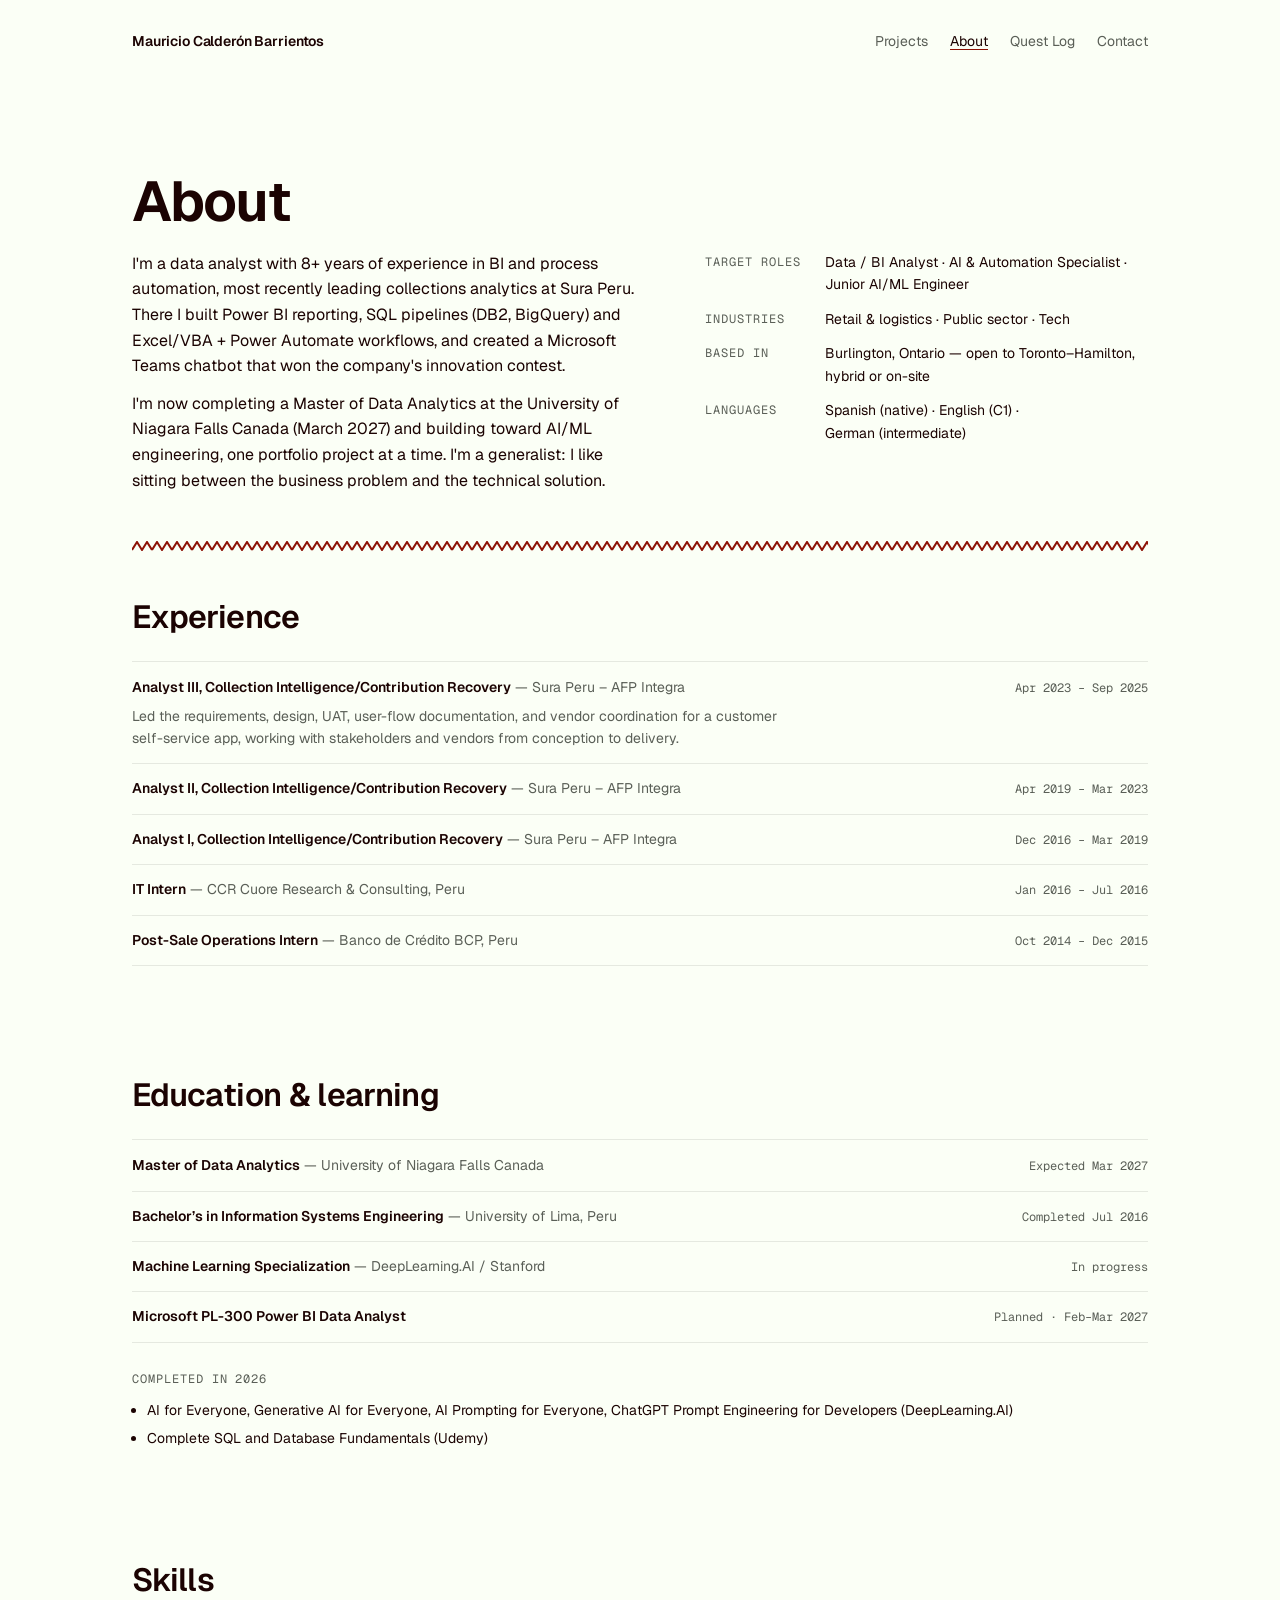
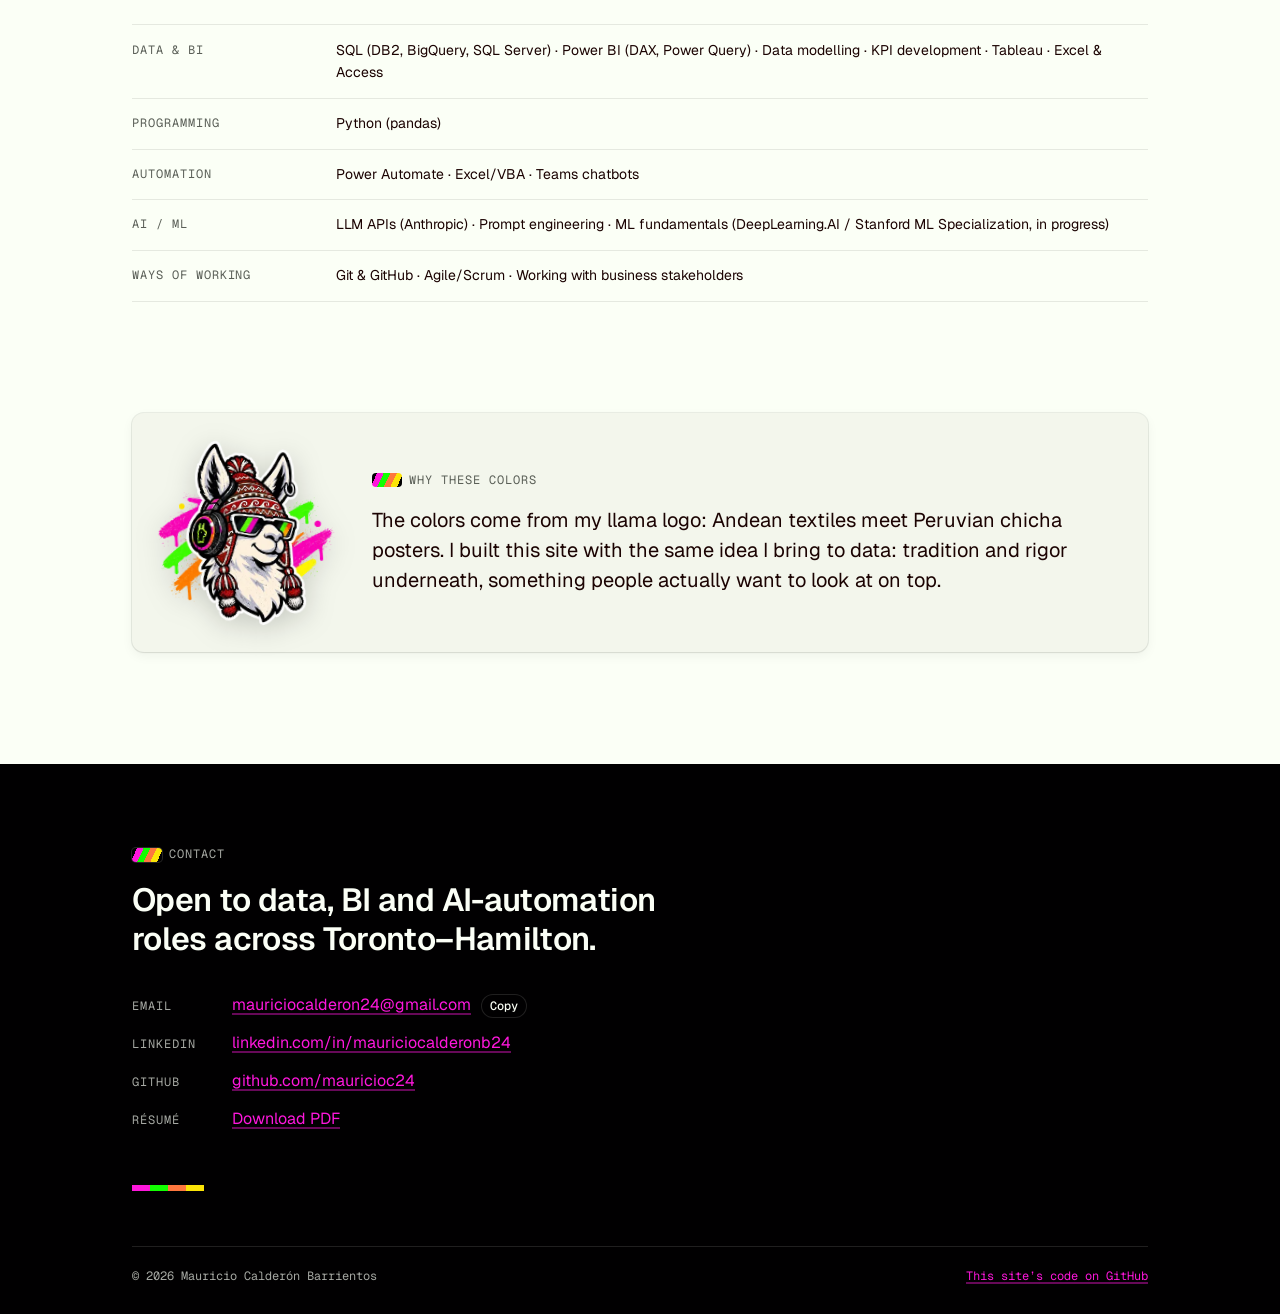
==== about/index.html @ 82c8581f "Add résumé BI keywords, German and the self-service app - Skills: Data modelling, DAX, Power Query, " ====
<!DOCTYPE html>
<html lang="en">
<head>
<meta charset="utf-8">
<meta name="viewport" content="width=device-width, initial-scale=1">
<title>About · Mauricio Calderón Barrientos</title>
<meta name="description" content="Data analyst with 8+ years in BI and process automation, completing a Master of Data Analytics in Ontario. Experience, education and skills.">
<link rel="canonical" href="https://mauricioc24.github.io/about/">
<meta name="theme-color" content="#FBFFF6">
<meta property="og:type" content="website">
<meta property="og:site_name" content="Mauricio Calderón Barrientos">
<meta property="og:title" content="About · Mauricio Calderón Barrientos">
<meta property="og:description" content="Data analyst with 8+ years in BI and process automation, completing a Master of Data Analytics in Ontario. Experience, education and skills.">
<meta property="og:url" content="https://mauricioc24.github.io/about/">
<meta property="og:image" content="https://mauricioc24.github.io/assets/img/og-image.png">
<meta property="og:image:width" content="1200">
<meta property="og:image:height" content="630">
<meta property="og:image:alt" content="Mauricio Calderón Barrientos makes data useful">
<meta name="twitter:card" content="summary_large_image">
<link rel="icon" href="/assets/img/favicon.svg" type="image/svg+xml">
<link rel="icon" href="/assets/img/favicon-32.png" sizes="32x32" type="image/png">
<link rel="apple-touch-icon" href="/assets/img/apple-touch-icon.png">
<link rel="preconnect" href="https://fonts.googleapis.com">
<link rel="preconnect" href="https://fonts.gstatic.com" crossorigin>
<link rel="stylesheet" href="https://fonts.googleapis.com/css2?family=Geist:wght@100..900&family=Geist+Mono:wght@100..900&display=swap">
<link rel="stylesheet" href="/brand/brand-tokens.css">
<link rel="stylesheet" href="/assets/css/site.css">
<script src="/assets/js/site.js" defer></script>
</head>
<body class="surface-day">
<a class="skip-link" href="#main">Skip to content</a>
<header class="site-header">
  <div class="wrap">
    <a class="site-name" href="/">Mauricio Calderón Barrientos</a>
    <nav class="site-nav" aria-label="Main">
      <ul role="list">
        <li><a href="/projects/">Projects</a></li>
        <li><a href="/about/" aria-current="page">About</a></li>
        <li><a href="/quest-log/">Quest Log</a></li>
        <li><a href="#contact">Contact</a></li>
      </ul>
    </nav>
  </div>
</header>
<main id="main">
  <section class="page-head">
    <div class="wrap">
      <h1>About</h1>
    </div>
    <div class="wrap split">
      <div>
        <p>I'm a data analyst with 8+ years of experience in BI and process automation, most recently leading collections analytics at Sura Peru. There I built Power BI reporting, SQL pipelines (DB2, BigQuery) and Excel/VBA + Power Automate workflows, and created a Microsoft Teams chatbot that won the company's innovation contest.</p>
        <p>I'm now completing a Master of Data Analytics at the University of Niagara Falls Canada (March 2027) and building toward AI/ML engineering, one portfolio project at a time. I'm a generalist: I like sitting between the business problem and the technical solution.</p>
      </div>
      <dl class="facts">
        <dt>Target roles</dt><dd>Data / BI Analyst · AI &amp; Automation Specialist · Junior AI/ML Engineer</dd>
        <dt>Industries</dt><dd>Retail &amp; logistics · Public sector · Tech</dd>
        <dt>Based in</dt><dd>Burlington, Ontario — open to Toronto–Hamilton, hybrid or on-site</dd>
        <dt>Languages</dt><dd>Spanish&nbsp;(native) · English&nbsp;(C1) · German&nbsp;(intermediate)</dd>
      </dl>
    </div>
  </section>

  <div class="wrap"><hr class="zigzag-rule"></div>

  <section aria-labelledby="experience-title">
    <div class="wrap">
      <div class="section-head"><h2 id="experience-title">Experience</h2></div>
      <ul class="rows" role="list">
        <li><span class="what"><strong>Analyst III, Collection Intelligence/Contribution Recovery</strong> <span>— Sura Peru – AFP Integra</span><span class="detail">Led the requirements, design, UAT, user-flow documentation, and vendor coordination for a customer self-service app, working with stakeholders and vendors from conception to delivery.</span></span><span class="when">Apr 2023 – Sep 2025</span></li>
        <li><span class="what"><strong>Analyst II, Collection Intelligence/Contribution Recovery</strong> <span>— Sura Peru – AFP Integra</span></span><span class="when">Apr 2019 – Mar 2023</span></li>
        <li><span class="what"><strong>Analyst I, Collection Intelligence/Contribution Recovery</strong> <span>— Sura Peru – AFP Integra</span></span><span class="when">Dec 2016 – Mar 2019</span></li>
        <li><span class="what"><strong>IT Intern</strong> <span>— CCR Cuore Research &amp; Consulting, Peru</span></span><span class="when">Jan 2016 – Jul 2016</span></li>
        <li><span class="what"><strong>Post-Sale Operations Intern</strong> <span>— Banco de Crédito BCP, Peru</span></span><span class="when">Oct 2014 – Dec 2015</span></li>
      </ul>
    </div>
  </section>

  <section class="section" aria-labelledby="education-title">
    <div class="wrap">
      <div class="section-head"><h2 id="education-title">Education &amp; learning</h2></div>
      <ul class="rows" role="list">
        <li><span class="what"><strong>Master of Data Analytics</strong> <span>— University of Niagara Falls Canada</span></span><span class="when">Expected Mar 2027</span></li>
        <li><span class="what"><strong>Bachelor’s in Information Systems Engineering</strong> <span>— University of Lima, Peru</span></span><span class="when">Completed Jul 2016</span></li>
        <li><span class="what"><strong>Machine Learning Specialization</strong> <span>— DeepLearning.AI / Stanford</span></span><span class="when">In progress</span></li>
        <li><span class="what"><strong>Microsoft PL-300 Power BI Data Analyst</strong></span><span class="when">Planned · Feb–Mar 2027</span></li>
      </ul>
      <p class="label subhead-label">Completed in 2026</p>
      <ul class="plain-list">
        <li>AI for Everyone, Generative AI for Everyone, AI Prompting for Everyone, ChatGPT Prompt Engineering for Developers (DeepLearning.AI)</li>
        <li>Complete SQL and Database Fundamentals (Udemy)</li>
      </ul>
    </div>
  </section>

  <section class="section" aria-labelledby="skills-title">
    <div class="wrap">
      <div class="section-head"><h2 id="skills-title">Skills</h2></div>
      <dl class="skills">
        <div><dt>Data &amp; BI</dt><dd>SQL (DB2, BigQuery, SQL Server) · Power BI (DAX, Power Query) · Data modelling · KPI development · Tableau · Excel &amp; Access</dd></div>
        <div><dt>Programming</dt><dd>Python (pandas)</dd></div>
        <div><dt>Automation</dt><dd>Power Automate · Excel/VBA · Teams chatbots</dd></div>
        <div><dt>AI / ML</dt><dd>LLM APIs (Anthropic) · Prompt engineering · ML fundamentals (DeepLearning.AI / Stanford ML Specialization, in progress)</dd></div>
        <div><dt>Ways of working</dt><dd>Git &amp; GitHub · Agile/Scrum · Working with business stakeholders</dd></div>
      </dl>
    </div>
  </section>

  <section class="section" aria-labelledby="colors-title">
    <div class="wrap">
      <div class="card color-story">
        <span class="sticker"><img src="/brand/assets/llama-320.webp" srcset="/brand/assets/llama-320.webp 320w, /brand/assets/llama-640.webp 640w" sizes="(max-width: 640px) 140px, 180px" width="320" height="339" alt="My llama logo: a llama in an Andean chullo hat with headphones and neon sunglasses" loading="lazy" decoding="async"></span>
        <div>
          <h2 class="eyebrow" id="colors-title"><span class="stripe-tag" aria-hidden="true"></span>Why these colors</h2>
          <p class="story">The colors come from my llama logo: Andean textiles meet Peruvian chicha posters. I built this site with the same idea I bring to data: tradition and rigor underneath, something people actually want to look at on top.</p>
        </div>
      </div>
    </div>
  </section>
</main>
<footer class="site-footer surface-night" id="contact">
  <div class="wrap">
    <div class="footer-grid">
      <div>
        <p class="eyebrow"><span class="stripe-tag" aria-hidden="true"></span>Contact</p>
        <h2 class="footer-title">Open to data, BI and AI-automation roles across Toronto–Hamilton.</h2>
        <dl class="contact-list">
          <div><dt>Email</dt><dd><a href="mailto:mauriciocalderon24@gmail.com">mauriciocalderon24@gmail.com</a><button class="copy-btn" type="button" data-copy="mauriciocalderon24@gmail.com" aria-label="Copy email address">Copy</button></dd></div>
          <div><dt>LinkedIn</dt><dd><a href="https://www.linkedin.com/in/mauriciocalderonb24">linkedin.com/in/mauriciocalderonb24</a></dd></div>
          <div><dt>GitHub</dt><dd><a href="https://github.com/mauricioc24">github.com/mauricioc24</a></dd></div>
          <div><dt>Résumé</dt><dd><a href="/Mauricio-Calderon-Barrientos-Resume.pdf" download>Download PDF</a></dd></div>
        </dl>
        <div class="footer-steps"><span class="color-steps" aria-hidden="true"><i></i><i></i><i></i><i></i></span></div>
      </div>
    </div>
    <div class="footer-base">
      <span>© 2026 Mauricio Calderón Barrientos</span>
      <a href="https://github.com/mauricioc24/mauricioc24.github.io">This site’s code on GitHub</a>
    </div>
  </div>
</footer>
</body>
</html>
---- brand/brand-tokens.css ----
/* ==========================================================================
   brand-tokens.css — Mauricio's brand layer for mauricioc24.github.io
   Source palette: ME/brand/brand_tokens.json (La IAma llama, Oct 29 2026)
   Read brand/BRAND.md before changing anything here.
   Emil Kowalski skills govern motion & polish; this file governs identity.
   ========================================================================== */

/* ---------- 1. Raw palette (official hex values, do not edit) ---------- */
:root {
  /* chicha_digital — neon, for NIGHT surfaces */
  --chicha-fuchsia:   #FE17DC;
  --chicha-lime:      #12FF01;
  --chicha-tangerine: #FE773E;
  --chicha-lemon:     #FBE407;
  --chicha-black:     #010001;

  /* chullo_traditional — textile reds, for DAY surfaces */
  --chullo-coffee:    #1B0302;
  --chullo-blood:     #8D1306;
  --chullo-inferno:   #AA0F0C;
  --chullo-charcoal:  #222921;
  --chullo-ivory:     #FBFFF6;

  /* Derived web shades (not in the official kit; picked for contrast) */
  --day-raised:   #F3F6EC;  /* card on ivory */
  --day-muted:    #5A5F57;  /* secondary text, 6.46:1 on ivory */
  --night-raised: #121112;  /* card on black */
  --night-muted:  #A6A8A3;  /* secondary text, 8.74:1 on black */

  /* ---------- 2. Type ---------- */
  --font-sans: "Geist", ui-sans-serif, system-ui, -apple-system, "Segoe UI", sans-serif;
  --font-mono: "Geist Mono", ui-monospace, "SF Mono", Menlo, Consolas, monospace;
  --tracking-tight: -0.02em;   /* large headings (Emil cheatsheet) */
  --measure: 65ch;             /* max line length for body text */

  --text-xs:  0.75rem;
  --text-sm:  0.875rem;
  --text-md:  1rem;
  --text-lg:  1.25rem;
  --text-xl:  clamp(1.5rem, 1.2rem + 1.2vw, 2rem);
  --text-2xl: clamp(2.25rem, 1.6rem + 3vw, 4rem);

  /* ---------- 3. Motion (Emil Kowalski values) ---------- */
  --ease-out:    cubic-bezier(0.23, 1, 0.32, 1);    /* enter / exit / press */
  --ease-in-out: cubic-bezier(0.77, 0, 0.175, 1);   /* things moving on screen */
  --dur-press:  160ms;   /* button :active */
  --dur-hover:  150ms;   /* color / underline */
  --dur-small:  200ms;   /* tooltips, small popovers */
  --dur-hero:   650ms;   /* ONE-TIME hero spray reveal only (delight budget) */

  /* ---------- 4. Shape ---------- */
  --radius-sm: 6px;
  --radius-md: 12px;
  --radius-lg: 20px;
}

/* ---------- 5. Surfaces: semantic tokens flip per surface ----------
   DAY   = ivory + chullo reds  (default; where recruiters read)
   NIGHT = black + chicha neon  (hero band, chart cards, footer)      */
:root,
.surface-day {
  --bg:        var(--chullo-ivory);
  --bg-raised: var(--day-raised);
  --text:      var(--chullo-coffee);     /* 19.6:1 */
  --text-muted: var(--day-muted);        /*  6.5:1 */
  --accent:    var(--chullo-blood);      /*  9.3:1 — links, primary button */
  --accent-hover: var(--chullo-inferno); /*  7.5:1 */
  --motif:     var(--chullo-blood);      /* zigzag rule color */
  --ring:      rgb(34 41 33 / 0.10);     /* hairline instead of solid borders */
  --shadow:    0 0 0 1px rgb(34 41 33 / 0.08), 0 1px 2px rgb(27 3 2 / 0.06), 0 4px 12px rgb(27 3 2 / 0.05);
  --chart-context: #83887F;              /* grey context series */
  --chart-highlight: var(--chullo-inferno);
  color-scheme: light;
}

.surface-night {
  --bg:        var(--chicha-black);
  --bg-raised: var(--night-raised);
  --text:      var(--chullo-ivory);      /* 20.7:1 */
  --text-muted: var(--night-muted);      /*  8.7:1 */
  --accent:    var(--chicha-fuchsia);    /*  6.4:1 */
  --accent-hover: var(--chicha-lemon);   /* 16.2:1 */
  --motif:     var(--chicha-fuchsia);
  --ring:      rgb(251 255 246 / 0.12);
  --shadow:    0 0 0 1px rgb(251 255 246 / 0.10);
  --chart-context: #6B6D69;
  --chart-highlight: var(--chicha-fuchsia);
  color-scheme: dark;
}

.surface-day,
.surface-night {
  background: var(--bg);
  color: var(--text);
}

/* ---------- 6. Base typography ---------- */
body {
  font-family: var(--font-sans);
  font-size: var(--text-md);
  line-height: 1.6;
  -webkit-font-smoothing: antialiased;
}
h1, h2, h3 { letter-spacing: var(--tracking-tight); line-height: 1.1; text-wrap: balance; }
p { max-width: var(--measure); text-wrap: pretty; }
.muted { color: var(--text-muted); }

/* the "data voice": numbers, metrics, labels, code */
.mono, code, kbd { font-family: var(--font-mono); }
.num { font-family: var(--font-mono); font-variant-numeric: tabular-nums; }
.eyebrow {
  font-family: var(--font-mono);
  font-size: var(--text-xs);
  letter-spacing: 0.08em;
  text-transform: uppercase;
  color: var(--text-muted);
  display: inline-flex; align-items: center; gap: 0.6em;
}

/* ---------- 7. Links & buttons (Emil polish rules) ---------- */
a {
  color: var(--accent);
  text-decoration-line: underline;
  text-decoration-thickness: 1.5px;
  text-underline-offset: 0.2em;
  text-decoration-color: color-mix(in srgb, var(--accent) 40%, transparent);
  transition: color var(--dur-hover) ease, text-decoration-color var(--dur-hover) ease;
}
@media (hover: hover) and (pointer: fine) {
  a:hover { color: var(--accent-hover); text-decoration-color: currentColor; }
}
a:focus-visible, button:focus-visible, .btn:focus-visible {
  outline: 2px solid var(--accent); outline-offset: 3px; border-radius: 4px;
}

.btn {
  display: inline-flex; align-items: center; gap: 0.5em;
  font: 500 var(--text-sm)/1 var(--font-sans);
  padding: 0.8em 1.15em;
  border-radius: var(--radius-sm);
  border: 0; cursor: pointer; text-decoration: none;
  transition: transform var(--dur-press) var(--ease-out),
              background-color var(--dur-hover) ease, color var(--dur-hover) ease;
}
.btn:active { transform: scale(0.97); }
.btn-primary { background: var(--accent); color: var(--bg); }
.surface-night .btn-primary { color: var(--chicha-black); }
.btn-ghost { background: transparent; color: var(--text); box-shadow: inset 0 0 0 1px var(--ring); }
@media (hover: hover) and (pointer: fine) {
  .btn-primary:hover { background: var(--accent-hover); color: var(--bg); }
  .surface-night .btn-primary:hover { color: var(--chicha-black); }
  .btn-ghost:hover { box-shadow: inset 0 0 0 1px currentColor; }
}

/* ---------- 8. Cards ---------- */
.card {
  background: var(--bg-raised);
  border-radius: var(--radius-md);
  box-shadow: var(--shadow);       /* semi-transparent ring, not a solid border */
  padding: 1.5rem;
}
.night-card {                       /* chicha card that can sit on a day page */
  --bg: var(--chicha-black); --bg-raised: var(--night-raised);
  --text: var(--chullo-ivory); --text-muted: var(--night-muted);
  --accent: var(--chicha-fuchsia); --accent-hover: var(--chicha-lemon);
  --motif: var(--chicha-fuchsia); --ring: rgb(251 255 246 / 0.12);
  --chart-context: #6B6D69; --chart-highlight: var(--chicha-fuchsia);
  background: var(--chicha-black); color: var(--chullo-ivory);
  border-radius: var(--radius-md); padding: 1.5rem;
}

/* ==========================================================================
   9. ART MOTIFS — taken from the llama logo. Budget: see BRAND.md §4.
   ========================================================================== */

/* 9a. Chullo zigzag rule — section divider (the hat pattern = a line chart) */
.zigzag-rule {
  height: 10px; border: 0; margin: 3rem 0;
  background: var(--motif);
  -webkit-mask: url("data:image/svg+xml,%3Csvg xmlns='http://www.w3.org/2000/svg' viewBox='0 0 20 10'%3E%3Cpolyline points='0,9 5,1 10,9 15,1 20,9' fill='none' stroke='black' stroke-width='2' stroke-linejoin='miter'/%3E%3C/svg%3E") repeat-x left center / 20px 10px;
          mask: url("data:image/svg+xml,%3Csvg xmlns='http://www.w3.org/2000/svg' viewBox='0 0 20 10'%3E%3Cpolyline points='0,9 5,1 10,9 15,1 20,9' fill='none' stroke='black' stroke-width='2' stroke-linejoin='miter'/%3E%3C/svg%3E") repeat-x left center / 20px 10px;
}
.zigzag-rule.short { width: 120px; }

/* 9b. Neon stripe tag — the sunglasses lenses. Always on a black pill. */
.stripe-tag {
  display: inline-block; flex: none;
  width: 30px; height: 14px; border-radius: 4px;
  background:
    linear-gradient(115deg,
      transparent 0 14%,
      var(--chicha-fuchsia) 14% 32%,
      var(--chicha-lime) 32% 50%,
      var(--chicha-tangerine) 50% 68%,
      var(--chicha-lemon) 68% 86%,
      transparent 86%),
    var(--chicha-black);
  box-shadow: 0 0 0 1px rgb(251 255 246 / 0.15);
}

/* 9c. Color steps — the compact 4-block band from the LinkedIn templates */
.color-steps { display: inline-flex; gap: 0; }
.color-steps i { display: block; width: 18px; height: 6px; }
.color-steps i:nth-child(1) { background: var(--chicha-fuchsia); }
.color-steps i:nth-child(2) { background: var(--chicha-lime); }
.color-steps i:nth-child(3) { background: var(--chicha-tangerine); }
.color-steps i:nth-child(4) { background: var(--chicha-lemon); }

/* 9d. Spray highlight — ONE word per page, hero only. Text on it is black. */
.spray {
  position: relative; isolation: isolate;
  color: var(--chicha-black);
  padding: 0 0.12em; margin: 0 0.14em;   /* clearance for the stroke's overhang */
  white-space: nowrap;
}
.spray::before {
  content: ""; position: absolute; z-index: -1;
  inset: 0.08em -0.18em -0.22em -0.18em;
  background: url("data:image/svg+xml,%3Csvg xmlns='http://www.w3.org/2000/svg' viewBox='0 0 400 120' preserveAspectRatio='none'%3E%3Cg fill='%23FE17DC'%3E%3Cpath d='M10 30 C70 16 210 12 388 20 L394 28 C384 38 396 54 388 66 C392 72 384 78 390 84 C300 90 170 92 16 96 L8 88 C16 74 4 62 12 50 C6 42 14 36 10 30 Z'/%3E%3Cpath d='M92 92 L92 108 Q96 116 100 108 L100 92 Z'/%3E%3Cpath d='M236 90 L236 114 Q240 120 244 114 L244 90 Z'/%3E%3Cpath d='M330 88 L330 102 Q333 108 336 102 L336 88 Z'/%3E%3Ccircle cx='398' cy='12' r='2.5'/%3E%3Ccircle cx='4' cy='104' r='2'/%3E%3Ccircle cx='380' cy='104' r='1.6'/%3E%3C/g%3E%3C/svg%3E") center / 100% 100% no-repeat;
  transform: rotate(-1.2deg);
  clip-path: inset(0 0 0 0);
}
/* one-time reveal on first paint: paints left → right, then never again */
@media (prefers-reduced-motion: no-preference) {
  .spray.reveal::before {
    animation: spray-in var(--dur-hero) var(--ease-out) 250ms both;
  }
}
@keyframes spray-in {
  from { clip-path: inset(0 100% 0 0); }
  to   { clip-path: inset(0 0 0 0); }
}

/* 9e. Sticker — for the llama or your photo. Never recolor, stretch or add paint. */
.sticker {
  display: inline-block;
  transform: rotate(-4deg);
  filter: drop-shadow(0 6px 14px rgb(1 0 1 / 0.18));
  transition: transform var(--dur-small) var(--ease-out);
}
.sticker img { display: block; width: 100%; height: auto; }
@media (hover: hover) and (pointer: fine) {
  .sticker:hover { transform: rotate(-2deg) translateY(-2px); }
}

/* ---------- 10. Reduced motion: fewer & gentler, not zero ---------- */
@media (prefers-reduced-motion: reduce) {
  .btn:active { transform: none; }
  .sticker, .sticker:hover { transition: none; }
}
---- assets/css/site.css ----
/* ==========================================================================
   site.css — layout and components for mauricioc24.github.io

   Loads AFTER /brand/brand-tokens.css, which is the base stylesheet.
   Never redefine brand colors here; use the tokens (var(--...)).
   Read brand/BRAND.md before any visual change.

   Motion rules (Emil Kowalski skills in .claude/skills):
   - name exact properties, never `transition: all`
   - brand easing tokens, under 300ms (the hero spray is the only long one)
   - hover effects only inside (hover: hover) and (pointer: fine)
   - navigation has no animation; reduced motion keeps color/opacity only
   ========================================================================== */

/* ---------- 1. Base ---------- */
:root {
  --gutter: clamp(16px, 5vw, 32px);
  --section: clamp(64px, 9vw, 112px);
  --shadow-hover: 0 0 0 1px rgb(34 41 33 / 0.12), 0 2px 4px rgb(27 3 2 / 0.06), 0 10px 24px rgb(27 3 2 / 0.07);
}

*, *::before, *::after { box-sizing: border-box; }

html {
  -webkit-text-size-adjust: 100%;
  -webkit-tap-highlight-color: transparent;
}

body {
  margin: 0;
  min-height: 100svh;
  display: flex;
  flex-direction: column;
}
main { flex: 1; }
/* Pages filled from projects.json reserve a full screen, so the footer starts
   below the fold and doesn't jump when the content arrives (layout shift). */
main.has-data { min-height: 100svh; }

h1, h2, h3, p, dl, dd, ul, ol, figure { margin: 0; }
ul[role="list"], ol[role="list"] { list-style: none; padding: 0; }
img { max-width: 100%; height: auto; }
code { font-size: 0.9em; }
a, button, .btn { touch-action: manipulation; }
button, .btn { -webkit-user-select: none; user-select: none; }
[hidden] { display: none !important; }

.visually-hidden {
  position: absolute; width: 1px; height: 1px; padding: 0; margin: -1px;
  overflow: hidden; clip: rect(0 0 0 0); white-space: nowrap; border: 0;
}

.skip-link {
  position: absolute; left: var(--gutter); top: 12px; z-index: 10;
  padding: 10px 14px; border-radius: var(--radius-sm);
  background: var(--chullo-coffee); color: var(--chullo-ivory);
  font-size: var(--text-sm); text-decoration: none;
  transform: translateY(-200%);
}
.skip-link:focus-visible { transform: none; }

/* ---------- 2. Layout ---------- */
.wrap {
  width: 100%;
  max-width: 1080px;
  margin-inline: auto;
  padding-inline: var(--gutter);
}
.section { padding-top: var(--section); }
.section-tight { padding-top: clamp(32px, 5vw, 56px); }

.section-head {
  display: flex; align-items: baseline; justify-content: space-between;
  gap: 8px 24px; flex-wrap: wrap;
  margin-bottom: 28px;
}
.section-head h2 { font-size: var(--text-xl); font-weight: 600; }

.arrow-link { font-size: var(--text-sm); font-weight: 500; white-space: nowrap; }

.label {
  font-family: var(--font-mono); font-size: var(--text-xs); line-height: 1.6;
  letter-spacing: 0.08em; text-transform: uppercase; color: var(--text-muted);
}
h2.eyebrow { font-weight: 400; line-height: 1.6; }
p.eyebrow, h2.eyebrow { max-width: none; }

/* inner-page heading (Projects, About, Quest Log) */
.page-head { padding-top: clamp(32px, 6vw, 80px); }
.page-head h1 {
  font-size: clamp(2.25rem, 1.5rem + 2.8vw, 3.5rem);
  font-weight: 650;
  margin-block: 12px 18px;
}
.page-head .eyebrow + h1 { margin-top: 16px; }
.lead { font-size: var(--text-lg); line-height: 1.5; max-width: 52ch; }

/* ---------- 3. Header (navigation: no animation, BRAND §6) ---------- */
.site-header { padding-block: 22px; }
.site-header .wrap {
  display: flex; align-items: center; justify-content: space-between;
  gap: 6px 28px; flex-wrap: wrap;
}
.site-name {
  font-weight: 600; font-size: var(--text-sm); letter-spacing: -0.01em;
  color: var(--text); text-decoration: none;
  transition: none;
}
.site-nav ul { display: flex; flex-wrap: wrap; gap: 0 22px; }
.site-nav a {
  display: inline-block; padding-block: 8px;
  font-size: var(--text-sm); color: var(--text-muted);
  text-decoration: none; transition: none;
}
.site-nav a[aria-current] {
  color: var(--text);
  text-decoration-line: underline;
  text-decoration-color: var(--accent);
}
@media (hover: hover) and (pointer: fine) {
  .site-name:hover, .site-nav a:hover { color: var(--text); }
}

/* ---------- 4. Hero (Day) ---------- */
.hero { padding-top: clamp(40px, 8vw, 104px); }
.hero h1 {
  font-size: clamp(2.25rem, 1.1rem + 4.9vw, 4.25rem);
  font-weight: 650;
  line-height: 1.04;
  margin-block: 22px 26px;
}
.hero-name { display: block; }
.hero .subtitle { font-size: var(--text-lg); line-height: 1.45; max-width: 46ch; }
.hero .subhead { color: var(--text-muted); margin-top: 10px; max-width: 52ch; }
.hero-actions { display: flex; flex-wrap: wrap; gap: 12px; margin-top: 32px; }
.btn-hint {
  font: 500 10px/1 var(--font-mono); letter-spacing: 0.06em;
  color: var(--text-muted);
}

/* The spray paints once per visit. A tiny <head> script on the home page adds
   .spray-seen after the first load, so it shows already painted after that. */
.spray-seen .spray.reveal::before { animation: none; }

/* ---------- 5. Project cards ---------- */
.card-grid { display: grid; gap: 16px; grid-template-columns: minmax(0, 1fr); }
@media (min-width: 720px) { .card-grid { grid-template-columns: repeat(2, minmax(0, 1fr)); } }

.project-card {
  position: relative;
  display: flex; flex-direction: column; gap: 14px;
  padding: clamp(20px, 3vw, 28px);
  background: var(--bg-raised);
  border-radius: var(--radius-md);
  box-shadow: var(--shadow);
  transition: transform 200ms var(--ease-out), box-shadow 150ms ease;
}
.card-title { font-size: var(--text-lg); font-weight: 600; letter-spacing: -0.01em; line-height: 1.25; }
.card-title a { color: var(--text); text-decoration: none; }
/* the whole card is clickable through the title link (one link per card) */
.card-title a::after { content: ""; position: absolute; inset: 0; border-radius: inherit; }
.card-title a:focus-visible { outline: none; }
.card-title a:focus-visible::after { outline: 2px solid var(--accent); outline-offset: 3px; }
.project-card .tagline { color: var(--text-muted); font-size: var(--text-sm); margin-top: 2px; }
.project-card .summary { font-size: var(--text-sm); color: var(--text-muted); }
.project-card .result > p:not(.label) { font-size: var(--text-sm); margin-top: 4px; }
.project-card .more {
  margin-top: auto; padding-top: 4px;
  font-size: var(--text-sm); font-weight: 500; color: var(--accent);
}
@media (hover: hover) and (pointer: fine) {
  .project-card:hover { transform: translateY(-2px); box-shadow: var(--shadow-hover); }
}

/* featured card: two columns on wide screens */
.project-card.is-featured { grid-column: 1 / -1; }
.card-main { display: contents; }
.card-side { display: flex; flex-direction: column; gap: 14px; }
@media (min-width: 820px) {
  .project-card.is-featured {
    display: grid; grid-template-columns: minmax(0, 1.5fr) minmax(0, 1fr);
    column-gap: 48px; align-items: stretch;
  }
  .project-card.is-featured .card-main { display: flex; flex-direction: column; gap: 14px; }
  .project-card.is-featured .card-side { padding-left: 32px; box-shadow: -1px 0 0 var(--ring); }
}

.status {
  display: inline-block;
  font: 500 var(--text-xs)/1 var(--font-mono);
  letter-spacing: 0.04em;
  padding: 5px 8px; border-radius: 999px;
  color: var(--text); background: var(--bg);
  box-shadow: inset 0 0 0 1px var(--ring);
}

.chips { display: flex; flex-wrap: wrap; gap: 6px; }
.chip {
  font: 500 11px/1 var(--font-mono);
  padding: 6px 8px; border-radius: 999px;
  color: var(--text-muted);
  box-shadow: inset 0 0 0 1px var(--ring);
  white-space: nowrap;
}

/* metrics: the "data voice" (Geist Mono, tabular numbers) */
.metrics {
  display: grid; gap: 14px 20px; margin-top: 8px;
  grid-template-columns: repeat(auto-fill, minmax(min(100%, 176px), 1fr));
}
.is-featured .metrics { grid-template-columns: minmax(0, 1fr); }
.metric { display: flex; flex-direction: column; gap: 2px; }
.metric .v {
  font: 600 1.125rem/1.25 var(--font-mono);
  font-variant-numeric: tabular-nums; letter-spacing: -0.01em;
}
.metric-part { white-space: nowrap; }
.metric .l { font: var(--text-xs)/1.4 var(--font-mono); color: var(--text-muted); }
.metric-arrow { color: var(--text-muted); font-weight: 400; }

.also { margin-top: 20px; font-size: var(--text-sm); color: var(--text-muted); }

.coming-soon {
  margin-top: 16px;
  display: flex; flex-wrap: wrap; align-items: baseline; gap: 6px 20px;
  padding: 20px clamp(20px, 3vw, 28px);
  border-radius: var(--radius-md);
  box-shadow: inset 0 0 0 1px var(--ring);
}
.coming-soon p:not(.label) { font-size: var(--text-sm); color: var(--text-muted); flex: 1 1 32ch; }

/* ---------- 6. About summary, facts, skills, lists ---------- */
.split { display: grid; gap: 40px; }
@media (min-width: 860px) { .split { grid-template-columns: minmax(0, 1.15fr) minmax(0, 1fr); gap: 64px; } }
.split h2 { font-size: var(--text-xl); font-weight: 600; margin-block: 12px 16px; max-width: 24ch; }
.split p + p { margin-top: 12px; }
.split .arrow-link { display: inline-block; margin-top: 16px; }

.facts { display: grid; grid-template-columns: max-content minmax(0, 1fr); gap: 12px 24px; align-content: start; }
.facts dt { font: var(--text-xs)/1.9 var(--font-mono); letter-spacing: 0.08em; text-transform: uppercase; color: var(--text-muted); }
.facts dd { font-size: var(--text-sm); line-height: 1.6; }
@media (max-width: 520px) {
  .facts { grid-template-columns: minmax(0, 1fr); gap: 2px; }
  .facts dd { margin-bottom: 12px; }
}

.skills > div {
  display: grid; gap: 4px 24px;
  grid-template-columns: minmax(0, 1fr);
  padding-block: 14px;
  box-shadow: 0 1px 0 var(--ring);
}
.skills > div:first-child { box-shadow: 0 -1px 0 var(--ring), 0 1px 0 var(--ring); }
@media (min-width: 640px) { .skills > div { grid-template-columns: 180px minmax(0, 1fr); } }
.skills dt { font: var(--text-xs)/1.9 var(--font-mono); letter-spacing: 0.08em; text-transform: uppercase; color: var(--text-muted); }
.skills dd { font-size: var(--text-sm); }

/* rows with a date or status on the right (Now, Experience, Education) */
.rows > li {
  display: flex; justify-content: space-between; align-items: baseline;
  gap: 4px 24px; flex-wrap: wrap;
  padding-block: 14px;
  box-shadow: 0 1px 0 var(--ring);
  font-size: var(--text-sm);
}
.rows > li:first-child { box-shadow: 0 -1px 0 var(--ring), 0 1px 0 var(--ring); }
.rows .what { flex: 1 1 36ch; }
.rows .what strong { font-weight: 600; }
.rows .what span { color: var(--text-muted); }
.rows .what .detail { display: block; margin-top: 6px; max-width: 72ch; }
.rows .when {
  font: var(--text-xs)/1.6 var(--font-mono); color: var(--text-muted);
  font-variant-numeric: tabular-nums; white-space: nowrap;
}
.now-cta { display: flex; align-items: baseline; gap: 12px; flex-wrap: wrap; margin-top: 18px; }

.subhead-label { margin-block: 28px 10px; }
.plain-list { padding-left: 1.1em; font-size: var(--text-sm); }
.plain-list li + li { margin-top: 6px; }

/* About: the llama sticker with the one-line color story (BRAND §4) */
.color-story { display: grid; gap: 28px; align-items: center; }
@media (min-width: 641px) { .color-story { grid-template-columns: 180px minmax(0, 1fr); gap: 36px; } }
.color-story .sticker { width: 140px; }
@media (min-width: 641px) { .color-story .sticker { width: 180px; } }
.color-story .story { font-size: var(--text-lg); line-height: 1.5; margin-top: 10px; }

/* ---------- 7. Case study pages ---------- */
.back-link { display: inline-block; margin-top: clamp(16px, 3vw, 32px); font-size: var(--text-sm); }
.case-head { padding-top: 20px; }
.case-head h1 {
  font-size: clamp(2.125rem, 1.4rem + 2.8vw, 3.25rem);
  font-weight: 650;
  margin-block: 16px 6px;
  max-width: 28ch;
}
.case-tagline { font-size: var(--text-lg); color: var(--text-muted); }
.case-meta { display: grid; grid-template-columns: max-content minmax(0, 1fr); gap: 12px 24px; margin-top: 28px; align-items: baseline; }
.case-meta dt { font: var(--text-xs)/1.9 var(--font-mono); letter-spacing: 0.08em; text-transform: uppercase; color: var(--text-muted); }
.case-meta dd { font-size: var(--text-sm); }
@media (max-width: 520px) {
  .case-meta { grid-template-columns: minmax(0, 1fr); gap: 2px; }
  .case-meta dd { margin-bottom: 12px; }
}

.metrics-band { display: grid; gap: 12px; margin-top: 32px; grid-template-columns: minmax(0, 1fr); }
@media (min-width: 720px) { .metrics-band { grid-template-columns: repeat(2, minmax(0, 1fr)); } }
.metrics-band .metric {
  padding: 18px 20px;
  background: var(--bg-raised);
  border-radius: var(--radius-md);
  box-shadow: var(--shadow);
}
.metrics-band .metric .v { font-size: var(--text-xl); }

.case-body { margin-top: clamp(32px, 5vw, 56px); }
.case-section {
  display: grid; gap: 8px 40px;
  padding-block: 24px;
  box-shadow: 0 -1px 0 var(--ring);
}
@media (min-width: 720px) { .case-section { grid-template-columns: 180px minmax(0, 1fr); } }
.case-section h2 {
  font: var(--text-xs)/1.9 var(--font-mono);
  letter-spacing: 0.08em; text-transform: uppercase; color: var(--text-muted);
  padding-top: 2px;
}
.case-content > * + * { margin-top: 12px; }
.result-list { padding-left: 1.1em; }
.result-list li + li { margin-top: 8px; }
.result-list li::marker { color: var(--chart-highlight); }
.link-list { display: flex; flex-wrap: wrap; gap: 8px 20px; }
.case-figure { margin-block: 8px 24px; }
.case-figure img { border-radius: var(--radius-md); box-shadow: var(--shadow); }

/* simple flow diagram (Day: grey context + one inferno highlight, BRAND §5) */
.flow { padding-block: 24px; box-shadow: 0 -1px 0 var(--ring); }
.flow figcaption { margin-bottom: 18px; }
.flow-steps { display: grid; gap: 32px; }
@media (min-width: 720px) {
  .flow-steps { grid-auto-flow: column; grid-auto-columns: minmax(0, 1fr); gap: 40px; }
}
.flow-step {
  position: relative;
  display: flex; flex-direction: column; align-items: flex-start; gap: 6px;
  padding: 16px 18px;
  border-radius: var(--radius-md);
  background: var(--bg-raised);
  box-shadow: var(--shadow);
}
.flow-step.is-highlight { box-shadow: inset 0 0 0 1.5px var(--chart-highlight), var(--shadow); }
.flow-step + .flow-step::before {
  content: "↓"; content: "↓" / "";
  position: absolute; left: 50%; top: -28px; transform: translateX(-50%);
  font: 500 var(--text-md)/1 var(--font-mono); color: var(--chart-context);
}
@media (min-width: 720px) {
  .flow-step + .flow-step::before {
    content: "→"; content: "→" / "";
    left: -30px; top: 50%; transform: translateY(-50%);
  }
}
.flow-label { font-weight: 600; font-size: var(--text-sm); }
.flow-detail { font-size: var(--text-sm); color: var(--text-muted); }
.flow-status {
  margin-top: 4px;
  font: 500 11px/1 var(--font-mono);
  padding: 5px 8px; border-radius: 999px;
  color: var(--text-muted); box-shadow: inset 0 0 0 1px var(--ring);
}
.flow-step.is-highlight .flow-status { color: var(--chart-highlight); box-shadow: inset 0 0 0 1px currentColor; }

.case-nav {
  display: grid; gap: 12px; grid-template-columns: repeat(2, minmax(0, 1fr));
  margin-top: clamp(40px, 6vw, 72px);
}
.case-nav a {
  display: flex; flex-direction: column; gap: 4px;
  padding: 16px 18px; border-radius: var(--radius-md);
  color: var(--text); text-decoration: none;
  box-shadow: inset 0 0 0 1px var(--ring);
  font-size: var(--text-sm); font-weight: 500;
  transition: box-shadow 150ms ease;
}
.case-nav .label { font-weight: 400; }
.case-nav-next { text-align: right; align-items: flex-end; }
@media (hover: hover) and (pointer: fine) {
  .case-nav a:hover { box-shadow: inset 0 0 0 1px currentColor; color: var(--text); }
}

.load-error { margin-top: 24px; color: var(--text-muted); }

/* ---------- 8. Quest Log ---------- */
.quest-progress { display: flex; flex-wrap: wrap; align-items: center; gap: 10px 18px; margin-bottom: 24px; }
.quest-meter { display: grid; grid-auto-flow: column; grid-auto-columns: 40px; gap: 6px; }
.quest-meter .seg { height: 8px; border-radius: 999px; box-shadow: inset 0 0 0 1px var(--ring); }
.quest-meter .seg.is-done { background: var(--chart-highlight); box-shadow: none; }
.quest-meter .seg.is-in-progress { box-shadow: inset 0 0 0 1.5px var(--chart-highlight); }

.quest {
  display: grid; grid-template-columns: 44px minmax(0, 1fr); gap: 6px 16px;
  align-items: baseline;
  padding-block: 22px;
  box-shadow: 0 1px 0 var(--ring);
}
.quest:first-child { box-shadow: 0 -1px 0 var(--ring), 0 1px 0 var(--ring); }
@media (min-width: 640px) { .quest { grid-template-columns: 56px minmax(0, 1fr) auto; gap: 6px 20px; } }
.quest-num {
  font: 600 var(--text-lg)/1.2 var(--font-mono);
  font-variant-numeric: tabular-nums; color: var(--text-muted);
}
.quest.is-in-progress .quest-num,
.quest.is-done .quest-num { color: var(--chart-highlight); }
.quest-title { font-size: var(--text-lg); font-weight: 600; letter-spacing: -0.01em; line-height: 1.3; }
.quest.is-locked .quest-title { color: var(--text-muted); }
.quest-meta { margin-top: 4px; font-size: var(--text-sm); color: var(--text-muted); }
.quest-boss { margin-top: 10px; font-size: var(--text-sm); }
.quest-boss .label { margin-right: 8px; }
.quest-status {
  grid-column: 2;
  justify-self: start;
  display: inline-flex; align-items: center; gap: 8px;
  font: 500 var(--text-xs)/1 var(--font-mono);
  letter-spacing: 0.06em; text-transform: uppercase;
  padding: 6px 10px; border-radius: 999px;
  color: var(--text-muted); box-shadow: inset 0 0 0 1px var(--ring);
  white-space: nowrap;
}
@media (min-width: 640px) { .quest-status { grid-column: 3; grid-row: 1; justify-self: end; } }
.quest-status svg { width: 12px; height: 12px; flex: none; }
.quest.is-in-progress .quest-status { color: var(--text); }
.quest.is-done .quest-status { color: var(--chart-highlight); }
.quest-next { margin-top: 28px; font-size: var(--text-sm); color: var(--text-muted); }

/* ---------- 9. 404 ---------- */
.not-found { padding-block: clamp(40px, 8vw, 96px); }
.not-found .wrap { display: grid; gap: 32px; justify-items: start; }
@media (min-width: 720px) {
  .not-found .wrap { grid-template-columns: auto minmax(0, 1fr); align-items: center; gap: 56px; }
}
.not-found .sticker { width: 200px; }
.not-found h1 {
  font-family: "Geist Pixel", var(--font-mono);
  font-size: clamp(4rem, 2.5rem + 6vw, 7rem);
  font-weight: 400; line-height: 1; letter-spacing: 0;
}
.not-found p { margin-block: 14px 28px; }

/* The 404 llama nods once: a spring with bounce 0.2, sampled into linear()
   (BRAND §6 delight budget), kept under 300ms. Ends on the sticker's resting
   angle, so nothing jumps when the animation finishes. */
@media (prefers-reduced-motion: no-preference) {
  .llama-nod {
    animation: llama-nod 280ms 200ms backwards
      linear(0, 0.070 7%, 0.311 17%, 0.565 27%, 0.763 37%, 0.893 47%, 0.966 57%, 1.001 67%, 1.014 77%, 1.015 87%, 1);
  }
}
@keyframes llama-nod {
  from { transform: rotate(-12deg); }
  to   { transform: rotate(-4deg); }
}

/* ---------- 10. Night footer ---------- */
.site-footer { margin-top: var(--section); padding-block: clamp(48px, 7vw, 80px) 28px; }
.footer-grid { display: grid; gap: 40px; }
@media (min-width: 760px) { .footer-grid { grid-template-columns: minmax(0, 1fr) auto; align-items: end; } }
.footer-title {
  font-size: var(--text-xl); font-weight: 600; letter-spacing: var(--tracking-tight);
  line-height: 1.2; margin-block: 12px 28px; max-width: 26ch;
}
.contact-list > div {
  display: grid; grid-template-columns: 84px minmax(0, 1fr); gap: 16px;
  align-items: baseline; padding-block: 6px;
}
.contact-list dt { font: var(--text-xs)/1.9 var(--font-mono); letter-spacing: 0.08em; text-transform: uppercase; color: var(--text-muted); }
.contact-list dd { display: flex; align-items: baseline; gap: 6px 10px; flex-wrap: wrap; min-width: 0; }
.contact-list a { overflow-wrap: anywhere; }
@media (max-width: 480px) {
  .contact-list > div { grid-template-columns: minmax(0, 1fr); gap: 0; padding-block: 8px; }
}

.copy-btn {
  font: 500 var(--text-xs)/1 var(--font-mono);
  padding: 6px 9px; border: 0; border-radius: 999px; cursor: pointer;
  color: var(--text); background: transparent;
  box-shadow: inset 0 0 0 1px var(--ring);
  transition: transform var(--dur-press) var(--ease-out), box-shadow var(--dur-hover) ease;
}
.copy-btn:active { transform: scale(0.97); }
@media (hover: hover) and (pointer: fine) { .copy-btn:hover { box-shadow: inset 0 0 0 1px currentColor; } }

.footer-steps { margin-top: 36px; }
.sign-off { display: flex; align-items: center; gap: 14px; }
.sign-off img { width: 96px; height: auto; flex: none; }
.sign-off span { font: var(--text-xs)/1.5 var(--font-mono); color: var(--text-muted); }
@media (min-width: 760px) { .sign-off span { text-align: right; } }
.footer-base {
  margin-top: 48px; padding-top: 20px;
  box-shadow: 0 -1px 0 var(--ring);
  display: flex; justify-content: space-between; gap: 8px 24px; flex-wrap: wrap;
  font: var(--text-xs)/1.6 var(--font-mono); color: var(--text-muted);
}

/* ---------- 11. Toast ("Email copied", BRAND §6 delight budget) ----------
   Transitions, not keyframes, so a second copy retargets smoothly.
   Enter 250ms, exit faster (200ms), both on the brand ease-out curve. */
.toast {
  position: fixed; z-index: 20;
  left: 0; right: 0; bottom: max(24px, env(safe-area-inset-bottom, 0px));
  width: max-content; max-width: calc(100% - 32px); margin-inline: auto;
  display: flex; align-items: center; gap: 10px;
  padding: 10px 16px; border-radius: 999px;
  background: var(--chicha-black); color: var(--chullo-ivory);
  font-size: var(--text-sm);
  box-shadow: 0 0 0 1px rgb(251 255 246 / 0.12), 0 8px 24px rgb(1 0 1 / 0.24);
  opacity: 0; transform: translateY(100%);
  transition: opacity 200ms var(--ease-out), transform 200ms var(--ease-out);
  pointer-events: none;
}
.toast[data-visible] {
  opacity: 1; transform: translateY(0);
  transition-duration: 250ms;
}

/* ---------- 12. Reduced motion: keep color/opacity, drop movement ---------- */
@media (prefers-reduced-motion: reduce) {
  .project-card, .copy-btn { transition: box-shadow 150ms ease; }
  .project-card:hover { transform: none; }
  .copy-btn:active { transform: none; }
  .toast, .toast[data-visible] { transform: none; transition: opacity 200ms ease; }
}
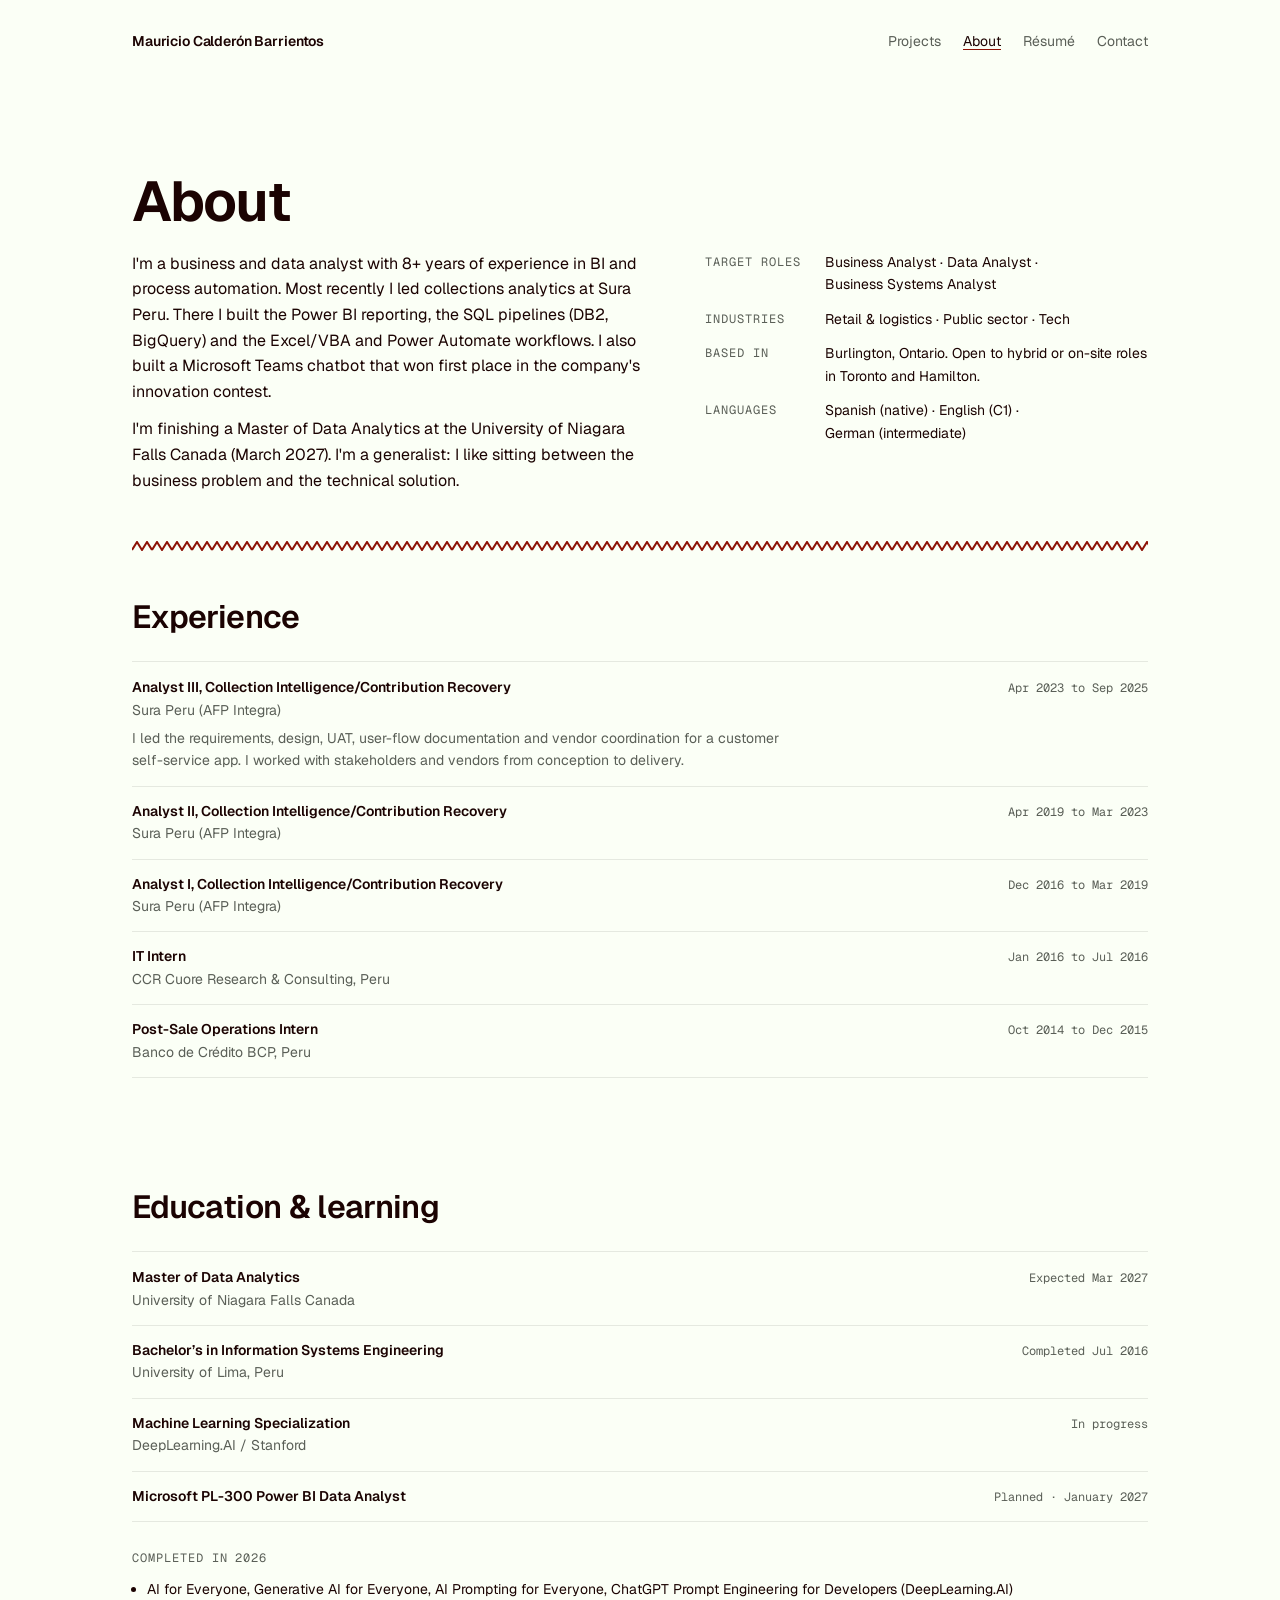
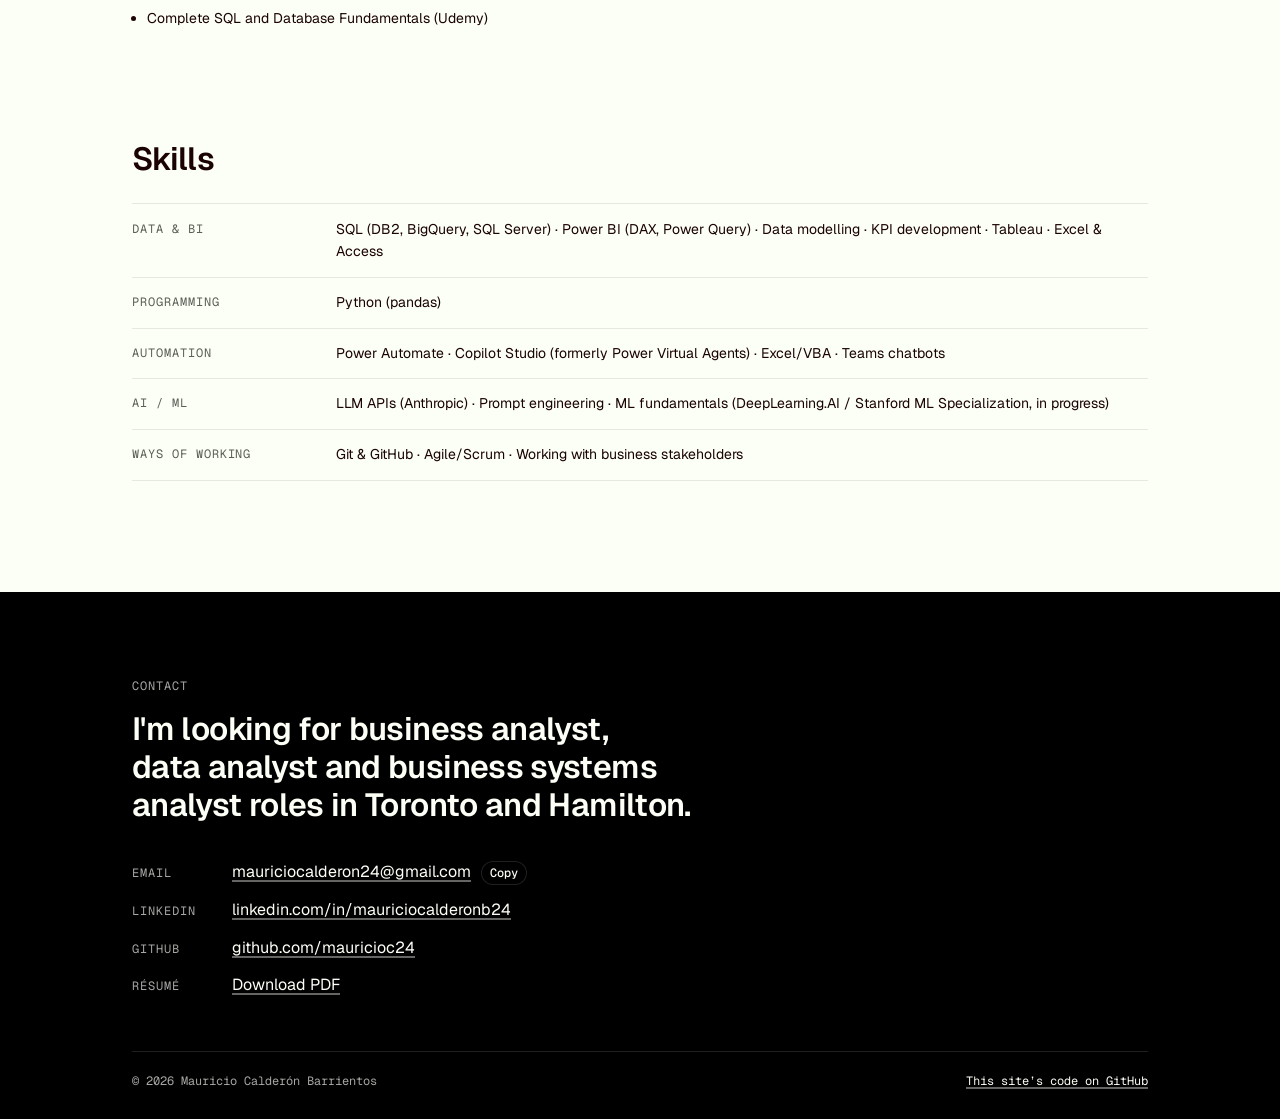
==== commit 97816bed: "Rebuild the site: plain copy, calm design, new project showcase - Writing: plain first-person copy o" ====
--- a/about/index.html
+++ b/about/index.html
@@ -4,13 +4,13 @@
 <meta charset="utf-8">
 <meta name="viewport" content="width=device-width, initial-scale=1">
 <title>About · Mauricio Calderón Barrientos</title>
-<meta name="description" content="Data analyst with 8+ years in BI and process automation, completing a Master of Data Analytics in Ontario. Experience, education and skills.">
+<meta name="description" content="Business and data analyst with 8+ years in BI and process automation. My experience, education and skills.">
 <link rel="canonical" href="https://mauricioc24.github.io/about/">
 <meta name="theme-color" content="#FBFFF6">
 <meta property="og:type" content="website">
 <meta property="og:site_name" content="Mauricio Calderón Barrientos">
 <meta property="og:title" content="About · Mauricio Calderón Barrientos">
-<meta property="og:description" content="Data analyst with 8+ years in BI and process automation, completing a Master of Data Analytics in Ontario. Experience, education and skills.">
+<meta property="og:description" content="Business and data analyst with 8+ years in BI and process automation. My experience, education and skills.">
 <meta property="og:url" content="https://mauricioc24.github.io/about/">
 <meta property="og:image" content="https://mauricioc24.github.io/assets/img/og-image.png">
 <meta property="og:image:width" content="1200">
@@ -36,7 +36,7 @@
       <ul role="list">
         <li><a href="/projects/">Projects</a></li>
         <li><a href="/about/" aria-current="page">About</a></li>
-        <li><a href="/quest-log/">Quest Log</a></li>
+        <li><a href="/Mauricio-Calderon-Barrientos-Resume.pdf">Résumé</a></li>
         <li><a href="#contact">Contact</a></li>
       </ul>
     </nav>
@@ -49,13 +49,13 @@
     </div>
     <div class="wrap split">
       <div>
-        <p>I'm a data analyst with 8+ years of experience in BI and process automation, most recently leading collections analytics at Sura Peru. There I built Power BI reporting, SQL pipelines (DB2, BigQuery) and Excel/VBA + Power Automate workflows, and created a Microsoft Teams chatbot that won the company's innovation contest.</p>
-        <p>I'm now completing a Master of Data Analytics at the University of Niagara Falls Canada (March 2027) and building toward AI/ML engineering, one portfolio project at a time. I'm a generalist: I like sitting between the business problem and the technical solution.</p>
+        <p>I'm a business and data analyst with 8+ years of experience in BI and process automation. Most recently I led collections analytics at Sura Peru. There I built the Power BI reporting, the SQL pipelines (DB2, BigQuery) and the Excel/VBA and Power Automate workflows. I also built a Microsoft Teams chatbot that won first place in the company's innovation contest.</p>
+        <p>I'm finishing a Master of Data Analytics at the University of Niagara Falls Canada (March 2027). I'm a generalist: I like sitting between the business problem and the technical solution.</p>
       </div>
       <dl class="facts">
-        <dt>Target roles</dt><dd>Data / BI Analyst · AI &amp; Automation Specialist · Junior AI/ML Engineer</dd>
+        <dt>Target roles</dt><dd>Business&nbsp;Analyst · Data&nbsp;Analyst · Business&nbsp;Systems&nbsp;Analyst</dd>
         <dt>Industries</dt><dd>Retail &amp; logistics · Public sector · Tech</dd>
-        <dt>Based in</dt><dd>Burlington, Ontario — open to Toronto–Hamilton, hybrid or on-site</dd>
+        <dt>Based in</dt><dd>Burlington, Ontario. Open to hybrid or on-site roles in Toronto and Hamilton.</dd>
         <dt>Languages</dt><dd>Spanish&nbsp;(native) · English&nbsp;(C1) · German&nbsp;(intermediate)</dd>
       </dl>
     </div>
@@ -67,11 +67,11 @@
     <div class="wrap">
       <div class="section-head"><h2 id="experience-title">Experience</h2></div>
       <ul class="rows" role="list">
-        <li><span class="what"><strong>Analyst III, Collection Intelligence/Contribution Recovery</strong> <span>— Sura Peru – AFP Integra</span><span class="detail">Led the requirements, design, UAT, user-flow documentation, and vendor coordination for a customer self-service app, working with stakeholders and vendors from conception to delivery.</span></span><span class="when">Apr 2023 – Sep 2025</span></li>
-        <li><span class="what"><strong>Analyst II, Collection Intelligence/Contribution Recovery</strong> <span>— Sura Peru – AFP Integra</span></span><span class="when">Apr 2019 – Mar 2023</span></li>
-        <li><span class="what"><strong>Analyst I, Collection Intelligence/Contribution Recovery</strong> <span>— Sura Peru – AFP Integra</span></span><span class="when">Dec 2016 – Mar 2019</span></li>
-        <li><span class="what"><strong>IT Intern</strong> <span>— CCR Cuore Research &amp; Consulting, Peru</span></span><span class="when">Jan 2016 – Jul 2016</span></li>
-        <li><span class="what"><strong>Post-Sale Operations Intern</strong> <span>— Banco de Crédito BCP, Peru</span></span><span class="when">Oct 2014 – Dec 2015</span></li>
+        <li><span class="what"><strong>Analyst III, Collection Intelligence/Contribution Recovery</strong><span class="org">Sura Peru (AFP Integra)</span><span class="detail">I led the requirements, design, UAT, user-flow documentation and vendor coordination for a customer self-service app. I worked with stakeholders and vendors from conception to delivery.</span></span><span class="when">Apr 2023 to Sep 2025</span></li>
+        <li><span class="what"><strong>Analyst II, Collection Intelligence/Contribution Recovery</strong><span class="org">Sura Peru (AFP Integra)</span></span><span class="when">Apr 2019 to Mar 2023</span></li>
+        <li><span class="what"><strong>Analyst I, Collection Intelligence/Contribution Recovery</strong><span class="org">Sura Peru (AFP Integra)</span></span><span class="when">Dec 2016 to Mar 2019</span></li>
+        <li><span class="what"><strong>IT Intern</strong><span class="org">CCR Cuore Research &amp; Consulting, Peru</span></span><span class="when">Jan 2016 to Jul 2016</span></li>
+        <li><span class="what"><strong>Post-Sale Operations Intern</strong><span class="org">Banco de Crédito BCP, Peru</span></span><span class="when">Oct 2014 to Dec 2015</span></li>
       </ul>
     </div>
   </section>
@@ -80,10 +80,10 @@
     <div class="wrap">
       <div class="section-head"><h2 id="education-title">Education &amp; learning</h2></div>
       <ul class="rows" role="list">
-        <li><span class="what"><strong>Master of Data Analytics</strong> <span>— University of Niagara Falls Canada</span></span><span class="when">Expected Mar 2027</span></li>
-        <li><span class="what"><strong>Bachelor’s in Information Systems Engineering</strong> <span>— University of Lima, Peru</span></span><span class="when">Completed Jul 2016</span></li>
-        <li><span class="what"><strong>Machine Learning Specialization</strong> <span>— DeepLearning.AI / Stanford</span></span><span class="when">In progress</span></li>
-        <li><span class="what"><strong>Microsoft PL-300 Power BI Data Analyst</strong></span><span class="when">Planned · Feb–Mar 2027</span></li>
+        <li><span class="what"><strong>Master of Data Analytics</strong><span class="org">University of Niagara Falls Canada</span></span><span class="when">Expected Mar 2027</span></li>
+        <li><span class="what"><strong>Bachelor’s in Information Systems Engineering</strong><span class="org">University of Lima, Peru</span></span><span class="when">Completed Jul 2016</span></li>
+        <li><span class="what"><strong>Machine Learning Specialization</strong><span class="org">DeepLearning.AI / Stanford</span></span><span class="when">In progress</span></li>
+        <li><span class="what"><strong>Microsoft PL-300 Power BI Data Analyst</strong></span><span class="when">Planned · January 2027</span></li>
       </ul>
       <p class="label subhead-label">Completed in 2026</p>
       <ul class="plain-list">
@@ -99,40 +99,24 @@
       <dl class="skills">
         <div><dt>Data &amp; BI</dt><dd>SQL (DB2, BigQuery, SQL Server) · Power BI (DAX, Power Query) · Data modelling · KPI development · Tableau · Excel &amp; Access</dd></div>
         <div><dt>Programming</dt><dd>Python (pandas)</dd></div>
-        <div><dt>Automation</dt><dd>Power Automate · Excel/VBA · Teams chatbots</dd></div>
+        <div><dt>Automation</dt><dd>Power Automate · Copilot Studio (formerly Power Virtual Agents) · Excel/VBA · Teams chatbots</dd></div>
         <div><dt>AI / ML</dt><dd>LLM APIs (Anthropic) · Prompt engineering · ML fundamentals (DeepLearning.AI / Stanford ML Specialization, in progress)</dd></div>
         <div><dt>Ways of working</dt><dd>Git &amp; GitHub · Agile/Scrum · Working with business stakeholders</dd></div>
       </dl>
     </div>
   </section>
+</main>
 
-  <section class="section" aria-labelledby="colors-title">
-    <div class="wrap">
-      <div class="card color-story">
-        <span class="sticker"><img src="/brand/assets/llama-320.webp" srcset="/brand/assets/llama-320.webp 320w, /brand/assets/llama-640.webp 640w" sizes="(max-width: 640px) 140px, 180px" width="320" height="339" alt="My llama logo: a llama in an Andean chullo hat with headphones and neon sunglasses" loading="lazy" decoding="async"></span>
-        <div>
-          <h2 class="eyebrow" id="colors-title"><span class="stripe-tag" aria-hidden="true"></span>Why these colors</h2>
-          <p class="story">The colors come from my llama logo: Andean textiles meet Peruvian chicha posters. I built this site with the same idea I bring to data: tradition and rigor underneath, something people actually want to look at on top.</p>
-        </div>
-      </div>
-    </div>
-  </section>
-</main>
 <footer class="site-footer surface-night" id="contact">
   <div class="wrap">
-    <div class="footer-grid">
-      <div>
-        <p class="eyebrow"><span class="stripe-tag" aria-hidden="true"></span>Contact</p>
-        <h2 class="footer-title">Open to data, BI and AI-automation roles across Toronto–Hamilton.</h2>
-        <dl class="contact-list">
-          <div><dt>Email</dt><dd><a href="mailto:mauriciocalderon24@gmail.com">mauriciocalderon24@gmail.com</a><button class="copy-btn" type="button" data-copy="mauriciocalderon24@gmail.com" aria-label="Copy email address">Copy</button></dd></div>
-          <div><dt>LinkedIn</dt><dd><a href="https://www.linkedin.com/in/mauriciocalderonb24">linkedin.com/in/mauriciocalderonb24</a></dd></div>
-          <div><dt>GitHub</dt><dd><a href="https://github.com/mauricioc24">github.com/mauricioc24</a></dd></div>
-          <div><dt>Résumé</dt><dd><a href="/Mauricio-Calderon-Barrientos-Resume.pdf" download>Download PDF</a></dd></div>
-        </dl>
-        <div class="footer-steps"><span class="color-steps" aria-hidden="true"><i></i><i></i><i></i><i></i></span></div>
-      </div>
-    </div>
+    <p class="eyebrow">Contact</p>
+    <h2 class="footer-title">I'm looking for business analyst, data analyst and business systems analyst roles in Toronto and Hamilton.</h2>
+    <dl class="contact-list">
+      <div><dt>Email</dt><dd><a href="mailto:mauriciocalderon24@gmail.com">mauriciocalderon24@gmail.com</a><button class="copy-btn" type="button" data-copy="mauriciocalderon24@gmail.com" aria-label="Copy email address">Copy</button></dd></div>
+      <div><dt>LinkedIn</dt><dd><a href="https://www.linkedin.com/in/mauriciocalderonb24">linkedin.com/in/mauriciocalderonb24</a></dd></div>
+      <div><dt>GitHub</dt><dd><a href="https://github.com/mauricioc24">github.com/mauricioc24</a></dd></div>
+      <div><dt>Résumé</dt><dd><a href="/Mauricio-Calderon-Barrientos-Resume.pdf" download>Download PDF</a></dd></div>
+    </dl>
     <div class="footer-base">
       <span>© 2026 Mauricio Calderón Barrientos</span>
       <a href="https://github.com/mauricioc24/mauricioc24.github.io">This site’s code on GitHub</a>
@@ -140,4 +124,4 @@
   </div>
 </footer>
 </body>
-</html>+</html>
--- a/assets/css/site.css
+++ b/assets/css/site.css
@@ -1,15 +1,18 @@
 /* ==========================================================================
-   site.css — layout and components for mauricioc24.github.io
+   site.css: layout and components for mauricioc24.github.io
 
    Loads AFTER /brand/brand-tokens.css, which is the base stylesheet.
    Never redefine brand colors here; use the tokens (var(--...)).
    Read brand/BRAND.md before any visual change.
 
+   Calm portfolio (BRAND.md, Nov 5 2026): the llama, neon and paint live only
+   inside the La IAma box on the home page (.la-iama) and on the 404 page.
+
    Motion rules (Emil Kowalski skills in .claude/skills):
    - name exact properties, never `transition: all`
-   - brand easing tokens, under 300ms (the hero spray is the only long one)
+   - brand easing tokens, 200ms or less here
    - hover effects only inside (hover: hover) and (pointer: fine)
-   - navigation has no animation; reduced motion keeps color/opacity only
+   - navigation and filters have no animation; reduced motion keeps color only
    ========================================================================== */
 
 /* ---------- 1. Base ---------- */
@@ -17,6 +20,8 @@
   --gutter: clamp(16px, 5vw, 32px);
   --section: clamp(64px, 9vw, 112px);
   --shadow-hover: 0 0 0 1px rgb(34 41 33 / 0.12), 0 2px 4px rgb(27 3 2 / 0.06), 0 10px 24px rgb(27 3 2 / 0.07);
+  /* connector between diagram steps: a drawn chevron, not an arrow character */
+  --chevron: url("data:image/svg+xml,%3Csvg xmlns='http://www.w3.org/2000/svg' viewBox='0 0 10 16'%3E%3Cpath d='M2.5 2.5l5 5.5-5 5.5' fill='none' stroke='black' stroke-width='2' stroke-linecap='round' stroke-linejoin='round'/%3E%3C/svg%3E");
 }
 
 *, *::before, *::after { box-sizing: border-box; }
@@ -75,24 +80,24 @@
   margin-bottom: 28px;
 }
 .section-head h2 { font-size: var(--text-xl); font-weight: 600; }
-
-.arrow-link { font-size: var(--text-sm); font-weight: 500; white-space: nowrap; }
+.section-note { font-size: var(--text-sm); color: var(--text-muted); margin: -16px 0 28px; }
+
+.text-link { font-size: var(--text-sm); font-weight: 500; }
 
 .label {
   font-family: var(--font-mono); font-size: var(--text-xs); line-height: 1.6;
   letter-spacing: 0.08em; text-transform: uppercase; color: var(--text-muted);
 }
-h2.eyebrow { font-weight: 400; line-height: 1.6; }
+h2.label, h2.eyebrow { font-weight: 400; line-height: 1.6; }
 p.eyebrow, h2.eyebrow { max-width: none; }
 
-/* inner-page heading (Projects, About, Quest Log) */
+/* inner-page heading (Projects, About) */
 .page-head { padding-top: clamp(32px, 6vw, 80px); }
 .page-head h1 {
   font-size: clamp(2.25rem, 1.5rem + 2.8vw, 3.5rem);
   font-weight: 650;
   margin-block: 12px 18px;
 }
-.page-head .eyebrow + h1 { margin-top: 16px; }
 .lead { font-size: var(--text-lg); line-height: 1.5; max-width: 52ch; }
 
 /* ---------- 3. Header (navigation: no animation, BRAND §6) ---------- */
@@ -137,61 +142,78 @@
   font: 500 10px/1 var(--font-mono); letter-spacing: 0.06em;
   color: var(--text-muted);
 }
-
-/* The spray paints once per visit. A tiny <head> script on the home page adds
-   .spray-seen after the first load, so it shows already painted after that. */
-.spray-seen .spray.reveal::before { animation: none; }
-
-/* ---------- 5. Project cards ---------- */
-.card-grid { display: grid; gap: 16px; grid-template-columns: minmax(0, 1fr); }
-@media (min-width: 720px) { .card-grid { grid-template-columns: repeat(2, minmax(0, 1fr)); } }
-
-.project-card {
-  position: relative;
-  display: flex; flex-direction: column; gap: 14px;
-  padding: clamp(20px, 3vw, 28px);
+.tools-line {
+  display: flex; flex-wrap: wrap; align-items: baseline; gap: 4px 12px;
+  margin-top: 28px; max-width: none;
+  font-family: var(--font-mono); font-size: var(--text-sm);
+}
+
+/* results right under the hero: lead with numbers (real résumé figures) */
+.results { padding-top: clamp(40px, 6vw, 64px); }
+.results-band { margin-top: 12px; display: grid; gap: 12px; grid-template-columns: minmax(0, 1fr); }
+@media (min-width: 720px) { .results-band { grid-template-columns: repeat(3, minmax(0, 1fr)); } }
+.results-band .metric {
+  padding: 16px 18px;
   background: var(--bg-raised);
   border-radius: var(--radius-md);
   box-shadow: var(--shadow);
-  transition: transform 200ms var(--ease-out), box-shadow 150ms ease;
-}
-.card-title { font-size: var(--text-lg); font-weight: 600; letter-spacing: -0.01em; line-height: 1.25; }
-.card-title a { color: var(--text); text-decoration: none; }
-/* the whole card is clickable through the title link (one link per card) */
-.card-title a::after { content: ""; position: absolute; inset: 0; border-radius: inherit; }
-.card-title a:focus-visible { outline: none; }
-.card-title a:focus-visible::after { outline: 2px solid var(--accent); outline-offset: 3px; }
-.project-card .tagline { color: var(--text-muted); font-size: var(--text-sm); margin-top: 2px; }
-.project-card .summary { font-size: var(--text-sm); color: var(--text-muted); }
-.project-card .result > p:not(.label) { font-size: var(--text-sm); margin-top: 4px; }
-.project-card .more {
-  margin-top: auto; padding-top: 4px;
-  font-size: var(--text-sm); font-weight: 500; color: var(--accent);
-}
-@media (hover: hover) and (pointer: fine) {
-  .project-card:hover { transform: translateY(-2px); box-shadow: var(--shadow-hover); }
-}
-
-/* featured card: two columns on wide screens */
-.project-card.is-featured { grid-column: 1 / -1; }
-.card-main { display: contents; }
-.card-side { display: flex; flex-direction: column; gap: 14px; }
-@media (min-width: 820px) {
-  .project-card.is-featured {
-    display: grid; grid-template-columns: minmax(0, 1.5fr) minmax(0, 1fr);
-    column-gap: 48px; align-items: stretch;
-  }
-  .project-card.is-featured .card-main { display: flex; flex-direction: column; gap: 14px; }
-  .project-card.is-featured .card-side { padding-left: 32px; box-shadow: -1px 0 0 var(--ring); }
-}
-
-.status {
+}
+.results-band .metric .v { font-size: clamp(1.375rem, 1.1rem + 0.9vw, 1.625rem); }
+.results .text-link { display: inline-block; margin-top: 14px; }
+
+/* ---------- 5. Metrics: the "data voice" (Geist Mono, tabular numbers) ---------- */
+.metrics { display: grid; gap: 14px 20px; }
+.metric { display: flex; flex-direction: column; gap: 2px; }
+.metric .v {
+  font: 600 1.125rem/1.25 var(--font-mono);
+  font-variant-numeric: tabular-nums; letter-spacing: -0.01em;
+}
+.metric .l { font: var(--text-xs)/1.4 var(--font-mono); color: var(--text-muted); }
+.metric-part { white-space: nowrap; }
+.metric-arrow { color: var(--text-muted); font-weight: 400; }
+
+/* ---------- 6. Project showcase (Home "Selected work", Projects) ----------
+   Studied from jwilber.me: a grid of entries, each with a thumbnail, title,
+   one line and small text links; hovering an entry lifts its thumbnail.
+   Here: thumbnails only from real content, a 2px lift (BRAND §6), 200ms
+   ease-out, mouse only; keyboard users get a focus ring and no motion. */
+.showcase { display: grid; gap: 44px 28px; grid-template-columns: minmax(0, 1fr); }
+@media (min-width: 600px) { .showcase { grid-template-columns: repeat(2, minmax(0, 1fr)); } }
+@media (min-width: 920px) { .showcase { grid-template-columns: repeat(3, minmax(0, 1fr)); } }
+
+.entry-body { display: flex; flex-direction: column; gap: 8px; height: 100%; }
+.entry-thumb {
+  position: relative; display: block;
+  aspect-ratio: 1.75 / 1; margin-bottom: 8px; overflow: hidden;
+  border-radius: var(--radius-md);
+  background: var(--bg-raised);
+  box-shadow: var(--shadow);
+  color: var(--text); text-decoration: none;
+  transition: transform 200ms var(--ease-out), box-shadow 200ms var(--ease-out);
+}
+@media (hover: hover) and (pointer: fine) {
+  .entry:hover .entry-thumb { transform: translateY(-2px); box-shadow: var(--shadow-hover); }
+}
+.entry-title { font-size: 1.125rem; font-weight: 600; letter-spacing: -0.01em; line-height: 1.3; }
+.entry-title a { color: var(--text); text-decoration-color: transparent; }
+@media (hover: hover) and (pointer: fine) {
+  .entry-title a:hover { color: var(--text); text-decoration-color: currentColor; }
+}
+.entry-desc { font-size: var(--text-sm); color: var(--text-muted); }
+.entry-roles, .entry-ai { font-size: var(--text-sm); }
+.entry-roles .label, .entry-ai .label { margin-right: 4px; }
+.entry-links { display: flex; flex-wrap: wrap; gap: 8px; margin-top: auto; padding-top: 6px; }
+
+.pill-link {
   display: inline-block;
-  font: 500 var(--text-xs)/1 var(--font-mono);
-  letter-spacing: 0.04em;
-  padding: 5px 8px; border-radius: 999px;
-  color: var(--text); background: var(--bg);
-  box-shadow: inset 0 0 0 1px var(--ring);
+  font: 500 11px/1 var(--font-mono); letter-spacing: 0.06em; text-transform: uppercase;
+  padding: 8px 10px; border-radius: var(--radius-sm);
+  color: var(--text); text-decoration: none;
+  box-shadow: inset 0 0 0 1px var(--ring);
+  transition: box-shadow 150ms ease, color 150ms ease;
+}
+@media (hover: hover) and (pointer: fine) {
+  .pill-link:hover { color: var(--accent); box-shadow: inset 0 0 0 1px currentColor; }
 }
 
 .chips { display: flex; flex-wrap: wrap; gap: 6px; }
@@ -203,38 +225,94 @@
   white-space: nowrap;
 }
 
-/* metrics: the "data voice" (Geist Mono, tabular numbers) */
-.metrics {
-  display: grid; gap: 14px 20px; margin-top: 8px;
-  grid-template-columns: repeat(auto-fill, minmax(min(100%, 176px), 1fr));
-}
-.is-featured .metrics { grid-template-columns: minmax(0, 1fr); }
-.metric { display: flex; flex-direction: column; gap: 2px; }
-.metric .v {
-  font: 600 1.125rem/1.25 var(--font-mono);
-  font-variant-numeric: tabular-nums; letter-spacing: -0.01em;
-}
-.metric-part { white-space: nowrap; }
-.metric .l { font: var(--text-xs)/1.4 var(--font-mono); color: var(--text-muted); }
-.metric-arrow { color: var(--text-muted); font-weight: 400; }
-
-.also { margin-top: 20px; font-size: var(--text-sm); color: var(--text-muted); }
-
-.coming-soon {
-  margin-top: 16px;
-  display: flex; flex-wrap: wrap; align-items: baseline; gap: 6px 20px;
-  padding: 20px clamp(20px, 3vw, 28px);
+/* thumbnails: real metrics, the real diagram, or a typographic card */
+.thumb-metrics, .thumb-type {
+  position: absolute; inset: 0;
+  display: flex; flex-direction: column;
+  padding: 16px 20px 18px;
+}
+.thumb-metrics { justify-content: flex-end; gap: 10px; }
+.thumb-metric { display: flex; flex-direction: column; gap: 2px; max-width: none; }
+.thumb-metric .v { font: 600 1rem/1.2 var(--font-mono); font-variant-numeric: tabular-nums; }
+.thumb-metric.is-main .v { font-size: clamp(1.5rem, 1.15rem + 1.1vw, 1.875rem); letter-spacing: -0.02em; }
+.thumb-metric .l { font: var(--text-xs)/1.4 var(--font-mono); color: var(--text-muted); }
+.thumb-type { justify-content: flex-end; }
+.thumb-word {
+  font-weight: 700; font-size: clamp(1.75rem, 1.25rem + 1.6vw, 2.375rem);
+  letter-spacing: -0.035em; line-height: 0.98;
+}
+.thumb-word.is-mono { font-family: var(--font-mono); font-weight: 600; letter-spacing: -0.02em; font-size: clamp(1.375rem, 1.1rem + 1.2vw, 1.875rem); }
+
+/* the small flow diagram (BRAND §5: grey steps, one inferno highlight, all labeled) */
+.flow-mini { display: grid; grid-auto-flow: column; grid-auto-columns: minmax(0, 1fr); gap: 20px; }
+.entry-thumb .flow-mini { position: absolute; inset: 0; padding: 0 18px; align-content: center; }
+.flow-mini li {
+  position: relative;
+  display: flex; align-items: center; justify-content: center;
+  min-height: 44px; padding: 8px 6px;
+  text-align: center;
+  font-size: var(--text-xs); font-weight: 500; line-height: 1.3;
+  border-radius: var(--radius-sm);
+  background: var(--bg);
+  box-shadow: inset 0 0 0 1px var(--ring);
+}
+.flow-mini li.is-highlight { box-shadow: inset 0 0 0 1.5px var(--chart-highlight); }
+.flow-mini li + li::before,
+.flow-step + .flow-step::before {
+  content: ""; position: absolute;
+  width: 8px; height: 12px;
+  background: var(--chart-context);
+  -webkit-mask: var(--chevron) center / contain no-repeat;
+          mask: var(--chevron) center / contain no-repeat;
+}
+.flow-mini li + li::before { left: -10px; top: 50%; transform: translate(-50%, -50%); }
+
+/* ---------- 7. Filters and the skills matrix (Projects) ---------- */
+.filters { display: flex; flex-wrap: wrap; align-items: center; gap: 8px; margin-bottom: 36px; }
+.filters .label { margin-right: 4px; }
+.filter-chip {
+  font: 500 var(--text-sm)/1 var(--font-sans);
+  padding: 10px 14px; border: 0; border-radius: 999px; cursor: pointer;
+  color: var(--text); background: transparent;
+  box-shadow: inset 0 0 0 1px var(--ring);
+}
+.filter-chip[aria-pressed="true"] { color: var(--chullo-ivory); background: var(--chullo-coffee); box-shadow: none; }
+@media (hover: hover) and (pointer: fine) {
+  .filter-chip[aria-pressed="false"]:hover { box-shadow: inset 0 0 0 1px currentColor; }
+}
+.filter-section + .filter-section { padding-top: var(--section); }
+
+.matrix-wrap {
+  /* relative: the hidden "Yes" labels in the cells are absolutely positioned;
+     without this they escape the scroll box and widen the whole page */
+  position: relative;
+  margin-top: 4px; overflow-x: auto;
   border-radius: var(--radius-md);
-  box-shadow: inset 0 0 0 1px var(--ring);
-}
-.coming-soon p:not(.label) { font-size: var(--text-sm); color: var(--text-muted); flex: 1 1 32ch; }
-
-/* ---------- 6. About summary, facts, skills, lists ---------- */
+  background: var(--bg-raised);
+  box-shadow: var(--shadow);
+}
+.matrix { width: 100%; min-width: 680px; border-collapse: collapse; font-size: var(--text-sm); }
+.matrix th, .matrix td { padding: 11px 12px; text-align: center; box-shadow: inset 0 -1px 0 var(--ring); }
+.matrix tbody tr:last-child th, .matrix tbody tr:last-child td { box-shadow: none; }
+.matrix thead th {
+  font: var(--text-xs)/1.4 var(--font-mono); letter-spacing: 0.06em; text-transform: uppercase;
+  color: var(--text-muted); white-space: nowrap; vertical-align: bottom;
+}
+.matrix tbody th { text-align: left; font-weight: 500; min-width: 230px; }
+@media (max-width: 600px) { .matrix tbody th { min-width: 150px; } }
+.matrix thead th:first-child { text-align: left; }
+.matrix thead th:first-child, .matrix tbody th { position: sticky; left: 0; background: var(--bg-raised); }
+.matrix-dot { display: inline-block; width: 10px; height: 10px; border-radius: 999px; background: var(--chart-highlight); }
+.matrix .is-planned .matrix-dot { background: transparent; box-shadow: inset 0 0 0 2px var(--chart-highlight); }
+.matrix-planned { font: 500 10px/1 var(--font-mono); letter-spacing: 0.06em; text-transform: uppercase; color: var(--text-muted); white-space: nowrap; }
+.matrix-key { margin-top: 12px; font-size: var(--text-xs); color: var(--text-muted); font-family: var(--font-mono); }
+
+/* ---------- 8. About summary, facts, skills, lists ---------- */
 .split { display: grid; gap: 40px; }
 @media (min-width: 860px) { .split { grid-template-columns: minmax(0, 1.15fr) minmax(0, 1fr); gap: 64px; } }
 .split h2 { font-size: var(--text-xl); font-weight: 600; margin-block: 12px 16px; max-width: 24ch; }
 .split p + p { margin-top: 12px; }
-.split .arrow-link { display: inline-block; margin-top: 16px; }
+.split .text-link { display: inline-block; margin-top: 16px; }
 
 .facts { display: grid; grid-template-columns: max-content minmax(0, 1fr); gap: 12px 24px; align-content: start; }
 .facts dt { font: var(--text-xs)/1.9 var(--font-mono); letter-spacing: 0.08em; text-transform: uppercase; color: var(--text-muted); }
@@ -267,25 +345,42 @@
 .rows .what { flex: 1 1 36ch; }
 .rows .what strong { font-weight: 600; }
 .rows .what span { color: var(--text-muted); }
+.rows .what .org { display: block; }
 .rows .what .detail { display: block; margin-top: 6px; max-width: 72ch; }
 .rows .when {
   font: var(--text-xs)/1.6 var(--font-mono); color: var(--text-muted);
   font-variant-numeric: tabular-nums; white-space: nowrap;
 }
-.now-cta { display: flex; align-items: baseline; gap: 12px; flex-wrap: wrap; margin-top: 18px; }
 
 .subhead-label { margin-block: 28px 10px; }
 .plain-list { padding-left: 1.1em; font-size: var(--text-sm); }
 .plain-list li + li { margin-top: 6px; }
 
-/* About: the llama sticker with the one-line color story (BRAND §4) */
-.color-story { display: grid; gap: 28px; align-items: center; }
-@media (min-width: 641px) { .color-story { grid-template-columns: 180px minmax(0, 1fr); gap: 36px; } }
-.color-story .sticker { width: 140px; }
-@media (min-width: 641px) { .color-story .sticker { width: 180px; } }
-.color-story .story { font-size: var(--text-lg); line-height: 1.5; margin-top: 10px; }
-
-/* ---------- 7. Case study pages ---------- */
+/* ---------- 9. The La IAma box: the ONLY place for the llama, neon and paint ----------
+   (BRAND.md, Nov 5 2026). Styled like a Day card; the spray sits on one word. */
+.la-iama { display: grid; gap: 24px; align-items: center; margin-bottom: 32px; }
+@media (min-width: 641px) { .la-iama { grid-template-columns: 160px minmax(0, 1fr); gap: 36px; } }
+.la-iama .sticker { width: 128px; }
+@media (min-width: 641px) { .la-iama .sticker { width: 160px; } }
+.la-iama h3 { font-size: var(--text-xl); font-weight: 650; letter-spacing: var(--tracking-tight); }
+.la-iama p { margin-top: 12px; }
+.channel-list { display: grid; grid-template-columns: repeat(2, max-content); gap: 10px; margin-top: 18px; }
+@media (min-width: 520px) { .channel-list { grid-template-columns: repeat(4, max-content); } }
+.channel-link {
+  display: inline-flex; align-items: center; gap: 8px;
+  padding: 10px 14px 10px 12px; border-radius: 999px;
+  font-size: var(--text-sm); font-weight: 500;
+  color: var(--text); text-decoration: none;
+  background: var(--bg);
+  box-shadow: inset 0 0 0 1px var(--ring);
+  transition: box-shadow 150ms ease;
+}
+.channel-link svg { width: 16px; height: 16px; flex: none; }
+@media (hover: hover) and (pointer: fine) {
+  .channel-link:hover { color: var(--text); box-shadow: inset 0 0 0 1px currentColor; }
+}
+
+/* ---------- 10. Case study pages ---------- */
 .back-link { display: inline-block; margin-top: clamp(16px, 3vw, 32px); font-size: var(--text-sm); }
 .case-head { padding-top: 20px; }
 .case-head h1 {
@@ -329,11 +424,11 @@
 .result-list { padding-left: 1.1em; }
 .result-list li + li { margin-top: 8px; }
 .result-list li::marker { color: var(--chart-highlight); }
-.link-list { display: flex; flex-wrap: wrap; gap: 8px 20px; }
+.link-list { display: flex; flex-wrap: wrap; gap: 8px; }
 .case-figure { margin-block: 8px 24px; }
 .case-figure img { border-radius: var(--radius-md); box-shadow: var(--shadow); }
 
-/* simple flow diagram (Day: grey context + one inferno highlight, BRAND §5) */
+/* case-study flow diagram (Day: grey context + one inferno highlight, BRAND §5) */
 .flow { padding-block: 24px; box-shadow: 0 -1px 0 var(--ring); }
 .flow figcaption { margin-bottom: 18px; }
 .flow-steps { display: grid; gap: 32px; }
@@ -349,16 +444,9 @@
   box-shadow: var(--shadow);
 }
 .flow-step.is-highlight { box-shadow: inset 0 0 0 1.5px var(--chart-highlight), var(--shadow); }
-.flow-step + .flow-step::before {
-  content: "↓"; content: "↓" / "";
-  position: absolute; left: 50%; top: -28px; transform: translateX(-50%);
-  font: 500 var(--text-md)/1 var(--font-mono); color: var(--chart-context);
-}
+.flow-step + .flow-step::before { left: 50%; top: -16px; transform: translate(-50%, -50%) rotate(90deg); }
 @media (min-width: 720px) {
-  .flow-step + .flow-step::before {
-    content: "→"; content: "→" / "";
-    left: -30px; top: 50%; transform: translateY(-50%);
-  }
+  .flow-step + .flow-step::before { left: -20px; top: 50%; transform: translate(-50%, -50%); }
 }
 .flow-label { font-weight: 600; font-size: var(--text-sm); }
 .flow-detail { font-size: var(--text-sm); color: var(--text-muted); }
@@ -390,49 +478,7 @@
 
 .load-error { margin-top: 24px; color: var(--text-muted); }
 
-/* ---------- 8. Quest Log ---------- */
-.quest-progress { display: flex; flex-wrap: wrap; align-items: center; gap: 10px 18px; margin-bottom: 24px; }
-.quest-meter { display: grid; grid-auto-flow: column; grid-auto-columns: 40px; gap: 6px; }
-.quest-meter .seg { height: 8px; border-radius: 999px; box-shadow: inset 0 0 0 1px var(--ring); }
-.quest-meter .seg.is-done { background: var(--chart-highlight); box-shadow: none; }
-.quest-meter .seg.is-in-progress { box-shadow: inset 0 0 0 1.5px var(--chart-highlight); }
-
-.quest {
-  display: grid; grid-template-columns: 44px minmax(0, 1fr); gap: 6px 16px;
-  align-items: baseline;
-  padding-block: 22px;
-  box-shadow: 0 1px 0 var(--ring);
-}
-.quest:first-child { box-shadow: 0 -1px 0 var(--ring), 0 1px 0 var(--ring); }
-@media (min-width: 640px) { .quest { grid-template-columns: 56px minmax(0, 1fr) auto; gap: 6px 20px; } }
-.quest-num {
-  font: 600 var(--text-lg)/1.2 var(--font-mono);
-  font-variant-numeric: tabular-nums; color: var(--text-muted);
-}
-.quest.is-in-progress .quest-num,
-.quest.is-done .quest-num { color: var(--chart-highlight); }
-.quest-title { font-size: var(--text-lg); font-weight: 600; letter-spacing: -0.01em; line-height: 1.3; }
-.quest.is-locked .quest-title { color: var(--text-muted); }
-.quest-meta { margin-top: 4px; font-size: var(--text-sm); color: var(--text-muted); }
-.quest-boss { margin-top: 10px; font-size: var(--text-sm); }
-.quest-boss .label { margin-right: 8px; }
-.quest-status {
-  grid-column: 2;
-  justify-self: start;
-  display: inline-flex; align-items: center; gap: 8px;
-  font: 500 var(--text-xs)/1 var(--font-mono);
-  letter-spacing: 0.06em; text-transform: uppercase;
-  padding: 6px 10px; border-radius: 999px;
-  color: var(--text-muted); box-shadow: inset 0 0 0 1px var(--ring);
-  white-space: nowrap;
-}
-@media (min-width: 640px) { .quest-status { grid-column: 3; grid-row: 1; justify-self: end; } }
-.quest-status svg { width: 12px; height: 12px; flex: none; }
-.quest.is-in-progress .quest-status { color: var(--text); }
-.quest.is-done .quest-status { color: var(--chart-highlight); }
-.quest-next { margin-top: 28px; font-size: var(--text-sm); color: var(--text-muted); }
-
-/* ---------- 9. 404 ---------- */
+/* ---------- 11. 404: keeps its llama moment (BRAND.md) ---------- */
 .not-found { padding-block: clamp(40px, 8vw, 96px); }
 .not-found .wrap { display: grid; gap: 32px; justify-items: start; }
 @media (min-width: 720px) {
@@ -460,13 +506,16 @@
   to   { transform: rotate(-4deg); }
 }
 
-/* ---------- 10. Night footer ---------- */
-.site-footer { margin-top: var(--section); padding-block: clamp(48px, 7vw, 80px) 28px; }
-.footer-grid { display: grid; gap: 40px; }
-@media (min-width: 760px) { .footer-grid { grid-template-columns: minmax(0, 1fr) auto; align-items: end; } }
+/* ---------- 12. Footer: black, ivory text and links, no neon ---------- */
+.site-footer {
+  --accent: var(--chullo-ivory);
+  --accent-hover: var(--chullo-ivory);
+  margin-top: var(--section);
+  padding-block: clamp(48px, 7vw, 80px) 28px;
+}
 .footer-title {
   font-size: var(--text-xl); font-weight: 600; letter-spacing: var(--tracking-tight);
-  line-height: 1.2; margin-block: 12px 28px; max-width: 26ch;
+  line-height: 1.2; margin-block: 12px 28px; max-width: 30ch;
 }
 .contact-list > div {
   display: grid; grid-template-columns: 84px minmax(0, 1fr); gap: 16px;
@@ -489,11 +538,6 @@
 .copy-btn:active { transform: scale(0.97); }
 @media (hover: hover) and (pointer: fine) { .copy-btn:hover { box-shadow: inset 0 0 0 1px currentColor; } }
 
-.footer-steps { margin-top: 36px; }
-.sign-off { display: flex; align-items: center; gap: 14px; }
-.sign-off img { width: 96px; height: auto; flex: none; }
-.sign-off span { font: var(--text-xs)/1.5 var(--font-mono); color: var(--text-muted); }
-@media (min-width: 760px) { .sign-off span { text-align: right; } }
 .footer-base {
   margin-top: 48px; padding-top: 20px;
   box-shadow: 0 -1px 0 var(--ring);
@@ -501,14 +545,14 @@
   font: var(--text-xs)/1.6 var(--font-mono); color: var(--text-muted);
 }
 
-/* ---------- 11. Toast ("Email copied", BRAND §6 delight budget) ----------
-   Transitions, not keyframes, so a second copy retargets smoothly.
-   Enter 250ms, exit faster (200ms), both on the brand ease-out curve. */
+/* ---------- 13. Toast ("Email copied") ----------
+   Sonner's patterns: one toast updated in place, 32px from the bottom edge
+   (16px on phones), enters and leaves through that edge. Transitions, not
+   keyframes, so a second copy retargets smoothly. Enter 250ms, exit 200ms. */
 .toast {
   position: fixed; z-index: 20;
-  left: 0; right: 0; bottom: max(24px, env(safe-area-inset-bottom, 0px));
+  left: 0; right: 0; bottom: max(32px, env(safe-area-inset-bottom, 0px));
   width: max-content; max-width: calc(100% - 32px); margin-inline: auto;
-  display: flex; align-items: center; gap: 10px;
   padding: 10px 16px; border-radius: 999px;
   background: var(--chicha-black); color: var(--chullo-ivory);
   font-size: var(--text-sm);
@@ -517,15 +561,18 @@
   transition: opacity 200ms var(--ease-out), transform 200ms var(--ease-out);
   pointer-events: none;
 }
+@media (max-width: 599px) { .toast { bottom: max(16px, env(safe-area-inset-bottom, 0px)); } }
 .toast[data-visible] {
   opacity: 1; transform: translateY(0);
+  pointer-events: auto;
   transition-duration: 250ms;
 }
 
-/* ---------- 12. Reduced motion: keep color/opacity, drop movement ---------- */
+/* ---------- 14. Reduced motion: keep color/opacity, drop movement ---------- */
 @media (prefers-reduced-motion: reduce) {
-  .project-card, .copy-btn { transition: box-shadow 150ms ease; }
-  .project-card:hover { transform: none; }
+  .entry-thumb { transition: box-shadow 150ms ease; }
+  .entry:hover .entry-thumb { transform: none; }
+  .copy-btn { transition: box-shadow 150ms ease; }
   .copy-btn:active { transform: none; }
   .toast, .toast[data-visible] { transform: none; transition: opacity 200ms ease; }
 }
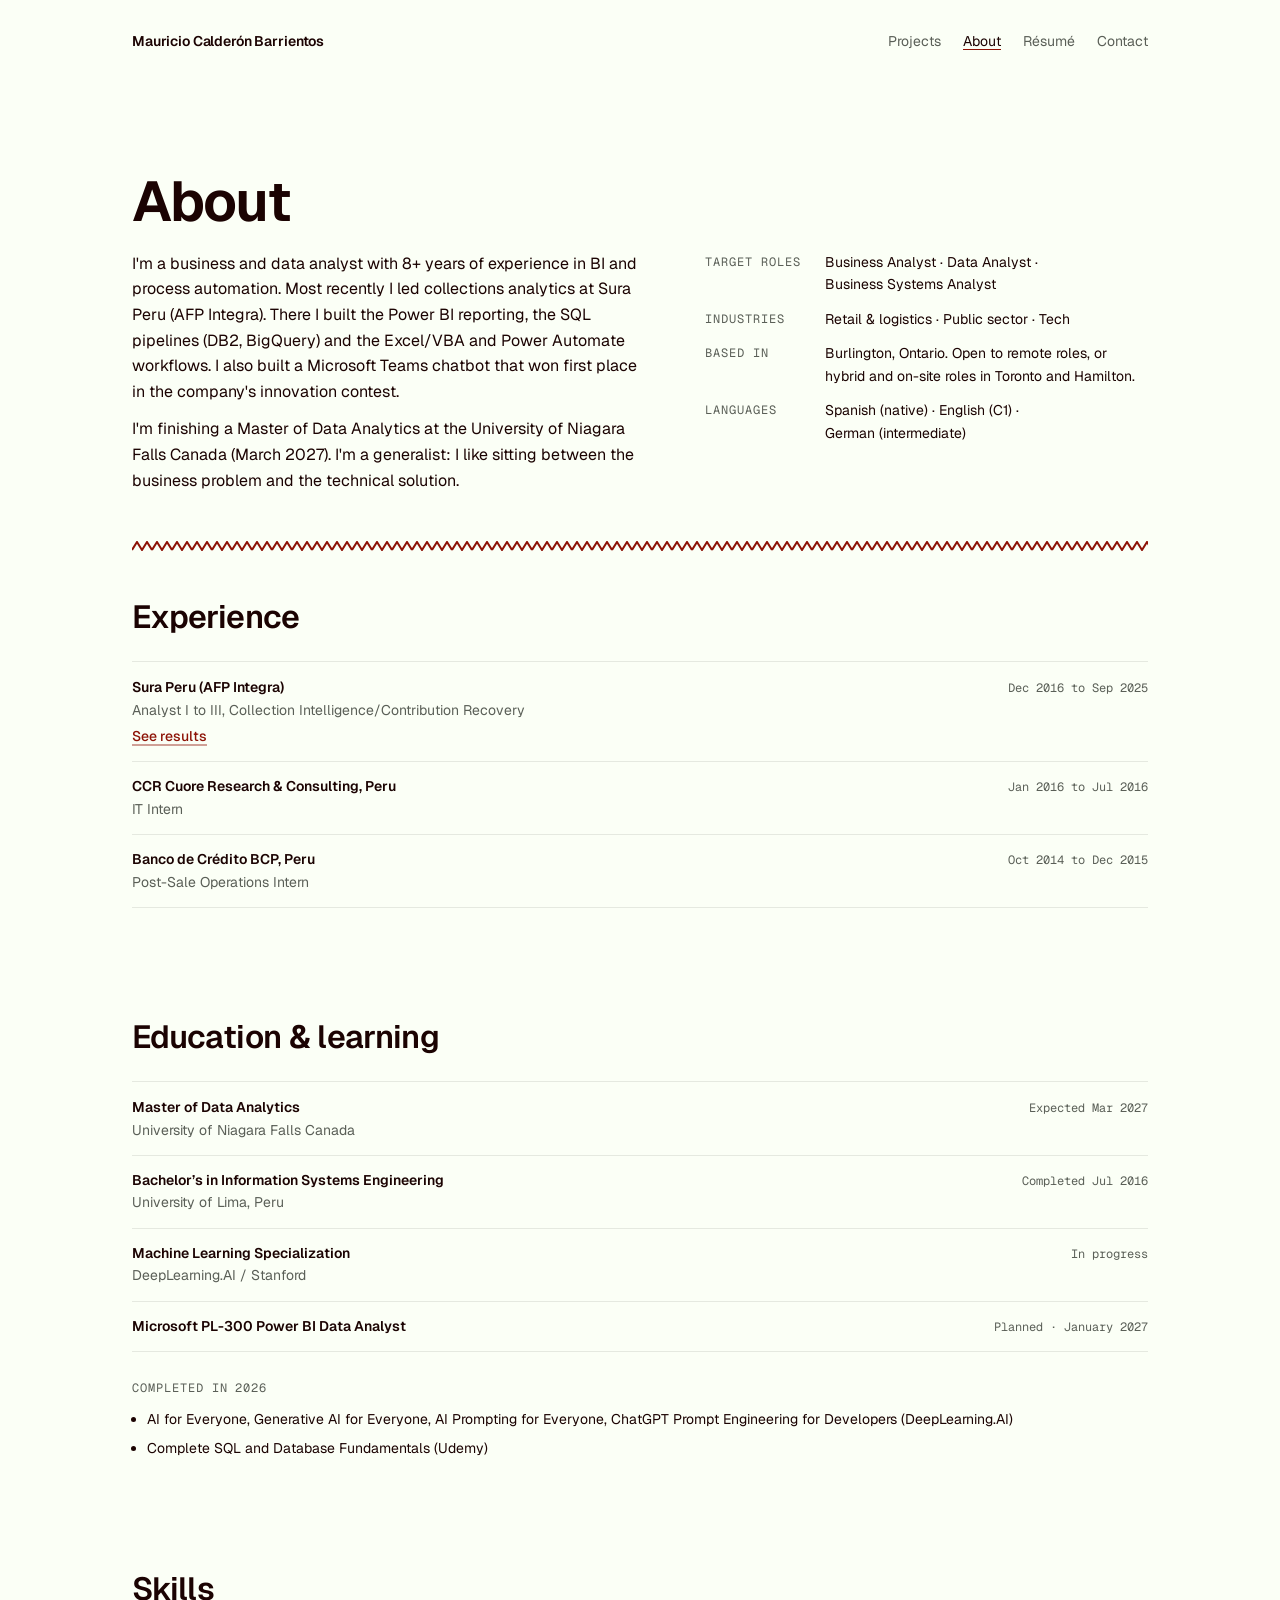
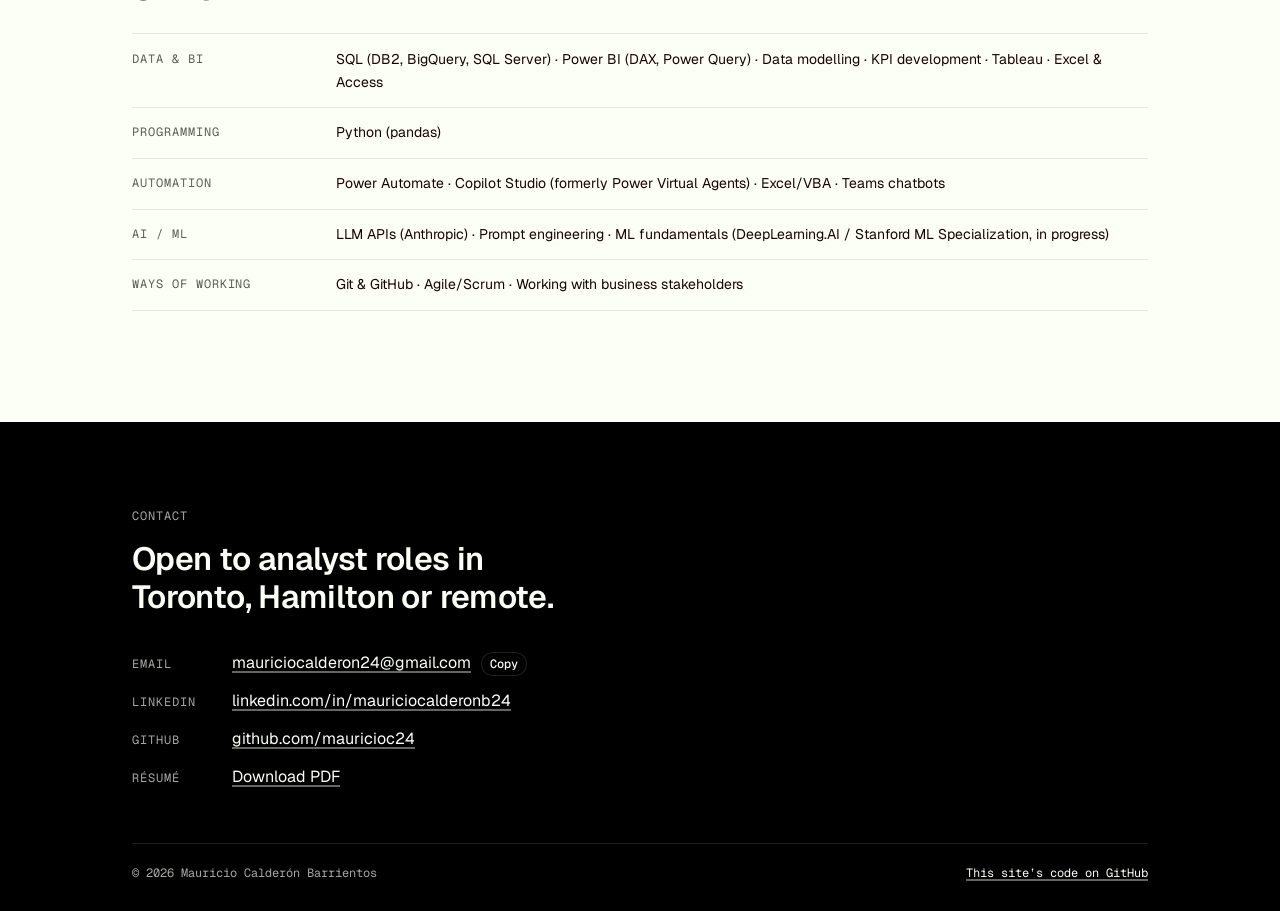
==== commit 15b99856: "Experience list, one Sura page, remote, "Sura Peru (AFP Integra)" A recruiter should understand the " ====
--- a/about/index.html
+++ b/about/index.html
@@ -49,13 +49,13 @@
     </div>
     <div class="wrap split">
       <div>
-        <p>I'm a business and data analyst with 8+ years of experience in BI and process automation. Most recently I led collections analytics at Sura Peru. There I built the Power BI reporting, the SQL pipelines (DB2, BigQuery) and the Excel/VBA and Power Automate workflows. I also built a Microsoft Teams chatbot that won first place in the company's innovation contest.</p>
+        <p>I'm a business and data analyst with 8+ years of experience in BI and process automation. Most recently I led collections analytics at Sura Peru (AFP Integra). There I built the Power BI reporting, the SQL pipelines (DB2, BigQuery) and the Excel/VBA and Power Automate workflows. I also built a Microsoft Teams chatbot that won first place in the company's innovation contest.</p>
         <p>I'm finishing a Master of Data Analytics at the University of Niagara Falls Canada (March 2027). I'm a generalist: I like sitting between the business problem and the technical solution.</p>
       </div>
       <dl class="facts">
         <dt>Target roles</dt><dd>Business&nbsp;Analyst · Data&nbsp;Analyst · Business&nbsp;Systems&nbsp;Analyst</dd>
         <dt>Industries</dt><dd>Retail &amp; logistics · Public sector · Tech</dd>
-        <dt>Based in</dt><dd>Burlington, Ontario. Open to hybrid or on-site roles in Toronto and Hamilton.</dd>
+        <dt>Based in</dt><dd>Burlington, Ontario. Open to remote roles, or hybrid and on-site roles in Toronto and Hamilton.</dd>
         <dt>Languages</dt><dd>Spanish&nbsp;(native) · English&nbsp;(C1) · German&nbsp;(intermediate)</dd>
       </dl>
     </div>
@@ -67,11 +67,9 @@
     <div class="wrap">
       <div class="section-head"><h2 id="experience-title">Experience</h2></div>
       <ul class="rows" role="list">
-        <li><span class="what"><strong>Analyst III, Collection Intelligence/Contribution Recovery</strong><span class="org">Sura Peru (AFP Integra)</span><span class="detail">I led the requirements, design, UAT, user-flow documentation and vendor coordination for a customer self-service app. I worked with stakeholders and vendors from conception to delivery.</span></span><span class="when">Apr 2023 to Sep 2025</span></li>
-        <li><span class="what"><strong>Analyst II, Collection Intelligence/Contribution Recovery</strong><span class="org">Sura Peru (AFP Integra)</span></span><span class="when">Apr 2019 to Mar 2023</span></li>
-        <li><span class="what"><strong>Analyst I, Collection Intelligence/Contribution Recovery</strong><span class="org">Sura Peru (AFP Integra)</span></span><span class="when">Dec 2016 to Mar 2019</span></li>
-        <li><span class="what"><strong>IT Intern</strong><span class="org">CCR Cuore Research &amp; Consulting, Peru</span></span><span class="when">Jan 2016 to Jul 2016</span></li>
-        <li><span class="what"><strong>Post-Sale Operations Intern</strong><span class="org">Banco de Crédito BCP, Peru</span></span><span class="when">Oct 2014 to Dec 2015</span></li>
+        <li><span class="what"><strong>Sura Peru (AFP Integra)</strong><span class="org">Analyst I to III, Collection Intelligence/Contribution Recovery</span></span><span class="when">Dec 2016 to Sep 2025</span><span class="row-more"><a href="/experience/sura/">See results<span class="visually-hidden"> from Sura Peru (AFP Integra)</span></a></span></li>
+        <li><span class="what"><strong>CCR Cuore Research &amp; Consulting, Peru</strong><span class="org">IT Intern</span></span><span class="when">Jan 2016 to Jul 2016</span></li>
+        <li><span class="what"><strong>Banco de Crédito BCP, Peru</strong><span class="org">Post-Sale Operations Intern</span></span><span class="when">Oct 2014 to Dec 2015</span></li>
       </ul>
     </div>
   </section>
@@ -110,7 +108,7 @@
 <footer class="site-footer surface-night" id="contact">
   <div class="wrap">
     <p class="eyebrow">Contact</p>
-    <h2 class="footer-title">I'm looking for business analyst, data analyst and business systems analyst roles in Toronto and Hamilton.</h2>
+    <h2 class="footer-title">Open to analyst roles in Toronto, Hamilton or remote.</h2>
     <dl class="contact-list">
       <div><dt>Email</dt><dd><a href="mailto:mauriciocalderon24@gmail.com">mauriciocalderon24@gmail.com</a><button class="copy-btn" type="button" data-copy="mauriciocalderon24@gmail.com" aria-label="Copy email address">Copy</button></dd></div>
       <div><dt>LinkedIn</dt><dd><a href="https://www.linkedin.com/in/mauriciocalderonb24">linkedin.com/in/mauriciocalderonb24</a></dd></div>
--- a/assets/css/site.css
+++ b/assets/css/site.css
@@ -6,7 +6,7 @@
    Read brand/BRAND.md before any visual change.
 
    Calm portfolio (BRAND.md, Nov 5 2026): the llama, neon and paint live only
-   inside the La IAma box on the home page (.la-iama) and on the 404 page.
+   inside the La IAma box (home, "Personal brand") and on the 404 page.
 
    Motion rules (Emil Kowalski skills in .claude/skills):
    - name exact properties, never `transition: all`
@@ -148,18 +148,9 @@
   font-family: var(--font-mono); font-size: var(--text-sm);
 }
 
-/* results right under the hero: lead with numbers (real résumé figures) */
-.results { padding-top: clamp(40px, 6vw, 64px); }
-.results-band { margin-top: 12px; display: grid; gap: 12px; grid-template-columns: minmax(0, 1fr); }
-@media (min-width: 720px) { .results-band { grid-template-columns: repeat(3, minmax(0, 1fr)); } }
-.results-band .metric {
-  padding: 16px 18px;
-  background: var(--bg-raised);
-  border-radius: var(--radius-md);
-  box-shadow: var(--shadow);
-}
-.results-band .metric .v { font-size: clamp(1.375rem, 1.1rem + 0.9vw, 1.625rem); }
-.results .text-link { display: inline-block; margin-top: 14px; }
+/* Experience right under the hero: where I worked, in one glance */
+.experience { padding-top: clamp(40px, 6vw, 64px); }
+.experience .rows { margin-top: 12px; }
 
 /* ---------- 5. Metrics: the "data voice" (Geist Mono, tabular numbers) ---------- */
 .metrics { display: grid; gap: 14px 20px; }
@@ -178,8 +169,12 @@
    Here: thumbnails only from real content, a 2px lift (BRAND §6), 200ms
    ease-out, mouse only; keyboard users get a focus ring and no motion. */
 .showcase { display: grid; gap: 44px 28px; grid-template-columns: minmax(0, 1fr); }
+/* while projects.json loads, an empty grid holds a screen of space (no layout shift) */
+.showcase[aria-busy="true"] { min-height: 100vh; }
 @media (min-width: 600px) { .showcase { grid-template-columns: repeat(2, minmax(0, 1fr)); } }
 @media (min-width: 920px) { .showcase { grid-template-columns: repeat(3, minmax(0, 1fr)); } }
+/* home "Selected work" holds the two Sura projects side by side */
+@media (min-width: 920px) { .showcase.is-two { grid-template-columns: repeat(2, minmax(0, 1fr)); } }
 
 .entry-body { display: flex; flex-direction: column; gap: 8px; height: 100%; }
 .entry-thumb {
@@ -202,7 +197,7 @@
 .entry-desc { font-size: var(--text-sm); color: var(--text-muted); }
 .entry-roles, .entry-ai { font-size: var(--text-sm); }
 .entry-roles .label, .entry-ai .label { margin-right: 4px; }
-.entry-links { display: flex; flex-wrap: wrap; gap: 8px; margin-top: auto; padding-top: 6px; }
+.entry-links { display: flex; flex-wrap: wrap; gap: 8px; padding-top: 6px; }
 
 .pill-link {
   display: inline-block;
@@ -268,7 +263,9 @@
 .flow-mini li + li::before { left: -10px; top: 50%; transform: translate(-50%, -50%); }
 
 /* ---------- 7. Filters and the skills matrix (Projects) ---------- */
-.filters { display: flex; flex-wrap: wrap; align-items: center; gap: 8px; margin-bottom: 36px; }
+/* the chip row keeps its height before JavaScript fills it, so nothing below jumps */
+.filters { display: flex; flex-wrap: wrap; align-items: center; gap: 8px; margin-bottom: 36px; min-height: 34px; }
+@media (max-width: 560px) { .filters { min-height: 76px; } }
 .filters .label { margin-right: 4px; }
 .filter-chip {
   font: 500 var(--text-sm)/1 var(--font-sans);
@@ -280,7 +277,6 @@
 @media (hover: hover) and (pointer: fine) {
   .filter-chip[aria-pressed="false"]:hover { box-shadow: inset 0 0 0 1px currentColor; }
 }
-.filter-section + .filter-section { padding-top: var(--section); }
 
 .matrix-wrap {
   /* relative: the hidden "Yes" labels in the cells are absolutely positioned;
@@ -333,7 +329,7 @@
 .skills dt { font: var(--text-xs)/1.9 var(--font-mono); letter-spacing: 0.08em; text-transform: uppercase; color: var(--text-muted); }
 .skills dd { font-size: var(--text-sm); }
 
-/* rows with a date or status on the right (Now, Experience, Education) */
+/* rows with a date or status on the right (Experience, Education, Studying now) */
 .rows > li {
   display: flex; justify-content: space-between; align-items: baseline;
   gap: 4px 24px; flex-wrap: wrap;
@@ -347,6 +343,11 @@
 .rows .what span { color: var(--text-muted); }
 .rows .what .org { display: block; }
 .rows .what .detail { display: block; margin-top: 6px; max-width: 72ch; }
+.rows .row-more { flex-basis: 100%; font-weight: 500; }
+.rows .row-title { font-weight: 600; }
+/* rows inside a case-study section: the section's own hairlines frame them */
+.case-content .rows > li:first-child { box-shadow: 0 1px 0 var(--ring); padding-top: 0; }
+.case-content .rows > li:last-child { box-shadow: none; padding-bottom: 0; }
 .rows .when {
   font: var(--text-xs)/1.6 var(--font-mono); color: var(--text-muted);
   font-variant-numeric: tabular-nums; white-space: nowrap;
@@ -358,7 +359,7 @@
 
 /* ---------- 9. The La IAma box: the ONLY place for the llama, neon and paint ----------
    (BRAND.md, Nov 5 2026). Styled like a Day card; the spray sits on one word. */
-.la-iama { display: grid; gap: 24px; align-items: center; margin-bottom: 32px; }
+.la-iama { display: grid; gap: 24px; align-items: center; }
 @media (min-width: 641px) { .la-iama { grid-template-columns: 160px minmax(0, 1fr); gap: 36px; } }
 .la-iama .sticker { width: 128px; }
 @media (min-width: 641px) { .la-iama .sticker { width: 160px; } }
@@ -472,6 +473,8 @@
 }
 .case-nav .label { font-weight: 400; }
 .case-nav-next { text-align: right; align-items: flex-end; }
+@media (min-width: 600px) { .case-nav.is-single .case-nav-next { grid-column: 2; } }
+@media (max-width: 599px) { .case-nav.is-single { grid-template-columns: minmax(0, 1fr); } }
 @media (hover: hover) and (pointer: fine) {
   .case-nav a:hover { box-shadow: inset 0 0 0 1px currentColor; color: var(--text); }
 }
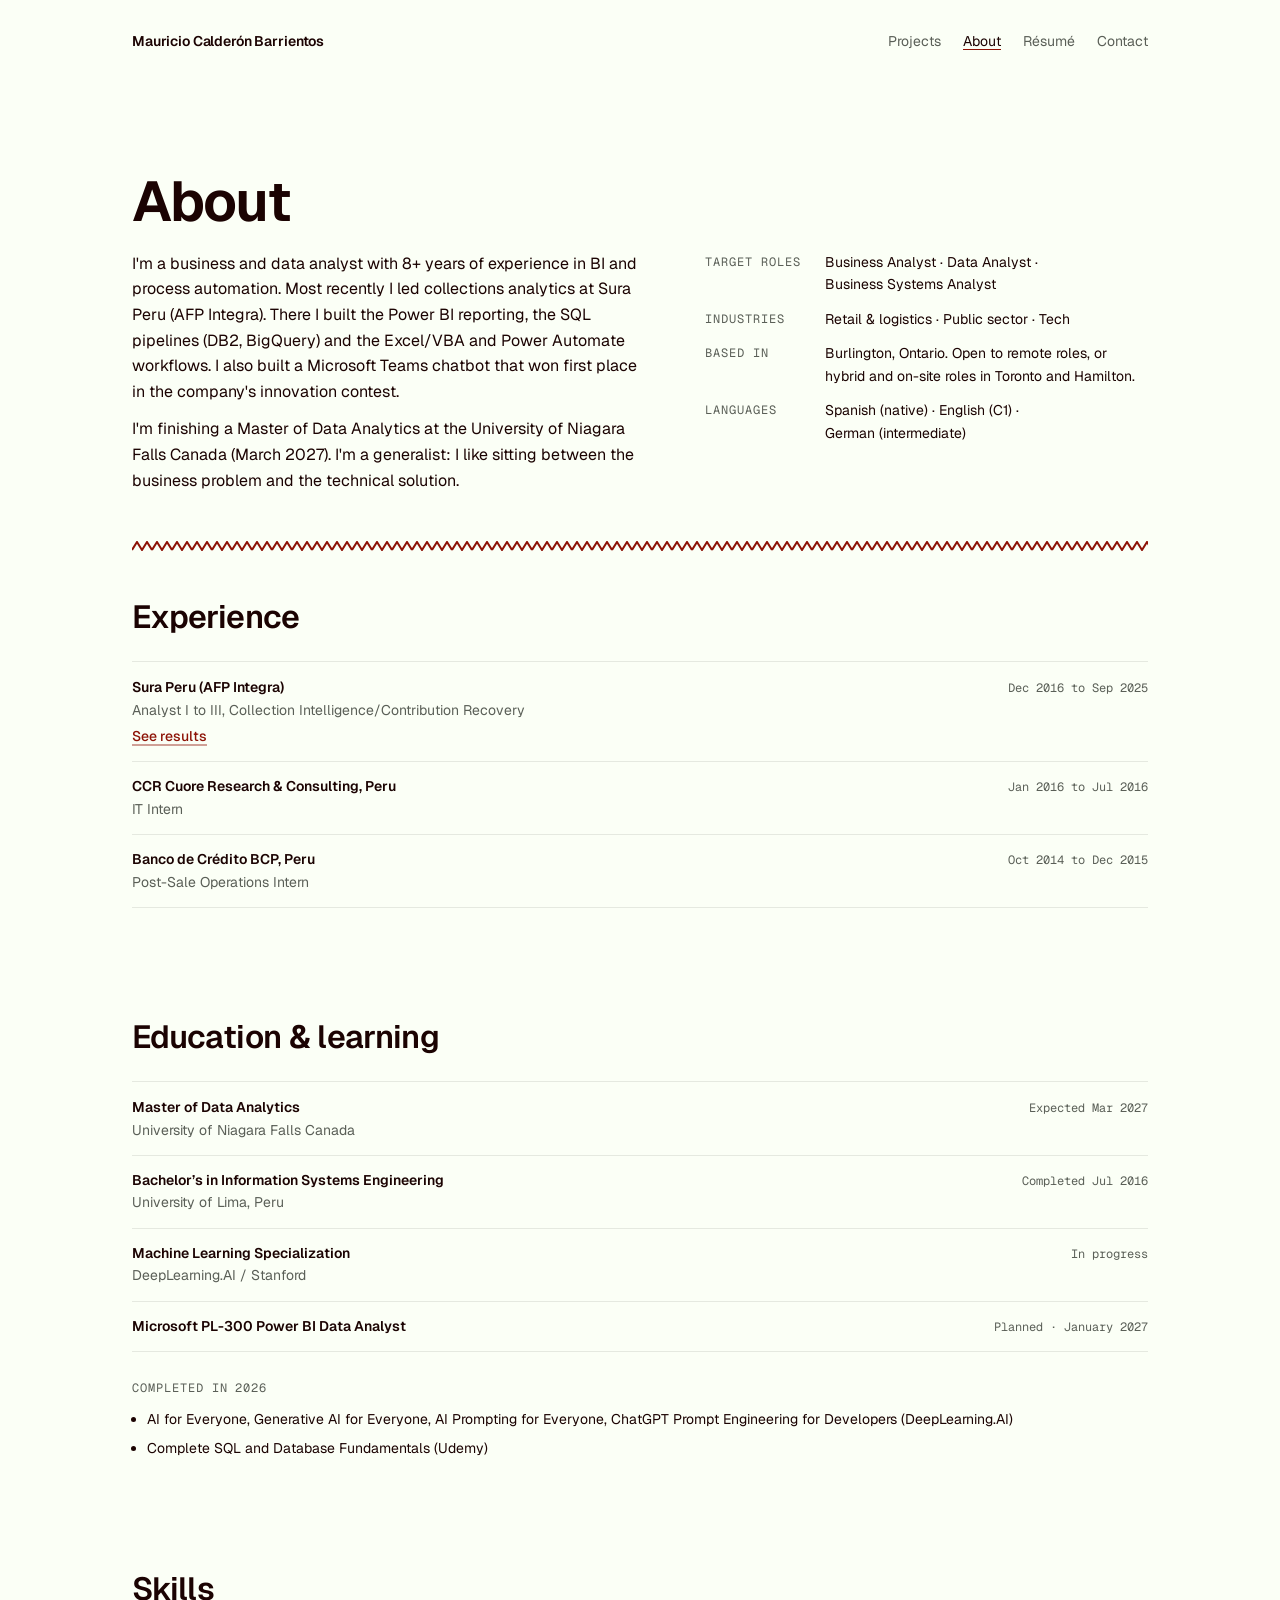
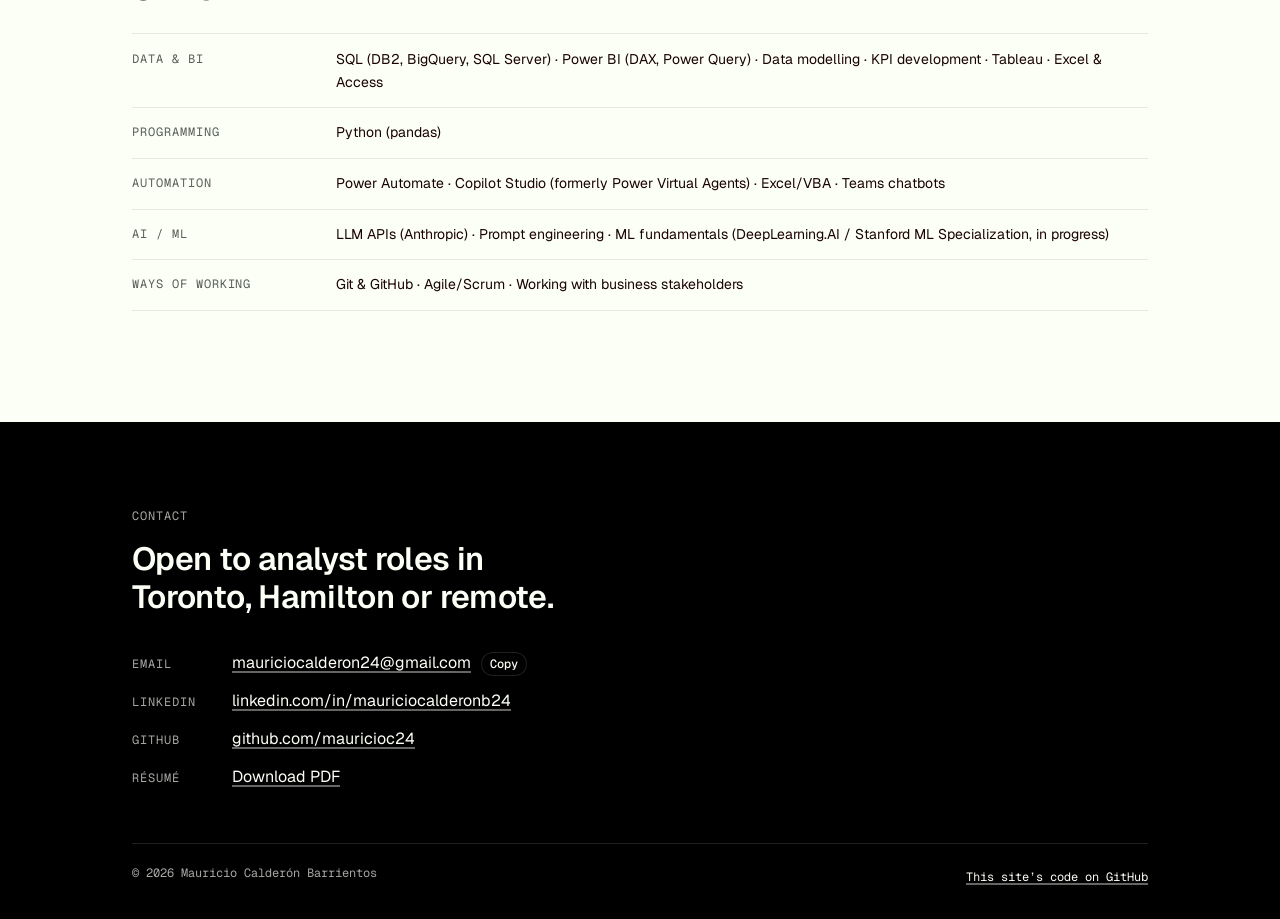
==== commit 83611b9b: "Emil Kowalski audit: fix what broke, remove motion that had no job From emil-design-eng, review-anim" ====
--- a/about/index.html
+++ b/about/index.html
@@ -67,7 +67,7 @@
     <div class="wrap">
       <div class="section-head"><h2 id="experience-title">Experience</h2></div>
       <ul class="rows" role="list">
-        <li><span class="what"><strong>Sura Peru (AFP Integra)</strong><span class="org">Analyst I to III, Collection Intelligence/Contribution Recovery</span></span><span class="when">Dec 2016 to Sep 2025</span><span class="row-more"><a href="/experience/sura/">See results<span class="visually-hidden"> from Sura Peru (AFP Integra)</span></a></span></li>
+        <li><span class="what"><strong>Sura Peru (AFP Integra)</strong><span class="org">Analyst I to III, Collection Intelligence/<wbr>Contribution Recovery</span></span><span class="when">Dec 2016 to Sep 2025</span><span class="row-more"><a href="/experience/sura/">See results<span class="visually-hidden"> from Sura Peru (AFP Integra)</span></a></span></li>
         <li><span class="what"><strong>CCR Cuore Research &amp; Consulting, Peru</strong><span class="org">IT Intern</span></span><span class="when">Jan 2016 to Jul 2016</span></li>
         <li><span class="what"><strong>Banco de Crédito BCP, Peru</strong><span class="org">Post-Sale Operations Intern</span></span><span class="when">Oct 2014 to Dec 2015</span></li>
       </ul>
--- a/assets/css/site.css
+++ b/assets/css/site.css
@@ -8,10 +8,13 @@
    Calm portfolio (BRAND.md, Nov 5 2026): the llama, neon and paint live only
    inside the La IAma box (home, "Personal brand") and on the 404 page.
 
-   Motion rules (Emil Kowalski skills in .claude/skills):
+   Motion rules (Emil Kowalski skills in .claude/skills, audited Nov 5 2026):
    - name exact properties, never `transition: all`
    - brand easing tokens, 200ms or less here
-   - hover effects only inside (hover: hover) and (pointer: fine)
+   - hover effects only inside (hover: hover) and (pointer: fine), and they
+     change colour only: nothing moves on hover
+   - pressed controls show a pressed state (the tap highlight is off);
+     only real buttons scale (0.97)
    - navigation and filters have no animation; reduced motion keeps color only
    ========================================================================== */
 
@@ -19,7 +22,8 @@
 :root {
   --gutter: clamp(16px, 5vw, 32px);
   --section: clamp(64px, 9vw, 112px);
-  --shadow-hover: 0 0 0 1px rgb(34 41 33 / 0.12), 0 2px 4px rgb(27 3 2 / 0.06), 0 10px 24px rgb(27 3 2 / 0.07);
+  /* hover = the card's ring gets darker (a colour change, no movement) */
+  --shadow-hover: 0 0 0 1px rgb(34 41 33 / 0.26), 0 1px 2px rgb(27 3 2 / 0.06), 0 4px 12px rgb(27 3 2 / 0.05);
   /* connector between diagram steps: a drawn chevron, not an arrow character */
   --chevron: url("data:image/svg+xml,%3Csvg xmlns='http://www.w3.org/2000/svg' viewBox='0 0 10 16'%3E%3Cpath d='M2.5 2.5l5 5.5-5 5.5' fill='none' stroke='black' stroke-width='2' stroke-linecap='round' stroke-linejoin='round'/%3E%3C/svg%3E");
 }
@@ -34,6 +38,7 @@
 body {
   margin: 0;
   min-height: 100svh;
+  overflow-wrap: break-word;
   display: flex;
   flex-direction: column;
 }
@@ -64,6 +69,11 @@
 }
 .skip-link:focus-visible { transform: none; }
 
+/* The llama sticker is decoration, not a control, so it doesn't move on
+   hover (overrides the hover tilt in brand-tokens.css). */
+.sticker { transition: none; }
+@media (hover: hover) and (pointer: fine) { .sticker:hover { transform: rotate(-4deg); } }
+
 /* ---------- 2. Layout ---------- */
 .wrap {
   width: 100%;
@@ -82,7 +92,8 @@
 .section-head h2 { font-size: var(--text-xl); font-weight: 600; }
 .section-note { font-size: var(--text-sm); color: var(--text-muted); margin: -16px 0 28px; }
 
-.text-link { font-size: var(--text-sm); font-weight: 500; }
+/* standalone links get a little padding so the tap area is about 30px tall */
+.text-link { font-size: var(--text-sm); font-weight: 500; padding-block: 4px; }
 
 .label {
   font-family: var(--font-mono); font-size: var(--text-xs); line-height: 1.6;
@@ -107,6 +118,7 @@
   gap: 6px 28px; flex-wrap: wrap;
 }
 .site-name {
+  padding-block: 8px;
   font-weight: 600; font-size: var(--text-sm); letter-spacing: -0.01em;
   color: var(--text); text-decoration: none;
   transition: none;
@@ -154,7 +166,7 @@
 
 /* ---------- 5. Metrics: the "data voice" (Geist Mono, tabular numbers) ---------- */
 .metrics { display: grid; gap: 14px 20px; }
-.metric { display: flex; flex-direction: column; gap: 2px; }
+.metric { display: flex; flex-direction: column; gap: 2px; min-width: 0; }
 .metric .v {
   font: 600 1.125rem/1.25 var(--font-mono);
   font-variant-numeric: tabular-nums; letter-spacing: -0.01em;
@@ -170,7 +182,7 @@
    ease-out, mouse only; keyboard users get a focus ring and no motion. */
 .showcase { display: grid; gap: 44px 28px; grid-template-columns: minmax(0, 1fr); }
 /* while projects.json loads, an empty grid holds a screen of space (no layout shift) */
-.showcase[aria-busy="true"] { min-height: 100vh; }
+.showcase[aria-busy="true"] { min-height: 100svh; }
 @media (min-width: 600px) { .showcase { grid-template-columns: repeat(2, minmax(0, 1fr)); } }
 @media (min-width: 920px) { .showcase { grid-template-columns: repeat(3, minmax(0, 1fr)); } }
 /* home "Selected work" holds the two Sura projects side by side */
@@ -184,10 +196,10 @@
   background: var(--bg-raised);
   box-shadow: var(--shadow);
   color: var(--text); text-decoration: none;
-  transition: transform 200ms var(--ease-out), box-shadow 200ms var(--ease-out);
-}
-@media (hover: hover) and (pointer: fine) {
-  .entry:hover .entry-thumb { transform: translateY(-2px); box-shadow: var(--shadow-hover); }
+  transition: box-shadow 150ms ease;
+}
+@media (hover: hover) and (pointer: fine) {
+  .entry:hover .entry-thumb { box-shadow: var(--shadow-hover); }
 }
 .entry-title { font-size: 1.125rem; font-weight: 600; letter-spacing: -0.01em; line-height: 1.3; }
 .entry-title a { color: var(--text); text-decoration-color: transparent; }
@@ -207,17 +219,17 @@
   box-shadow: inset 0 0 0 1px var(--ring);
   transition: box-shadow 150ms ease, color 150ms ease;
 }
+.pill-link:active { box-shadow: inset 0 0 0 1px currentColor; }
 @media (hover: hover) and (pointer: fine) {
   .pill-link:hover { color: var(--accent); box-shadow: inset 0 0 0 1px currentColor; }
 }
 
 .chips { display: flex; flex-wrap: wrap; gap: 6px; }
 .chip {
-  font: 500 11px/1 var(--font-mono);
-  padding: 6px 8px; border-radius: 999px;
+  font: 500 11px/1.35 var(--font-mono);
+  padding: 4px 8px; border-radius: var(--radius-sm);
   color: var(--text-muted);
   box-shadow: inset 0 0 0 1px var(--ring);
-  white-space: nowrap;
 }
 
 /* thumbnails: real metrics, the real diagram, or a typographic card */
@@ -233,19 +245,20 @@
 .thumb-metric .l { font: var(--text-xs)/1.4 var(--font-mono); color: var(--text-muted); }
 .thumb-type { justify-content: flex-end; }
 .thumb-word {
+  overflow-wrap: anywhere;
   font-weight: 700; font-size: clamp(1.75rem, 1.25rem + 1.6vw, 2.375rem);
   letter-spacing: -0.035em; line-height: 0.98;
 }
 .thumb-word.is-mono { font-family: var(--font-mono); font-weight: 600; letter-spacing: -0.02em; font-size: clamp(1.375rem, 1.1rem + 1.2vw, 1.875rem); }
 
 /* the small flow diagram (BRAND §5: grey steps, one inferno highlight, all labeled) */
-.flow-mini { display: grid; grid-auto-flow: column; grid-auto-columns: minmax(0, 1fr); gap: 20px; }
-.entry-thumb .flow-mini { position: absolute; inset: 0; padding: 0 18px; align-content: center; }
+.flow-mini { display: grid; grid-auto-flow: column; grid-auto-columns: minmax(0, 1fr); gap: 16px; }
+.entry-thumb .flow-mini { position: absolute; inset: 0; padding: 0 14px; align-content: center; }
 .flow-mini li {
   position: relative;
   display: flex; align-items: center; justify-content: center;
-  min-height: 44px; padding: 8px 6px;
-  text-align: center;
+  min-width: 0; min-height: 44px; padding: 8px 4px;
+  text-align: center; hyphens: auto;
   font-size: var(--text-xs); font-weight: 500; line-height: 1.3;
   border-radius: var(--radius-sm);
   background: var(--bg);
@@ -260,7 +273,7 @@
   -webkit-mask: var(--chevron) center / contain no-repeat;
           mask: var(--chevron) center / contain no-repeat;
 }
-.flow-mini li + li::before { left: -10px; top: 50%; transform: translate(-50%, -50%); }
+.flow-mini li + li::before { left: -8px; top: 50%; transform: translate(-50%, -50%); }
 
 /* ---------- 7. Filters and the skills matrix (Projects) ---------- */
 /* the chip row keeps its height before JavaScript fills it, so nothing below jumps */
@@ -274,6 +287,7 @@
   box-shadow: inset 0 0 0 1px var(--ring);
 }
 .filter-chip[aria-pressed="true"] { color: var(--chullo-ivory); background: var(--chullo-coffee); box-shadow: none; }
+.filter-chip[aria-pressed="false"]:active { box-shadow: inset 0 0 0 1px currentColor; }
 @media (hover: hover) and (pointer: fine) {
   .filter-chip[aria-pressed="false"]:hover { box-shadow: inset 0 0 0 1px currentColor; }
 }
@@ -283,6 +297,7 @@
      without this they escape the scroll box and widen the whole page */
   position: relative;
   margin-top: 4px; overflow-x: auto;
+  overscroll-behavior-x: contain; /* a sideways swipe past the end doesn't go "back" */
   border-radius: var(--radius-md);
   background: var(--bg-raised);
   box-shadow: var(--shadow);
@@ -365,8 +380,7 @@
 @media (min-width: 641px) { .la-iama .sticker { width: 160px; } }
 .la-iama h3 { font-size: var(--text-xl); font-weight: 650; letter-spacing: var(--tracking-tight); }
 .la-iama p { margin-top: 12px; }
-.channel-list { display: grid; grid-template-columns: repeat(2, max-content); gap: 10px; margin-top: 18px; }
-@media (min-width: 520px) { .channel-list { grid-template-columns: repeat(4, max-content); } }
+.channel-list { display: flex; flex-wrap: wrap; gap: 10px; margin-top: 18px; }
 .channel-link {
   display: inline-flex; align-items: center; gap: 8px;
   padding: 10px 14px 10px 12px; border-radius: 999px;
@@ -377,12 +391,13 @@
   transition: box-shadow 150ms ease;
 }
 .channel-link svg { width: 16px; height: 16px; flex: none; }
+.channel-link:active { box-shadow: inset 0 0 0 1px currentColor; }
 @media (hover: hover) and (pointer: fine) {
   .channel-link:hover { color: var(--text); box-shadow: inset 0 0 0 1px currentColor; }
 }
 
 /* ---------- 10. Case study pages ---------- */
-.back-link { display: inline-block; margin-top: clamp(16px, 3vw, 32px); font-size: var(--text-sm); }
+.back-link { display: inline-block; margin-top: clamp(12px, 3vw, 28px); padding-block: 4px; font-size: var(--text-sm); }
 .case-head { padding-top: 20px; }
 .case-head h1 {
   font-size: clamp(2.125rem, 1.4rem + 2.8vw, 3.25rem);
@@ -399,10 +414,12 @@
   .case-meta dd { margin-bottom: 12px; }
 }
 
-.metrics-band { display: grid; gap: 12px; margin-top: 32px; grid-template-columns: minmax(0, 1fr); }
-@media (min-width: 720px) { .metrics-band { grid-template-columns: repeat(2, minmax(0, 1fr)); } }
+.metrics-band { display: grid; gap: 12px; margin-top: 32px; grid-template-columns: repeat(2, minmax(0, 1fr)); }
+/* one column on very narrow screens or with a large text setting (em follows the browser's font size) */
+@media (max-width: 22.49em) { .metrics-band { grid-template-columns: minmax(0, 1fr); } }
+@media (max-width: 719px) { .metrics-band .metric:only-child { grid-column: 1 / -1; } }
 .metrics-band .metric {
-  padding: 18px 20px;
+  padding: 16px 18px;
   background: var(--bg-raised);
   border-radius: var(--radius-md);
   box-shadow: var(--shadow);
@@ -471,6 +488,7 @@
   font-size: var(--text-sm); font-weight: 500;
   transition: box-shadow 150ms ease;
 }
+.case-nav a:active { box-shadow: inset 0 0 0 1px currentColor; }
 .case-nav .label { font-weight: 400; }
 .case-nav-next { text-align: right; align-items: flex-end; }
 @media (min-width: 600px) { .case-nav.is-single .case-nav-next { grid-column: 2; } }
@@ -541,6 +559,7 @@
 .copy-btn:active { transform: scale(0.97); }
 @media (hover: hover) and (pointer: fine) { .copy-btn:hover { box-shadow: inset 0 0 0 1px currentColor; } }
 
+.footer-base a { padding-block: 4px; }
 .footer-base {
   margin-top: 48px; padding-top: 20px;
   box-shadow: 0 -1px 0 var(--ring);
@@ -554,7 +573,7 @@
    keyframes, so a second copy retargets smoothly. Enter 250ms, exit 200ms. */
 .toast {
   position: fixed; z-index: 20;
-  left: 0; right: 0; bottom: max(32px, env(safe-area-inset-bottom, 0px));
+  left: 0; right: 0; bottom: 32px;
   width: max-content; max-width: calc(100% - 32px); margin-inline: auto;
   padding: 10px 16px; border-radius: 999px;
   background: var(--chicha-black); color: var(--chullo-ivory);
@@ -564,7 +583,7 @@
   transition: opacity 200ms var(--ease-out), transform 200ms var(--ease-out);
   pointer-events: none;
 }
-@media (max-width: 599px) { .toast { bottom: max(16px, env(safe-area-inset-bottom, 0px)); } }
+@media (max-width: 599px) { .toast { bottom: 16px; } }
 .toast[data-visible] {
   opacity: 1; transform: translateY(0);
   pointer-events: auto;
@@ -573,9 +592,7 @@
 
 /* ---------- 14. Reduced motion: keep color/opacity, drop movement ---------- */
 @media (prefers-reduced-motion: reduce) {
-  .entry-thumb { transition: box-shadow 150ms ease; }
-  .entry:hover .entry-thumb { transform: none; }
-  .copy-btn { transition: box-shadow 150ms ease; }
-  .copy-btn:active { transform: none; }
+  .btn, .copy-btn { transition: box-shadow 150ms ease, background-color 150ms ease, color 150ms ease; }
+  .btn:active, .copy-btn:active { transform: none; }
   .toast, .toast[data-visible] { transform: none; transition: opacity 200ms ease; }
 }
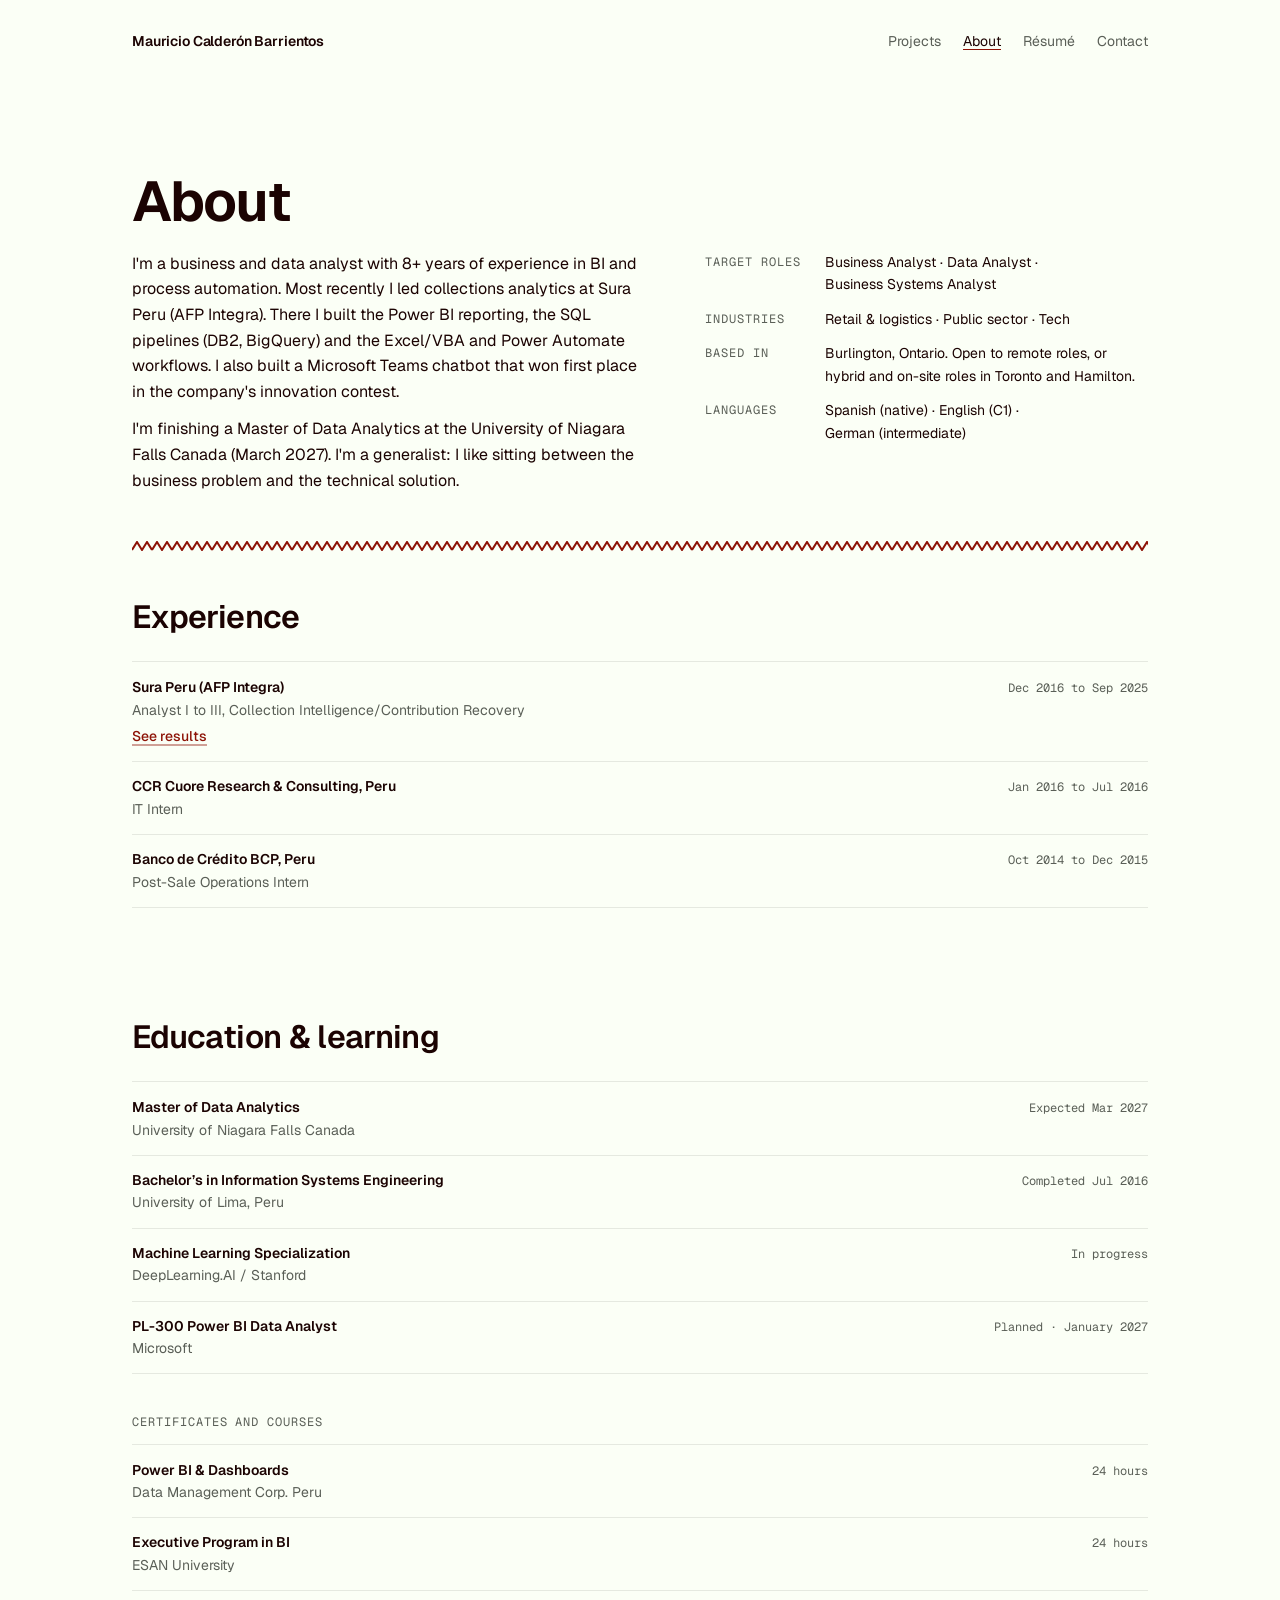
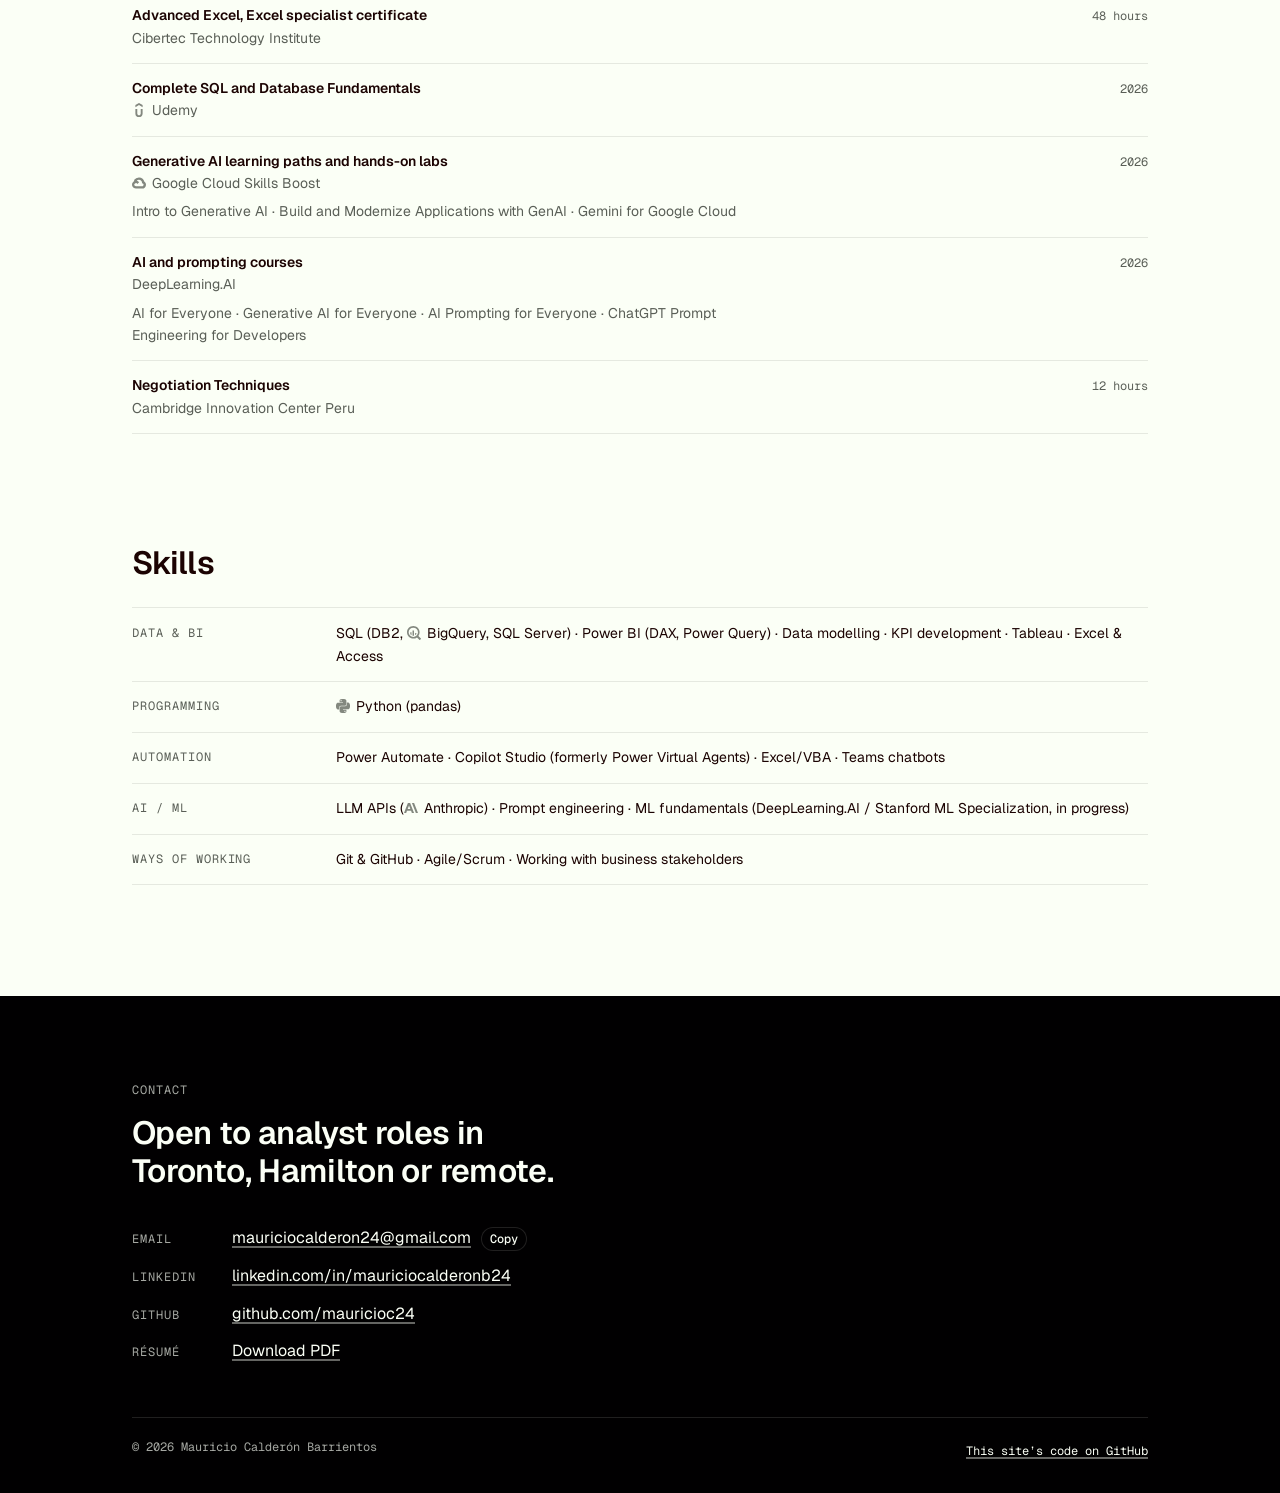
==== commit dd2905a8: "Small grey logos for the five brands with a clean, licensed source Python, Google BigQuery, Google C" ====
--- a/about/index.html
+++ b/about/index.html
@@ -81,12 +81,17 @@
         <li><span class="what"><strong>Master of Data Analytics</strong><span class="org">University of Niagara Falls Canada</span></span><span class="when">Expected Mar 2027</span></li>
         <li><span class="what"><strong>Bachelor’s in Information Systems Engineering</strong><span class="org">University of Lima, Peru</span></span><span class="when">Completed Jul 2016</span></li>
         <li><span class="what"><strong>Machine Learning Specialization</strong><span class="org">DeepLearning.AI / Stanford</span></span><span class="when">In progress</span></li>
-        <li><span class="what"><strong>Microsoft PL-300 Power BI Data Analyst</strong></span><span class="when">Planned · January 2027</span></li>
+        <li><span class="what"><strong>PL-300 Power BI Data Analyst</strong><span class="org">Microsoft</span></span><span class="when">Planned · January 2027</span></li>
       </ul>
-      <p class="label subhead-label">Completed in 2026</p>
-      <ul class="plain-list">
-        <li>AI for Everyone, Generative AI for Everyone, AI Prompting for Everyone, ChatGPT Prompt Engineering for Developers (DeepLearning.AI)</li>
-        <li>Complete SQL and Database Fundamentals (Udemy)</li>
+      <h3 class="label subhead-label">Certificates and courses</h3>
+      <ul class="rows" role="list">
+        <li><span class="what"><strong>Power BI &amp; Dashboards</strong><span class="org">Data Management Corp. Peru</span></span><span class="when">24 hours</span></li>
+        <li><span class="what"><strong>Executive Program in BI</strong><span class="org">ESAN University</span></span><span class="when">24 hours</span></li>
+        <li><span class="what"><strong>Advanced Excel, Excel specialist certificate</strong><span class="org">Cibertec Technology Institute</span></span><span class="when">48 hours</span></li>
+        <li><span class="what"><strong>Complete SQL and Database Fundamentals</strong><span class="org"><img class="logo" src="/assets/img/logos/udemy.svg" alt="" width="14" height="14">Udemy</span></span><span class="when">2026</span></li>
+        <li><span class="what"><strong>Generative AI learning paths and hands-on labs</strong><span class="org"><img class="logo" src="/assets/img/logos/googlecloud.svg" alt="" width="14" height="14">Google Cloud Skills Boost</span><span class="detail">Intro to Generative AI · Build and Modernize Applications with GenAI · Gemini for Google Cloud</span></span><span class="when">2026</span></li>
+        <li><span class="what"><strong>AI and prompting courses</strong><span class="org">DeepLearning.AI</span><span class="detail">AI for Everyone · Generative AI for Everyone · AI Prompting for Everyone · ChatGPT Prompt Engineering for Developers</span></span><span class="when">2026</span></li>
+        <li><span class="what"><strong>Negotiation Techniques</strong><span class="org">Cambridge Innovation Center Peru</span></span><span class="when">12 hours</span></li>
       </ul>
     </div>
   </section>
@@ -95,10 +100,10 @@
     <div class="wrap">
       <div class="section-head"><h2 id="skills-title">Skills</h2></div>
       <dl class="skills">
-        <div><dt>Data &amp; BI</dt><dd>SQL (DB2, BigQuery, SQL Server) · Power BI (DAX, Power Query) · Data modelling · KPI development · Tableau · Excel &amp; Access</dd></div>
-        <div><dt>Programming</dt><dd>Python (pandas)</dd></div>
+        <div><dt>Data &amp; BI</dt><dd>SQL (DB2, <img class="logo" src="/assets/img/logos/googlebigquery.svg" alt="" width="14" height="14">BigQuery, SQL Server) · Power BI (DAX, Power Query) · Data modelling · KPI development · Tableau · Excel &amp; Access</dd></div>
+        <div><dt>Programming</dt><dd><img class="logo" src="/assets/img/logos/python.svg" alt="" width="14" height="14">Python (pandas)</dd></div>
         <div><dt>Automation</dt><dd>Power Automate · Copilot Studio (formerly Power Virtual Agents) · Excel/VBA · Teams chatbots</dd></div>
-        <div><dt>AI / ML</dt><dd>LLM APIs (Anthropic) · Prompt engineering · ML fundamentals (DeepLearning.AI / Stanford ML Specialization, in progress)</dd></div>
+        <div><dt>AI / ML</dt><dd>LLM APIs (<img class="logo" src="/assets/img/logos/anthropic.svg" alt="" width="14" height="14">Anthropic) · Prompt engineering · ML fundamentals (DeepLearning.AI / Stanford ML Specialization, in progress)</dd></div>
         <div><dt>Ways of working</dt><dd>Git &amp; GitHub · Agile/Scrum · Working with business stakeholders</dd></div>
       </dl>
     </div>
--- a/assets/css/site.css
+++ b/assets/css/site.css
@@ -368,7 +368,13 @@
   font-variant-numeric: tabular-nums; white-space: nowrap;
 }
 
-.subhead-label { margin-block: 28px 10px; }
+.subhead-label { margin-block: 40px 12px; }
+h3.subhead-label { font-weight: 400; letter-spacing: 0.08em; }
+
+/* Logos (BRAND.md "Logos"): small, one muted grey, right before the name.
+   Official files or Simple Icons only; never redrawn, stretched or recoloured
+   beyond the single grey. */
+.logo { display: inline-block; width: 14px; height: 14px; margin-right: 6px; vertical-align: -2px; }
 .plain-list { padding-left: 1.1em; font-size: var(--text-sm); }
 .plain-list li + li { margin-top: 6px; }
 
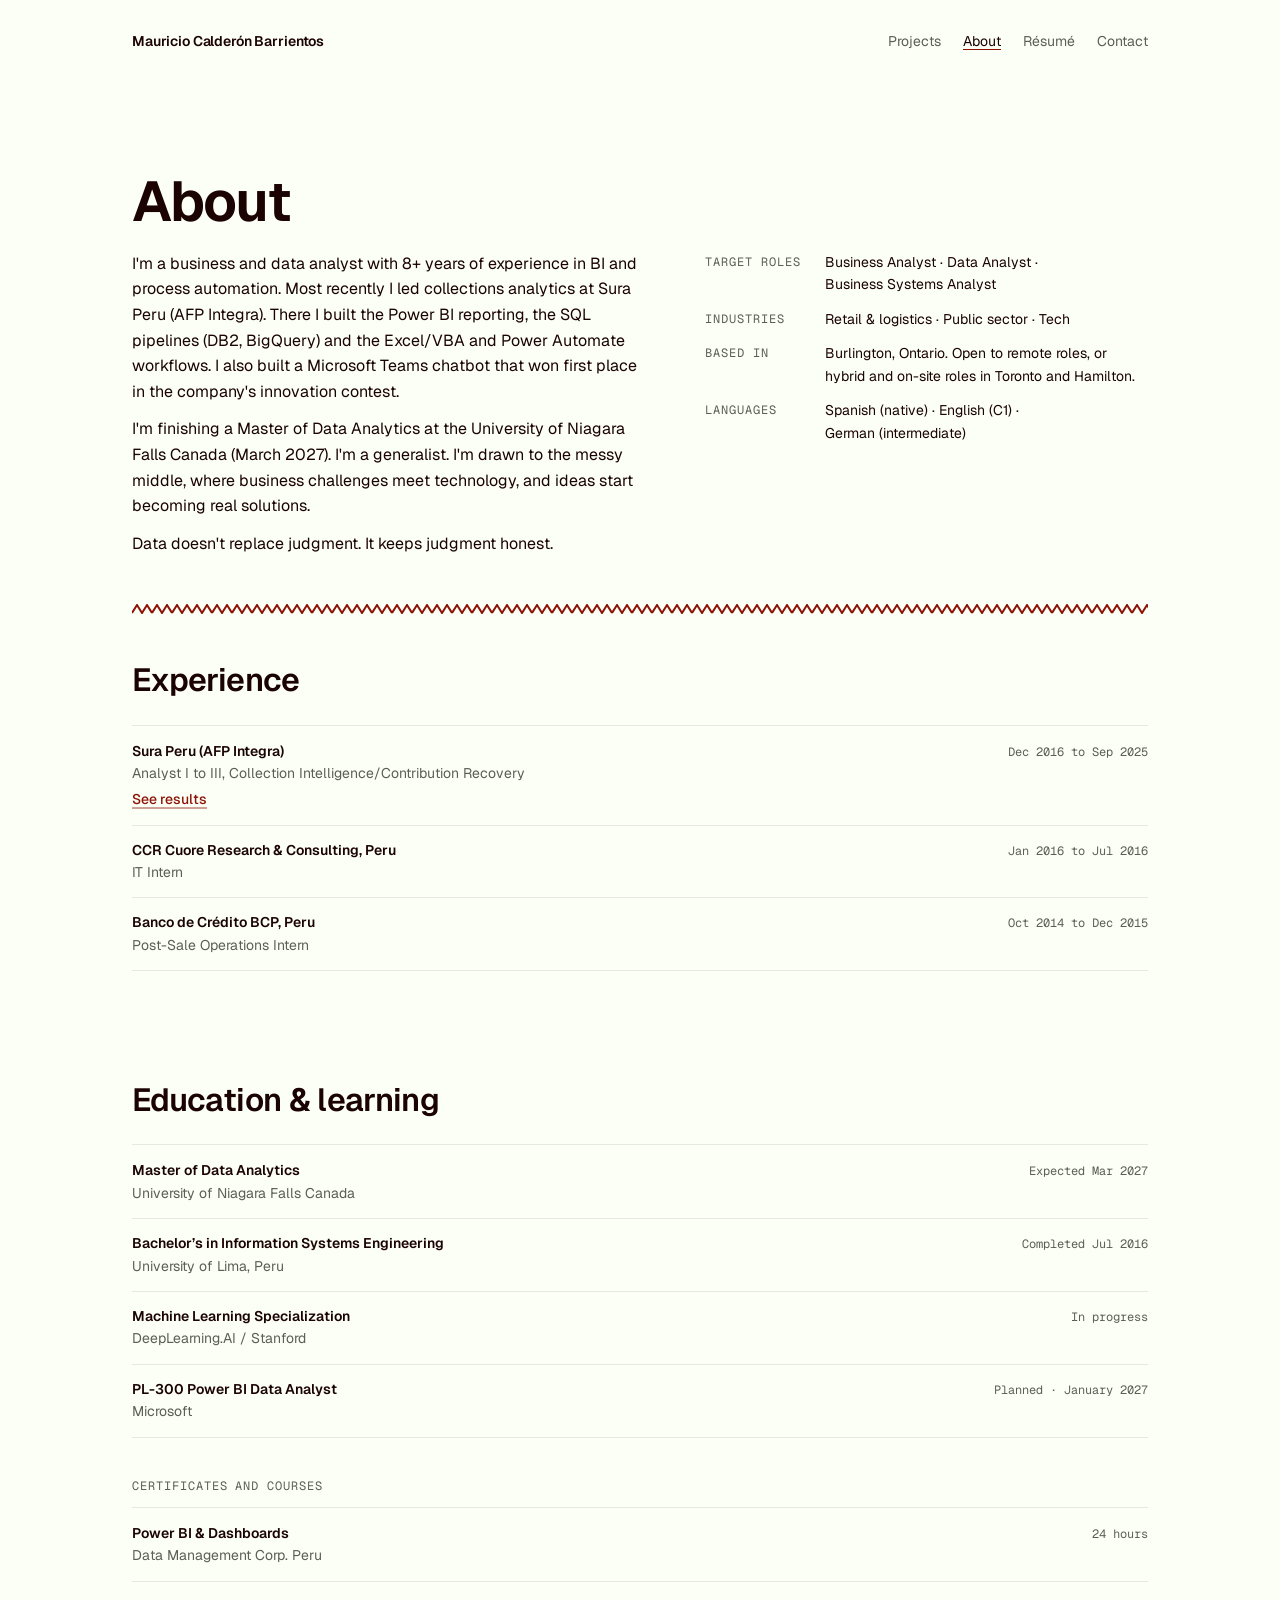
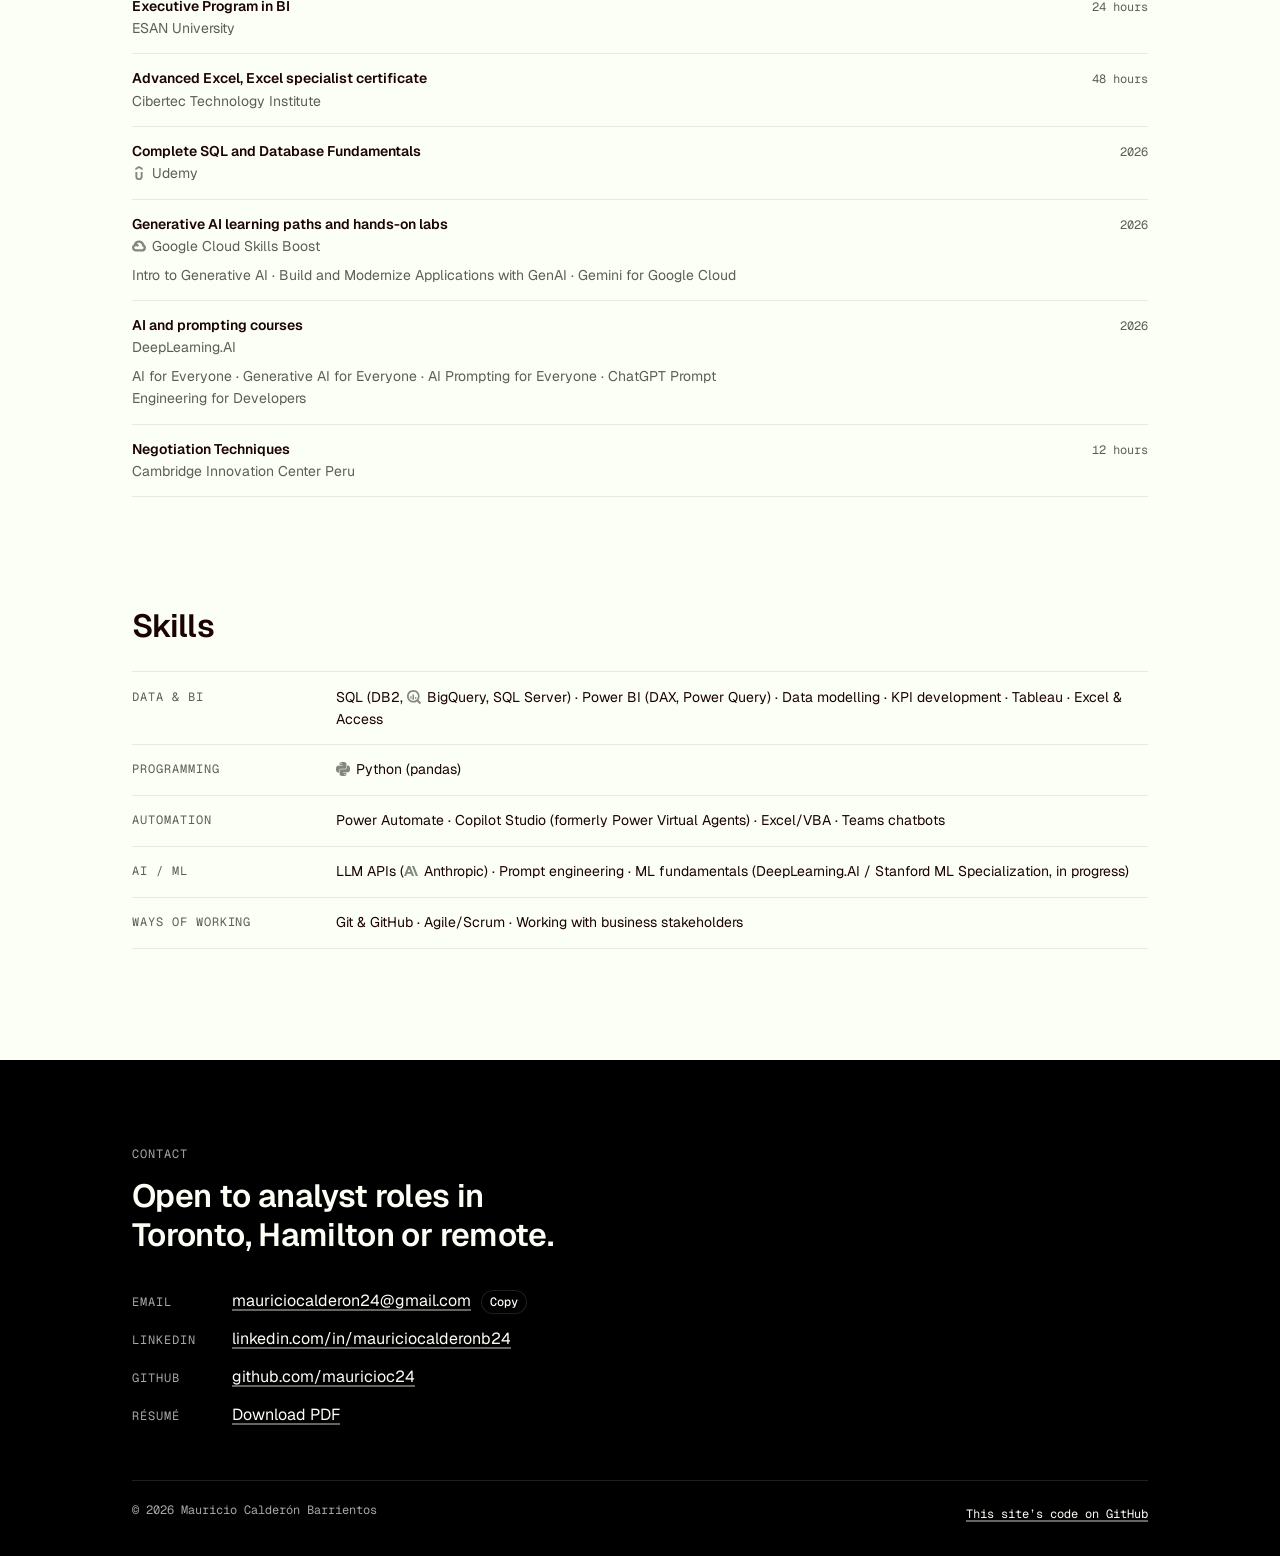
==== commit 1c73988d: "About: new headline and second line in Mauricio's own words Co-Authored-By: Claude Opus 5.5 <noreply" ====
--- a/about/index.html
+++ b/about/index.html
@@ -50,7 +50,8 @@
     <div class="wrap split">
       <div>
         <p>I'm a business and data analyst with 8+ years of experience in BI and process automation. Most recently I led collections analytics at Sura Peru (AFP Integra). There I built the Power BI reporting, the SQL pipelines (DB2, BigQuery) and the Excel/VBA and Power Automate workflows. I also built a Microsoft Teams chatbot that won first place in the company's innovation contest.</p>
-        <p>I'm finishing a Master of Data Analytics at the University of Niagara Falls Canada (March 2027). I'm a generalist: I like sitting between the business problem and the technical solution.</p>
+        <p>I'm finishing a Master of Data Analytics at the University of Niagara Falls Canada (March 2027). I'm a generalist. I'm drawn to the messy middle, where business challenges meet technology, and ideas start becoming real solutions.</p>
+        <p>Data doesn't replace judgment. It keeps judgment honest.</p>
       </div>
       <dl class="facts">
         <dt>Target roles</dt><dd>Business&nbsp;Analyst · Data&nbsp;Analyst · Business&nbsp;Systems&nbsp;Analyst</dd>
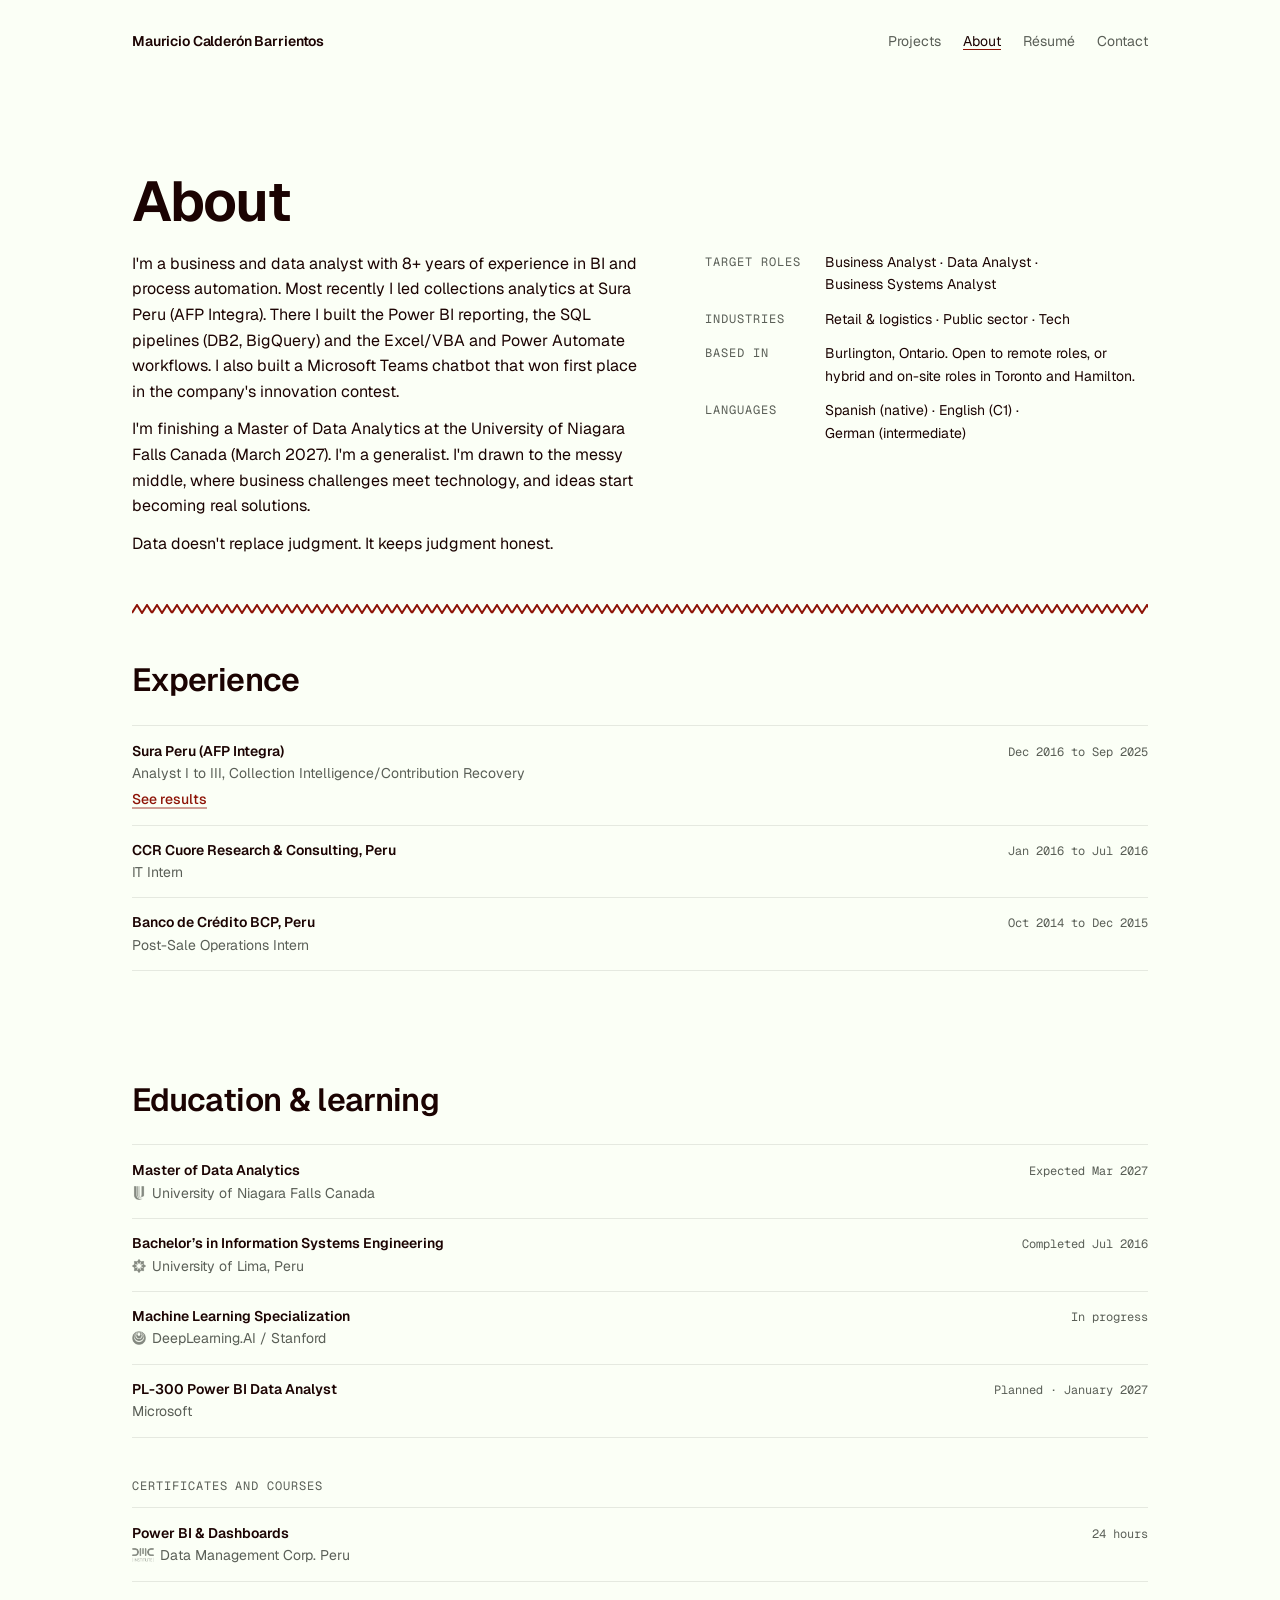
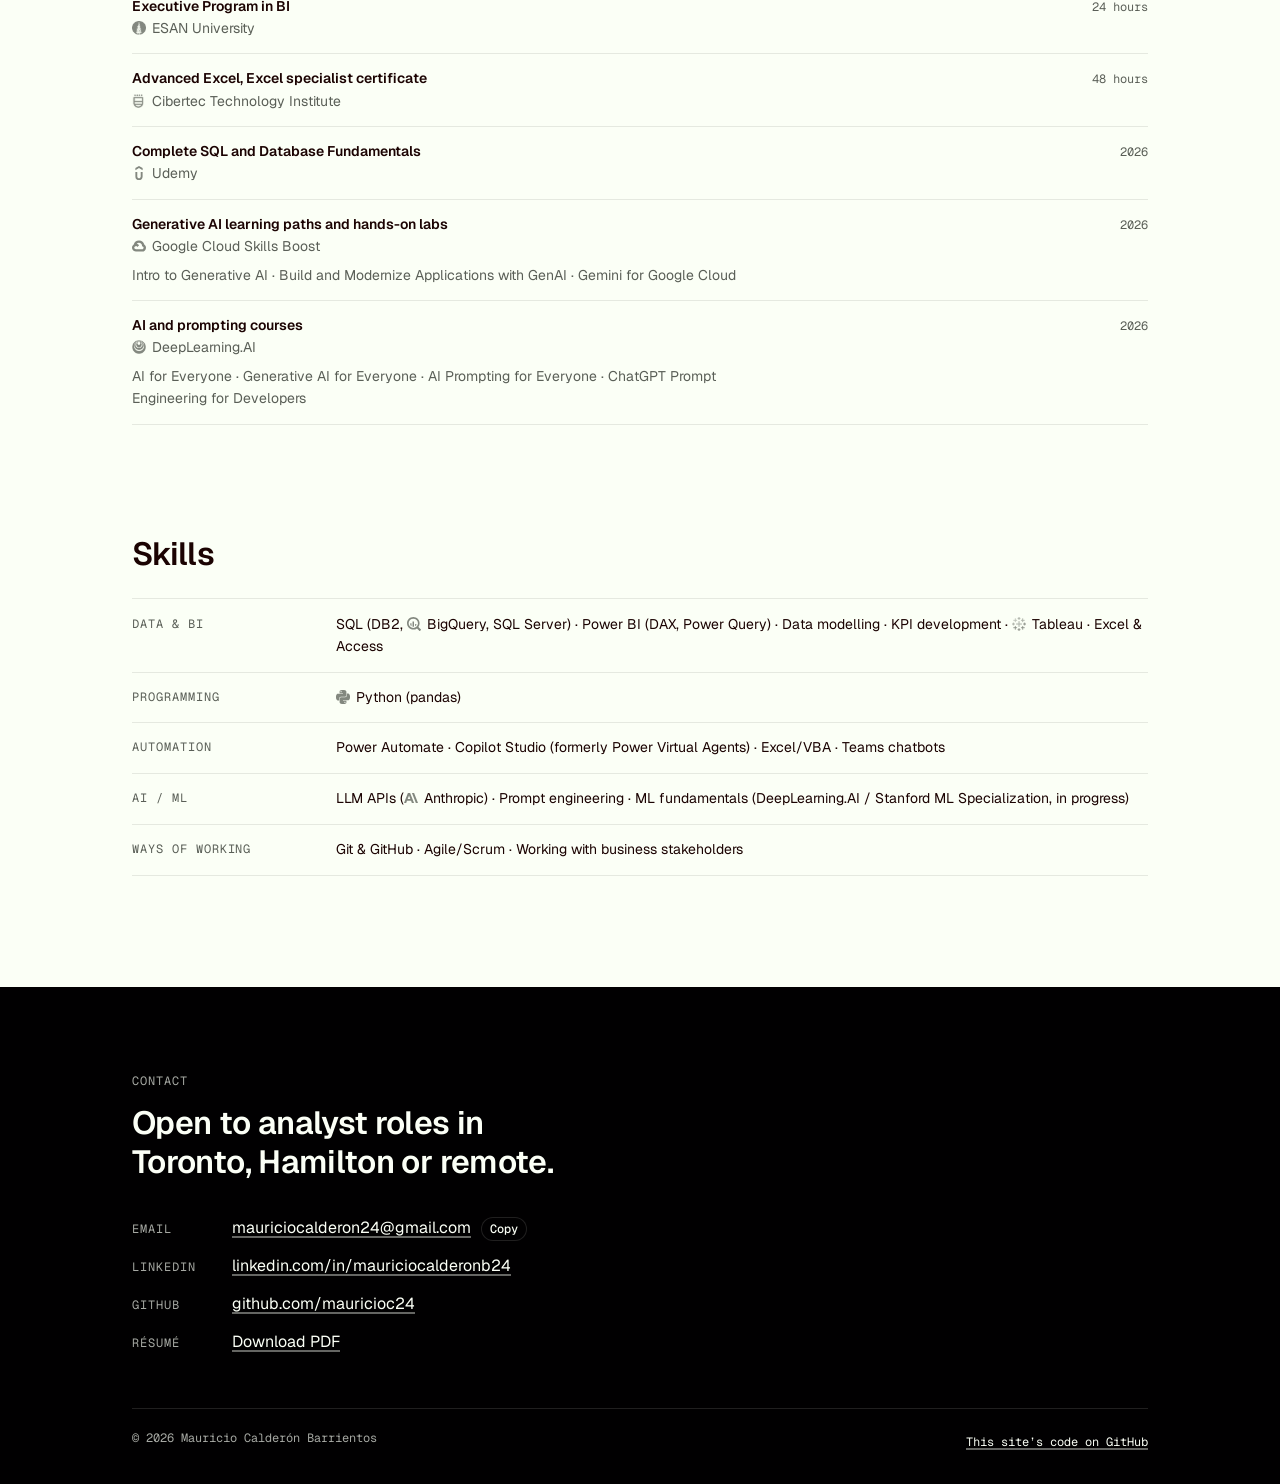
==== commit 44f5dcf2: "Add grey logos for schools, certificate issuers and Tableau; remove the negotiation course Logos com" ====
--- a/about/index.html
+++ b/about/index.html
@@ -79,20 +79,19 @@
     <div class="wrap">
       <div class="section-head"><h2 id="education-title">Education &amp; learning</h2></div>
       <ul class="rows" role="list">
-        <li><span class="what"><strong>Master of Data Analytics</strong><span class="org">University of Niagara Falls Canada</span></span><span class="when">Expected Mar 2027</span></li>
-        <li><span class="what"><strong>Bachelor’s in Information Systems Engineering</strong><span class="org">University of Lima, Peru</span></span><span class="when">Completed Jul 2016</span></li>
-        <li><span class="what"><strong>Machine Learning Specialization</strong><span class="org">DeepLearning.AI / Stanford</span></span><span class="when">In progress</span></li>
+        <li><span class="what"><strong>Master of Data Analytics</strong><span class="org"><img class="logo" src="/assets/img/logos/unfc.png" alt="" width="14" height="14">University of Niagara Falls Canada</span></span><span class="when">Expected Mar 2027</span></li>
+        <li><span class="what"><strong>Bachelor’s in Information Systems Engineering</strong><span class="org"><img class="logo" src="/assets/img/logos/ulima.png" alt="" width="14" height="14">University of Lima, Peru</span></span><span class="when">Completed Jul 2016</span></li>
+        <li><span class="what"><strong>Machine Learning Specialization</strong><span class="org"><img class="logo" src="/assets/img/logos/deeplearningai.png" alt="" width="14" height="14">DeepLearning.AI / Stanford</span></span><span class="when">In progress</span></li>
         <li><span class="what"><strong>PL-300 Power BI Data Analyst</strong><span class="org">Microsoft</span></span><span class="when">Planned · January 2027</span></li>
       </ul>
       <h3 class="label subhead-label">Certificates and courses</h3>
       <ul class="rows" role="list">
-        <li><span class="what"><strong>Power BI &amp; Dashboards</strong><span class="org">Data Management Corp. Peru</span></span><span class="when">24 hours</span></li>
-        <li><span class="what"><strong>Executive Program in BI</strong><span class="org">ESAN University</span></span><span class="when">24 hours</span></li>
-        <li><span class="what"><strong>Advanced Excel, Excel specialist certificate</strong><span class="org">Cibertec Technology Institute</span></span><span class="when">48 hours</span></li>
+        <li><span class="what"><strong>Power BI &amp; Dashboards</strong><span class="org"><img class="logo logo-wide" src="/assets/img/logos/dmc.png" alt="" width="22" height="14">Data Management Corp. Peru</span></span><span class="when">24 hours</span></li>
+        <li><span class="what"><strong>Executive Program in BI</strong><span class="org"><img class="logo" src="/assets/img/logos/esan.png" alt="" width="14" height="14">ESAN University</span></span><span class="when">24 hours</span></li>
+        <li><span class="what"><strong>Advanced Excel, Excel specialist certificate</strong><span class="org"><img class="logo" src="/assets/img/logos/cibertec.png" alt="" width="14" height="14">Cibertec Technology Institute</span></span><span class="when">48 hours</span></li>
         <li><span class="what"><strong>Complete SQL and Database Fundamentals</strong><span class="org"><img class="logo" src="/assets/img/logos/udemy.svg" alt="" width="14" height="14">Udemy</span></span><span class="when">2026</span></li>
         <li><span class="what"><strong>Generative AI learning paths and hands-on labs</strong><span class="org"><img class="logo" src="/assets/img/logos/googlecloud.svg" alt="" width="14" height="14">Google Cloud Skills Boost</span><span class="detail">Intro to Generative AI · Build and Modernize Applications with GenAI · Gemini for Google Cloud</span></span><span class="when">2026</span></li>
-        <li><span class="what"><strong>AI and prompting courses</strong><span class="org">DeepLearning.AI</span><span class="detail">AI for Everyone · Generative AI for Everyone · AI Prompting for Everyone · ChatGPT Prompt Engineering for Developers</span></span><span class="when">2026</span></li>
-        <li><span class="what"><strong>Negotiation Techniques</strong><span class="org">Cambridge Innovation Center Peru</span></span><span class="when">12 hours</span></li>
+        <li><span class="what"><strong>AI and prompting courses</strong><span class="org"><img class="logo" src="/assets/img/logos/deeplearningai.png" alt="" width="14" height="14">DeepLearning.AI</span><span class="detail">AI for Everyone · Generative AI for Everyone · AI Prompting for Everyone · ChatGPT Prompt Engineering for Developers</span></span><span class="when">2026</span></li>
       </ul>
     </div>
   </section>
@@ -101,7 +100,7 @@
     <div class="wrap">
       <div class="section-head"><h2 id="skills-title">Skills</h2></div>
       <dl class="skills">
-        <div><dt>Data &amp; BI</dt><dd>SQL (DB2, <img class="logo" src="/assets/img/logos/googlebigquery.svg" alt="" width="14" height="14">BigQuery, SQL Server) · Power BI (DAX, Power Query) · Data modelling · KPI development · Tableau · Excel &amp; Access</dd></div>
+        <div><dt>Data &amp; BI</dt><dd>SQL (DB2, <img class="logo" src="/assets/img/logos/googlebigquery.svg" alt="" width="14" height="14">BigQuery, SQL Server) · Power BI (DAX, Power Query) · Data modelling · KPI development · <img class="logo" src="/assets/img/logos/tableau.png" alt="" width="14" height="14">Tableau · Excel &amp; Access</dd></div>
         <div><dt>Programming</dt><dd><img class="logo" src="/assets/img/logos/python.svg" alt="" width="14" height="14">Python (pandas)</dd></div>
         <div><dt>Automation</dt><dd>Power Automate · Copilot Studio (formerly Power Virtual Agents) · Excel/VBA · Teams chatbots</dd></div>
         <div><dt>AI / ML</dt><dd>LLM APIs (<img class="logo" src="/assets/img/logos/anthropic.svg" alt="" width="14" height="14">Anthropic) · Prompt engineering · ML fundamentals (DeepLearning.AI / Stanford ML Specialization, in progress)</dd></div>
--- a/assets/css/site.css
+++ b/assets/css/site.css
@@ -375,6 +375,7 @@
    Official files or Simple Icons only; never redrawn, stretched or recoloured
    beyond the single grey. */
 .logo { display: inline-block; width: 14px; height: 14px; margin-right: 6px; vertical-align: -2px; }
+.logo.logo-wide { width: 22px; } /* wordmark-style icons (DMC): same 14px height, natural width */
 .plain-list { padding-left: 1.1em; font-size: var(--text-sm); }
 .plain-list li + li { margin-top: 6px; }
 
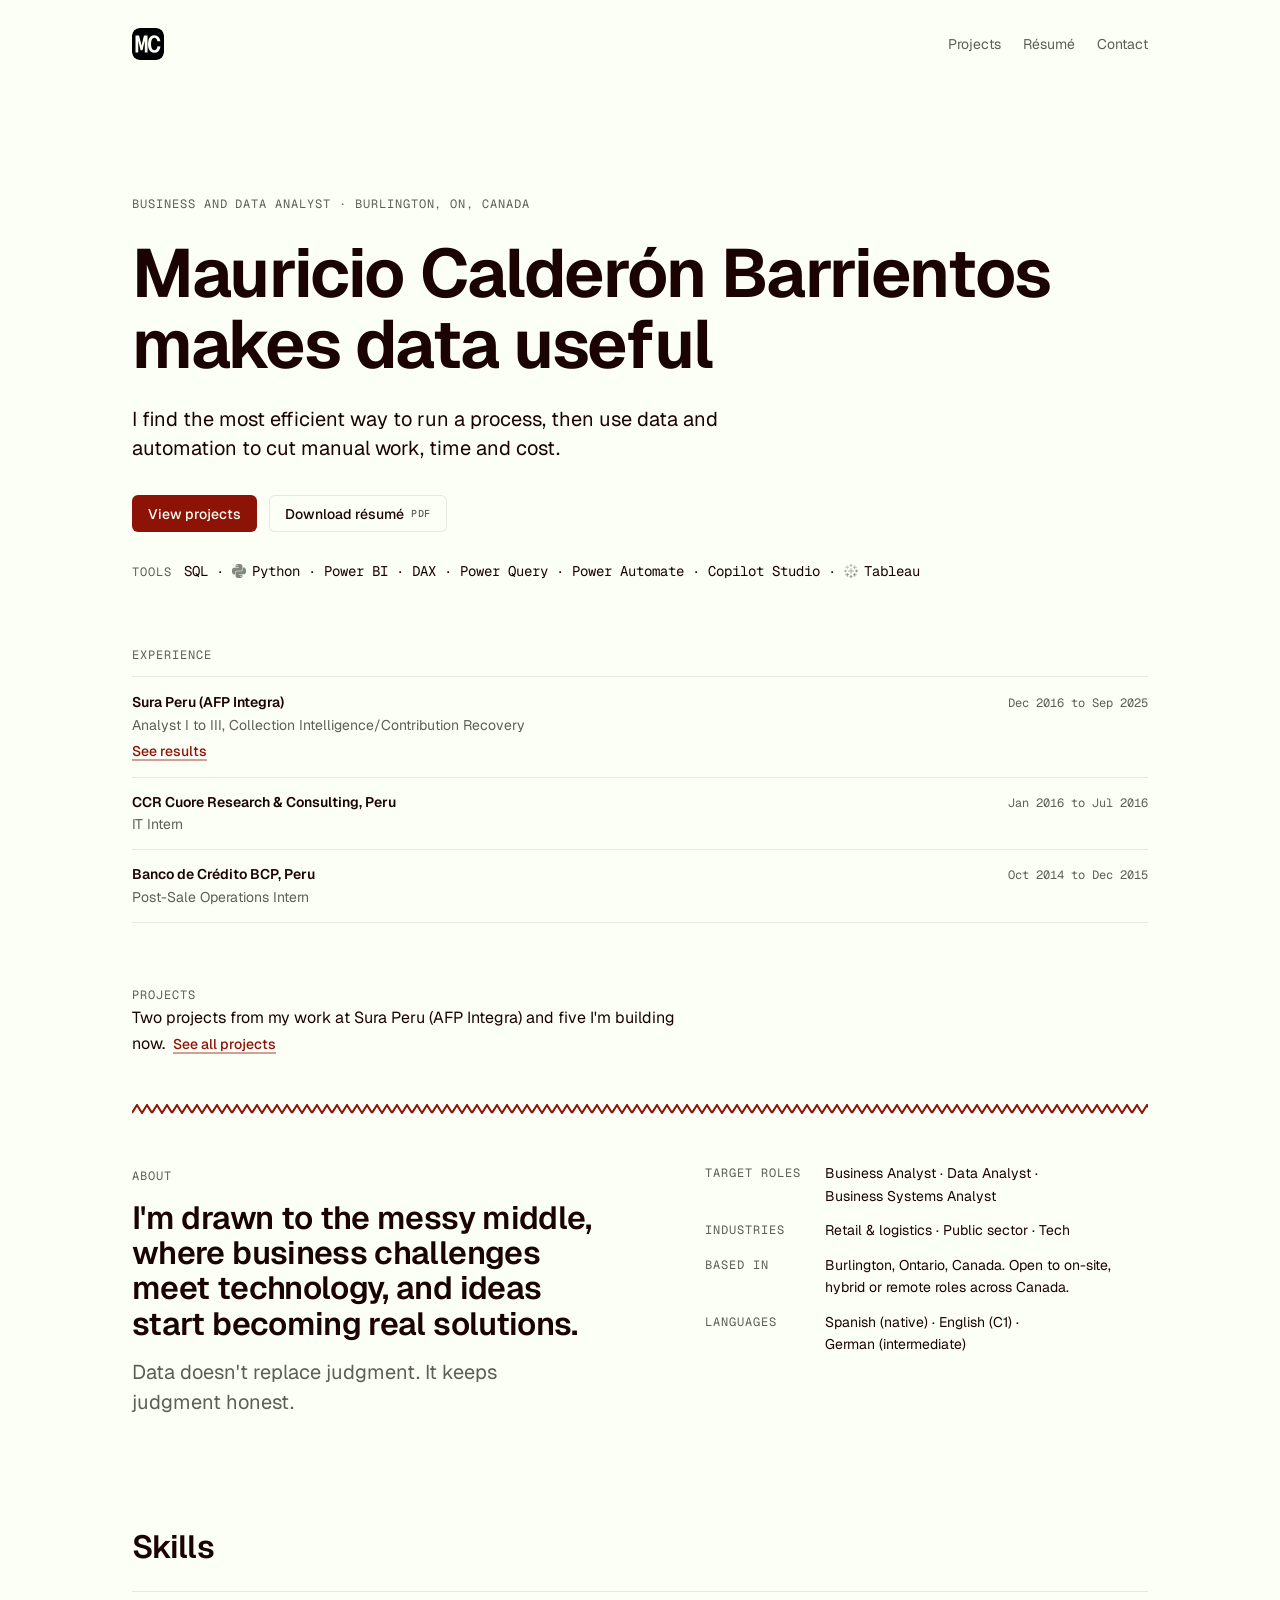
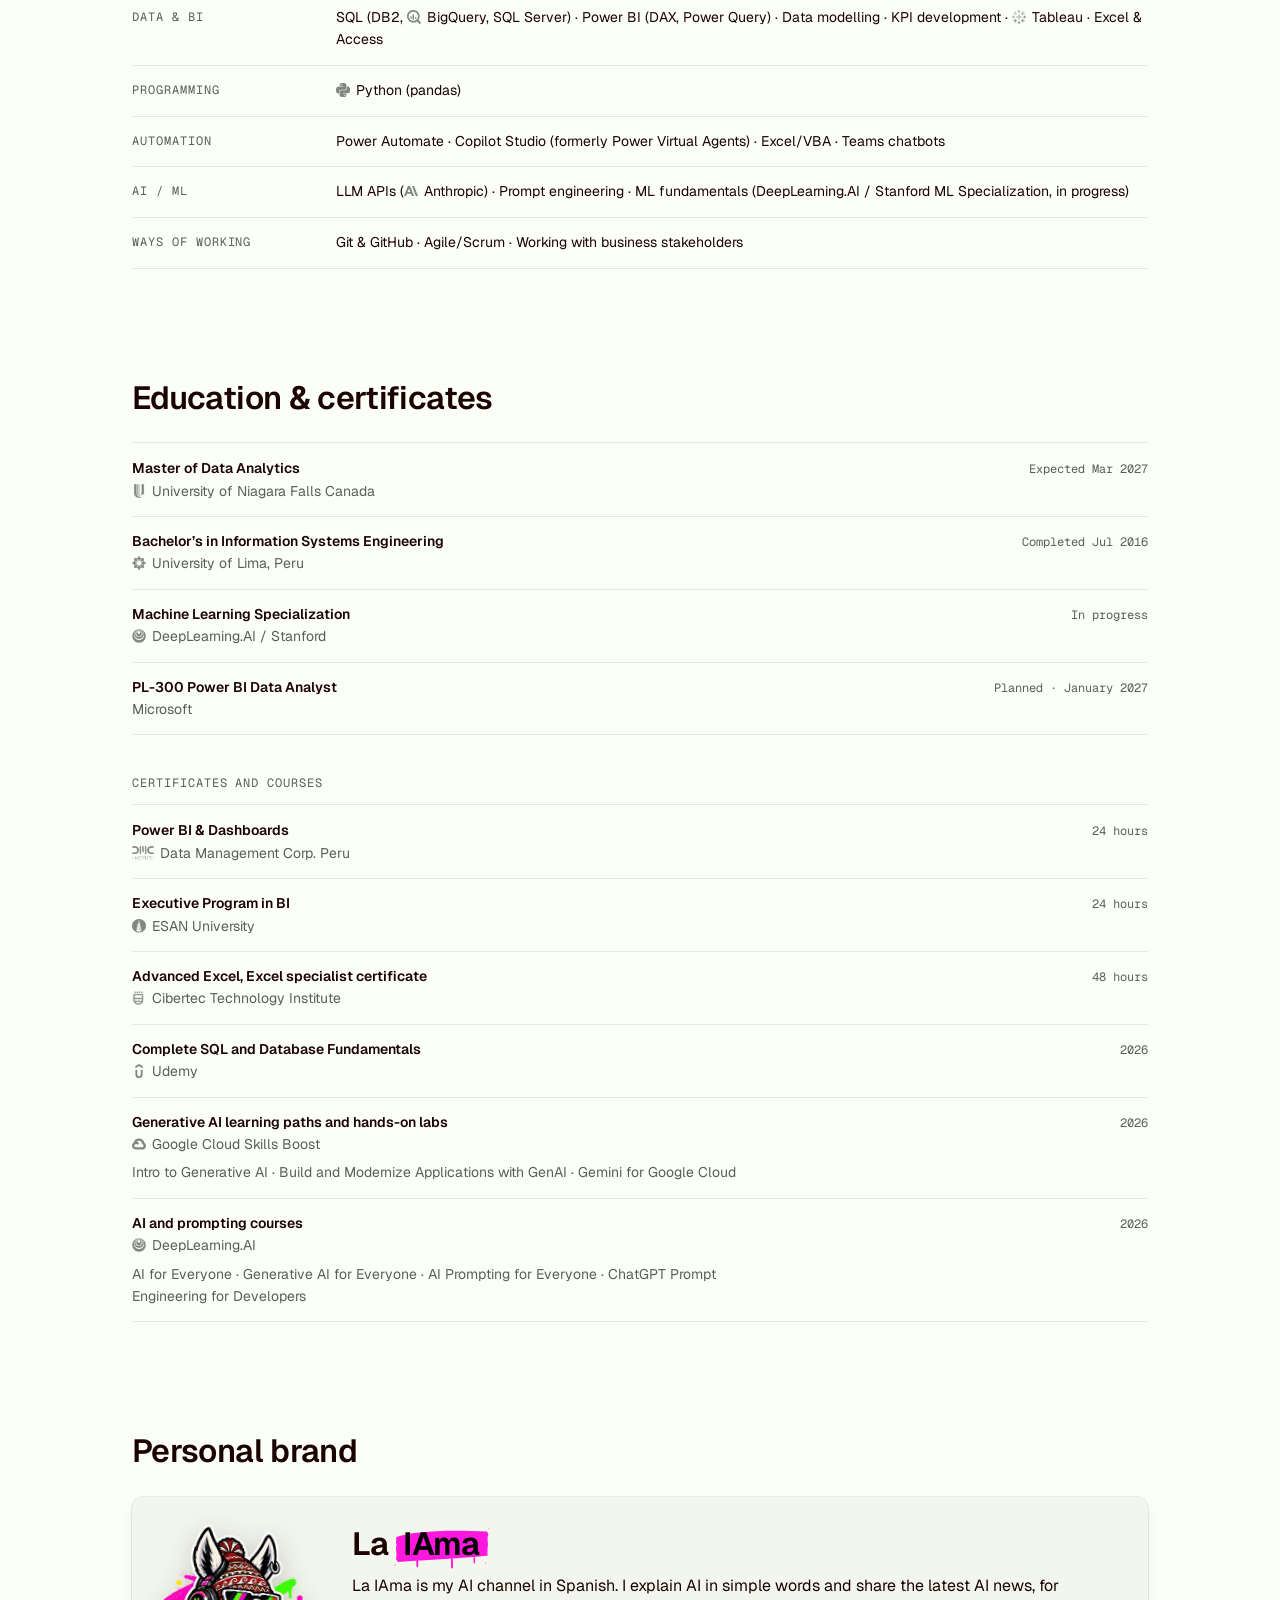
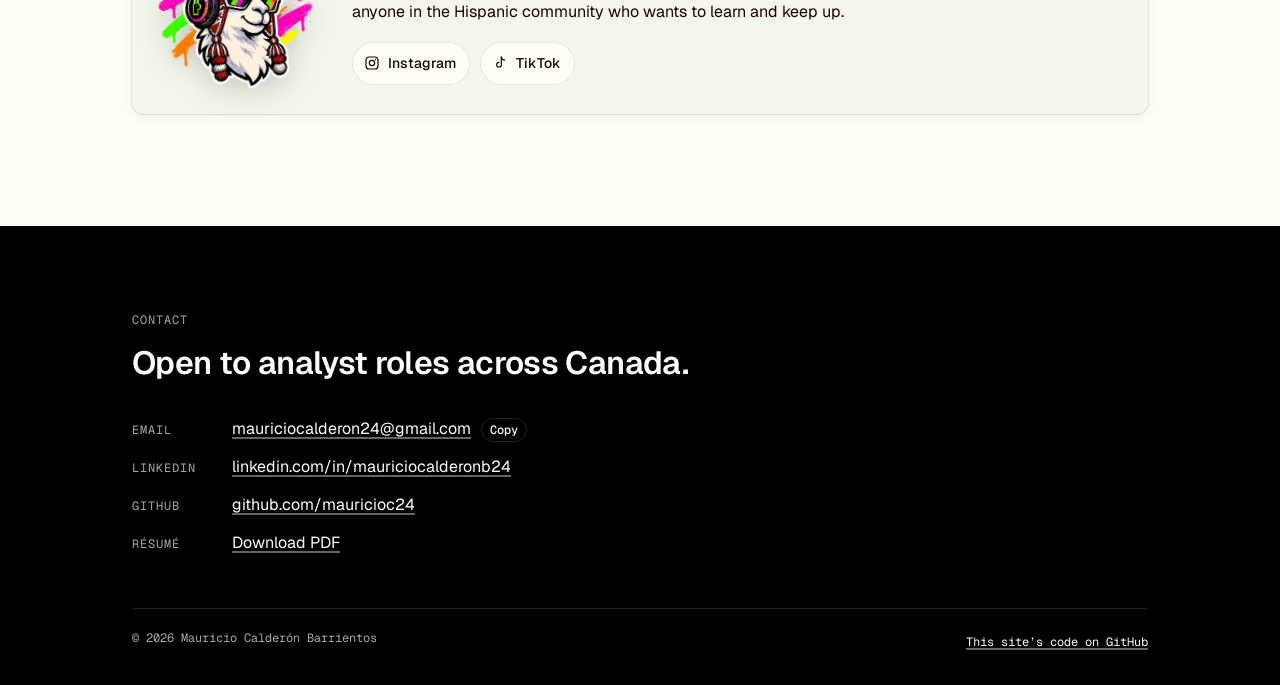
==== commit 2dcba955: "One home page: MC monogram, one hero sentence, Canada-wide, About merged into home - Header shows th" ====
--- a/about/index.html
+++ b/about/index.html
@@ -1,130 +1,13 @@
-<!DOCTYPE html>
-<html lang="en">
+<!doctype html>
+<html lang="en-CA">
 <head>
 <meta charset="utf-8">
-<meta name="viewport" content="width=device-width, initial-scale=1">
 <title>About · Mauricio Calderón Barrientos</title>
-<meta name="description" content="Business and data analyst with 8+ years in BI and process automation. My experience, education and skills.">
-<link rel="canonical" href="https://mauricioc24.github.io/about/">
-<meta name="theme-color" content="#FBFFF6">
-<meta property="og:type" content="website">
-<meta property="og:site_name" content="Mauricio Calderón Barrientos">
-<meta property="og:title" content="About · Mauricio Calderón Barrientos">
-<meta property="og:description" content="Business and data analyst with 8+ years in BI and process automation. My experience, education and skills.">
-<meta property="og:url" content="https://mauricioc24.github.io/about/">
-<meta property="og:image" content="https://mauricioc24.github.io/assets/img/og-image.png">
-<meta property="og:image:width" content="1200">
-<meta property="og:image:height" content="630">
-<meta property="og:image:alt" content="Mauricio Calderón Barrientos makes data useful">
-<meta name="twitter:card" content="summary_large_image">
-<link rel="icon" href="/assets/img/favicon.svg" type="image/svg+xml">
-<link rel="icon" href="/assets/img/favicon-32.png" sizes="32x32" type="image/png">
-<link rel="apple-touch-icon" href="/assets/img/apple-touch-icon.png">
-<link rel="preconnect" href="https://fonts.googleapis.com">
-<link rel="preconnect" href="https://fonts.gstatic.com" crossorigin>
-<link rel="stylesheet" href="https://fonts.googleapis.com/css2?family=Geist:wght@100..900&family=Geist+Mono:wght@100..900&display=swap">
-<link rel="stylesheet" href="/brand/brand-tokens.css">
-<link rel="stylesheet" href="/assets/css/site.css">
-<script src="/assets/js/site.js" defer></script>
+<meta name="robots" content="noindex">
+<link rel="canonical" href="https://mauricioc24.github.io/#about">
+<meta http-equiv="refresh" content="0; url=/#about">
 </head>
-<body class="surface-day">
-<a class="skip-link" href="#main">Skip to content</a>
-<header class="site-header">
-  <div class="wrap">
-    <a class="site-name" href="/">Mauricio Calderón Barrientos</a>
-    <nav class="site-nav" aria-label="Main">
-      <ul role="list">
-        <li><a href="/projects/">Projects</a></li>
-        <li><a href="/about/" aria-current="page">About</a></li>
-        <li><a href="/Mauricio-Calderon-Barrientos-Resume.pdf">Résumé</a></li>
-        <li><a href="#contact">Contact</a></li>
-      </ul>
-    </nav>
-  </div>
-</header>
-<main id="main">
-  <section class="page-head">
-    <div class="wrap">
-      <h1>About</h1>
-    </div>
-    <div class="wrap split">
-      <div>
-        <p>I'm a business and data analyst with 8+ years of experience in BI and process automation. Most recently I led collections analytics at Sura Peru (AFP Integra). There I built the Power BI reporting, the SQL pipelines (DB2, BigQuery) and the Excel/VBA and Power Automate workflows. I also built a Microsoft Teams chatbot that won first place in the company's innovation contest.</p>
-        <p>I'm finishing a Master of Data Analytics at the University of Niagara Falls Canada (March 2027). I'm a generalist. I'm drawn to the messy middle, where business challenges meet technology, and ideas start becoming real solutions.</p>
-        <p>Data doesn't replace judgment. It keeps judgment honest.</p>
-      </div>
-      <dl class="facts">
-        <dt>Target roles</dt><dd>Business&nbsp;Analyst · Data&nbsp;Analyst · Business&nbsp;Systems&nbsp;Analyst</dd>
-        <dt>Industries</dt><dd>Retail &amp; logistics · Public sector · Tech</dd>
-        <dt>Based in</dt><dd>Burlington, Ontario. Open to remote roles, or hybrid and on-site roles in Toronto and Hamilton.</dd>
-        <dt>Languages</dt><dd>Spanish&nbsp;(native) · English&nbsp;(C1) · German&nbsp;(intermediate)</dd>
-      </dl>
-    </div>
-  </section>
-
-  <div class="wrap"><hr class="zigzag-rule"></div>
-
-  <section aria-labelledby="experience-title">
-    <div class="wrap">
-      <div class="section-head"><h2 id="experience-title">Experience</h2></div>
-      <ul class="rows" role="list">
-        <li><span class="what"><strong>Sura Peru (AFP Integra)</strong><span class="org">Analyst I to III, Collection Intelligence/<wbr>Contribution Recovery</span></span><span class="when">Dec 2016 to Sep 2025</span><span class="row-more"><a href="/experience/sura/">See results<span class="visually-hidden"> from Sura Peru (AFP Integra)</span></a></span></li>
-        <li><span class="what"><strong>CCR Cuore Research &amp; Consulting, Peru</strong><span class="org">IT Intern</span></span><span class="when">Jan 2016 to Jul 2016</span></li>
-        <li><span class="what"><strong>Banco de Crédito BCP, Peru</strong><span class="org">Post-Sale Operations Intern</span></span><span class="when">Oct 2014 to Dec 2015</span></li>
-      </ul>
-    </div>
-  </section>
-
-  <section class="section" aria-labelledby="education-title">
-    <div class="wrap">
-      <div class="section-head"><h2 id="education-title">Education &amp; learning</h2></div>
-      <ul class="rows" role="list">
-        <li><span class="what"><strong>Master of Data Analytics</strong><span class="org"><img class="logo" src="/assets/img/logos/unfc.png" alt="" width="14" height="14">University of Niagara Falls Canada</span></span><span class="when">Expected Mar 2027</span></li>
-        <li><span class="what"><strong>Bachelor’s in Information Systems Engineering</strong><span class="org"><img class="logo" src="/assets/img/logos/ulima.png" alt="" width="14" height="14">University of Lima, Peru</span></span><span class="when">Completed Jul 2016</span></li>
-        <li><span class="what"><strong>Machine Learning Specialization</strong><span class="org"><img class="logo" src="/assets/img/logos/deeplearningai.png" alt="" width="14" height="14">DeepLearning.AI / Stanford</span></span><span class="when">In progress</span></li>
-        <li><span class="what"><strong>PL-300 Power BI Data Analyst</strong><span class="org">Microsoft</span></span><span class="when">Planned · January 2027</span></li>
-      </ul>
-      <h3 class="label subhead-label">Certificates and courses</h3>
-      <ul class="rows" role="list">
-        <li><span class="what"><strong>Power BI &amp; Dashboards</strong><span class="org"><img class="logo logo-wide" src="/assets/img/logos/dmc.png" alt="" width="22" height="14">Data Management Corp. Peru</span></span><span class="when">24 hours</span></li>
-        <li><span class="what"><strong>Executive Program in BI</strong><span class="org"><img class="logo" src="/assets/img/logos/esan.png" alt="" width="14" height="14">ESAN University</span></span><span class="when">24 hours</span></li>
-        <li><span class="what"><strong>Advanced Excel, Excel specialist certificate</strong><span class="org"><img class="logo" src="/assets/img/logos/cibertec.png" alt="" width="14" height="14">Cibertec Technology Institute</span></span><span class="when">48 hours</span></li>
-        <li><span class="what"><strong>Complete SQL and Database Fundamentals</strong><span class="org"><img class="logo" src="/assets/img/logos/udemy.svg" alt="" width="14" height="14">Udemy</span></span><span class="when">2026</span></li>
-        <li><span class="what"><strong>Generative AI learning paths and hands-on labs</strong><span class="org"><img class="logo" src="/assets/img/logos/googlecloud.svg" alt="" width="14" height="14">Google Cloud Skills Boost</span><span class="detail">Intro to Generative AI · Build and Modernize Applications with GenAI · Gemini for Google Cloud</span></span><span class="when">2026</span></li>
-        <li><span class="what"><strong>AI and prompting courses</strong><span class="org"><img class="logo" src="/assets/img/logos/deeplearningai.png" alt="" width="14" height="14">DeepLearning.AI</span><span class="detail">AI for Everyone · Generative AI for Everyone · AI Prompting for Everyone · ChatGPT Prompt Engineering for Developers</span></span><span class="when">2026</span></li>
-      </ul>
-    </div>
-  </section>
-
-  <section class="section" aria-labelledby="skills-title">
-    <div class="wrap">
-      <div class="section-head"><h2 id="skills-title">Skills</h2></div>
-      <dl class="skills">
-        <div><dt>Data &amp; BI</dt><dd>SQL (DB2, <img class="logo" src="/assets/img/logos/googlebigquery.svg" alt="" width="14" height="14">BigQuery, SQL Server) · Power BI (DAX, Power Query) · Data modelling · KPI development · <img class="logo" src="/assets/img/logos/tableau.png" alt="" width="14" height="14">Tableau · Excel &amp; Access</dd></div>
-        <div><dt>Programming</dt><dd><img class="logo" src="/assets/img/logos/python.svg" alt="" width="14" height="14">Python (pandas)</dd></div>
-        <div><dt>Automation</dt><dd>Power Automate · Copilot Studio (formerly Power Virtual Agents) · Excel/VBA · Teams chatbots</dd></div>
-        <div><dt>AI / ML</dt><dd>LLM APIs (<img class="logo" src="/assets/img/logos/anthropic.svg" alt="" width="14" height="14">Anthropic) · Prompt engineering · ML fundamentals (DeepLearning.AI / Stanford ML Specialization, in progress)</dd></div>
-        <div><dt>Ways of working</dt><dd>Git &amp; GitHub · Agile/Scrum · Working with business stakeholders</dd></div>
-      </dl>
-    </div>
-  </section>
-</main>
-
-<footer class="site-footer surface-night" id="contact">
-  <div class="wrap">
-    <p class="eyebrow">Contact</p>
-    <h2 class="footer-title">Open to analyst roles in Toronto, Hamilton or remote.</h2>
-    <dl class="contact-list">
-      <div><dt>Email</dt><dd><a href="mailto:mauriciocalderon24@gmail.com">mauriciocalderon24@gmail.com</a><button class="copy-btn" type="button" data-copy="mauriciocalderon24@gmail.com" aria-label="Copy email address">Copy</button></dd></div>
-      <div><dt>LinkedIn</dt><dd><a href="https://www.linkedin.com/in/mauriciocalderonb24">linkedin.com/in/mauriciocalderonb24</a></dd></div>
-      <div><dt>GitHub</dt><dd><a href="https://github.com/mauricioc24">github.com/mauricioc24</a></dd></div>
-      <div><dt>Résumé</dt><dd><a href="/Mauricio-Calderon-Barrientos-Resume.pdf" download>Download PDF</a></dd></div>
-    </dl>
-    <div class="footer-base">
-      <span>© 2026 Mauricio Calderón Barrientos</span>
-      <a href="https://github.com/mauricioc24/mauricioc24.github.io">This site’s code on GitHub</a>
-    </div>
-  </div>
-</footer>
+<body>
+<p>This page moved to the <a href="/#about">home page</a>.</p>
 </body>
 </html>
